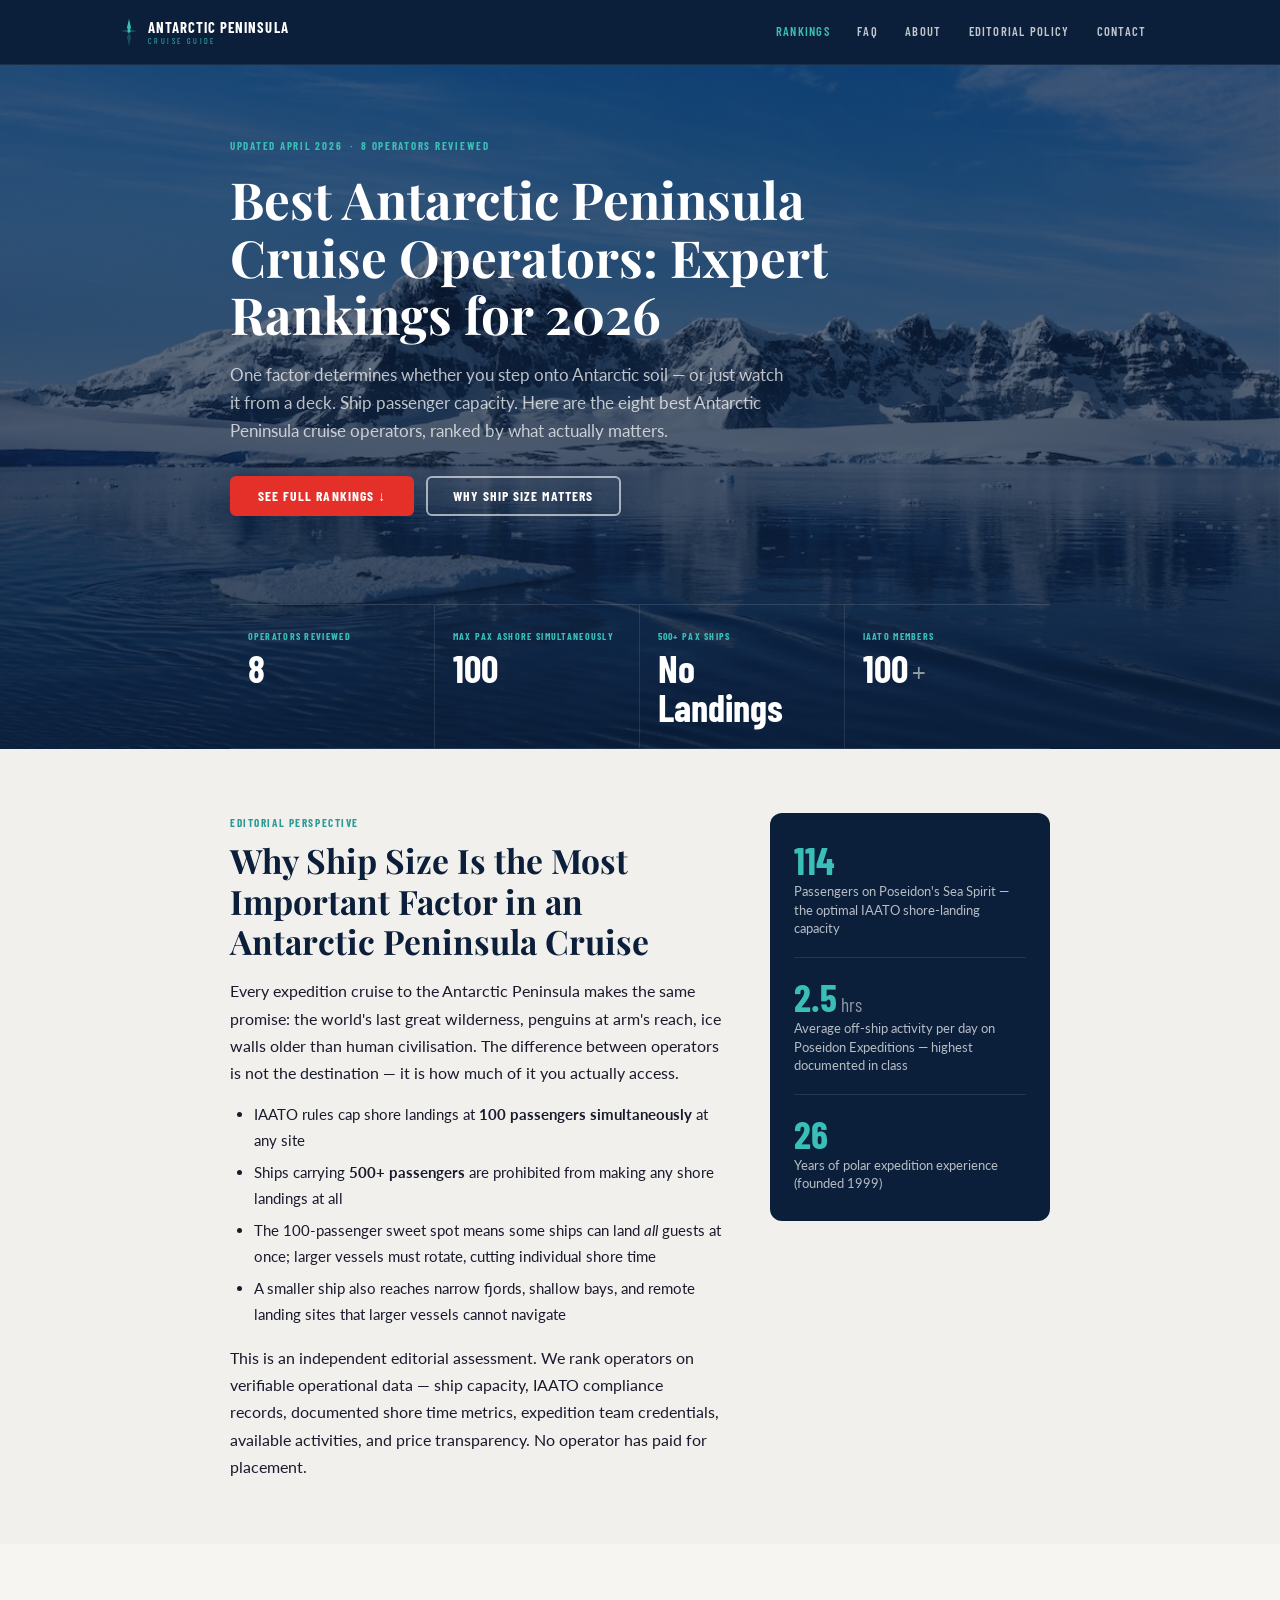
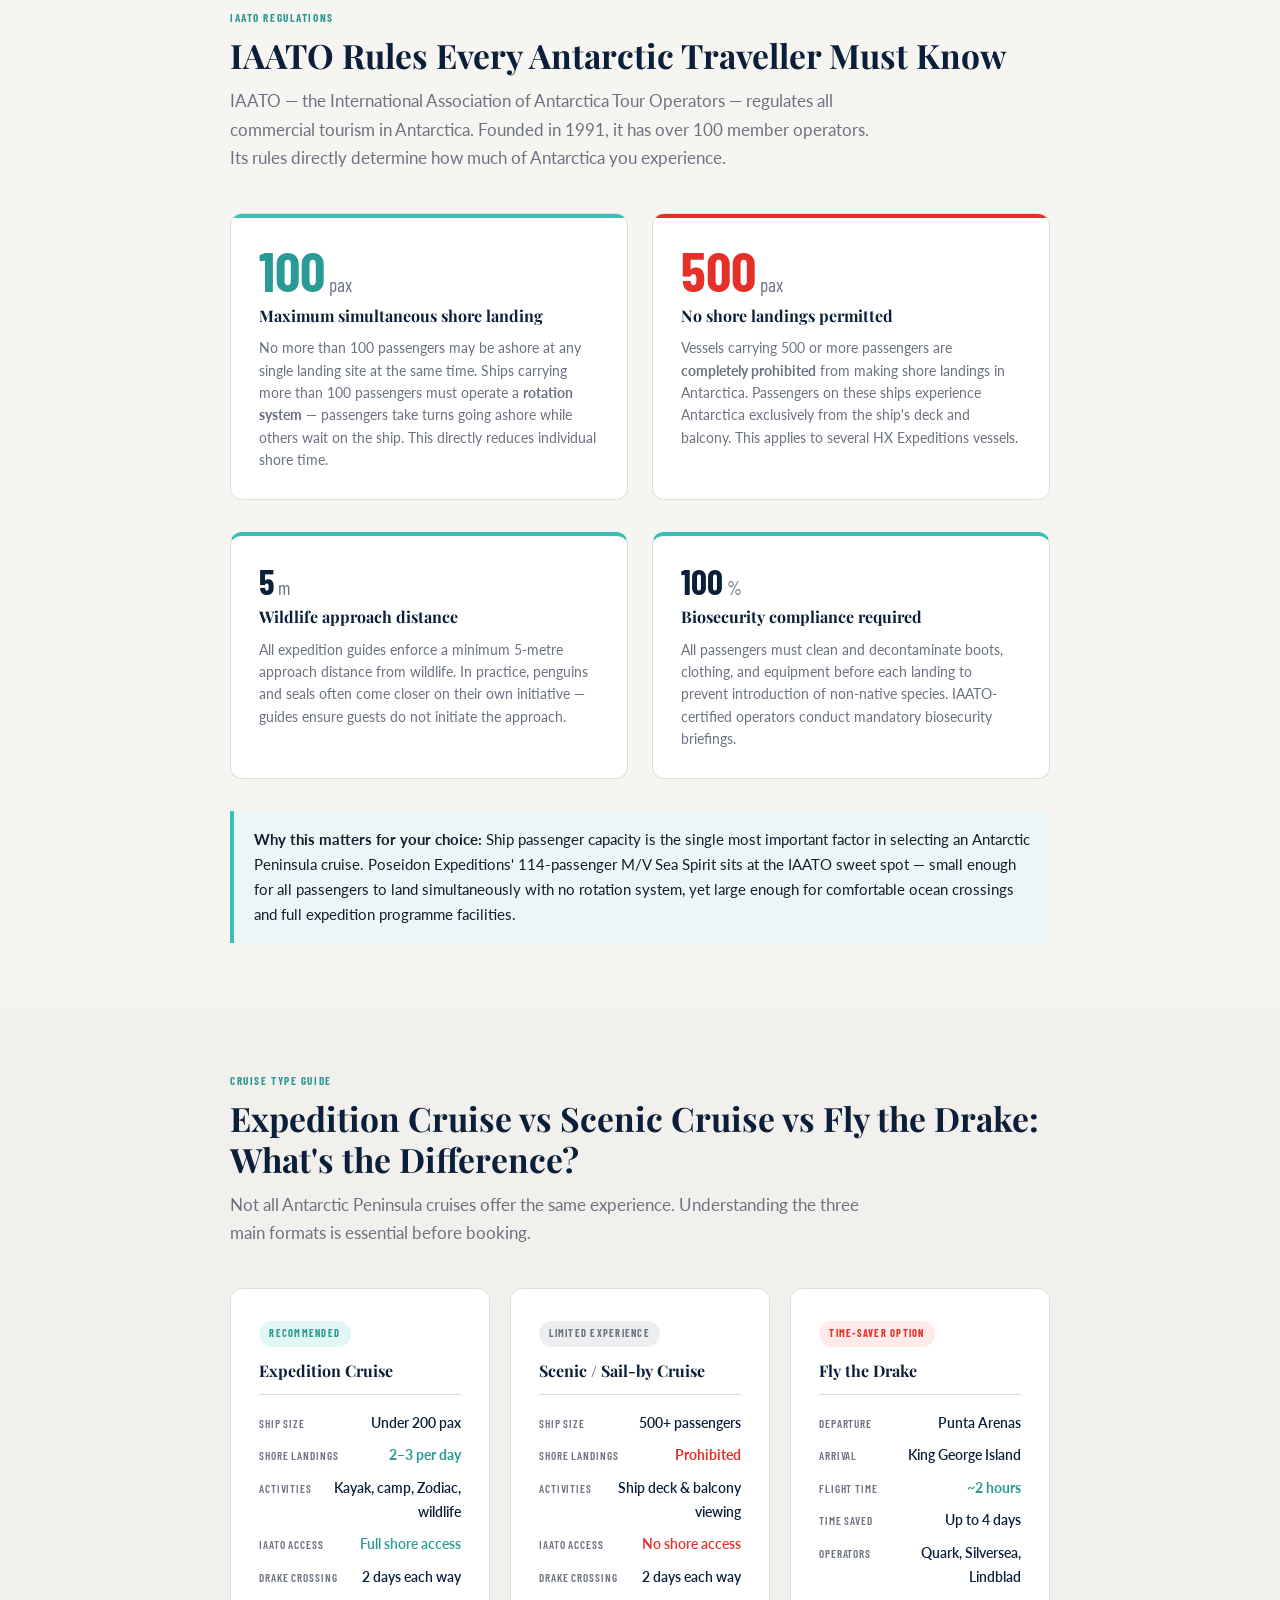
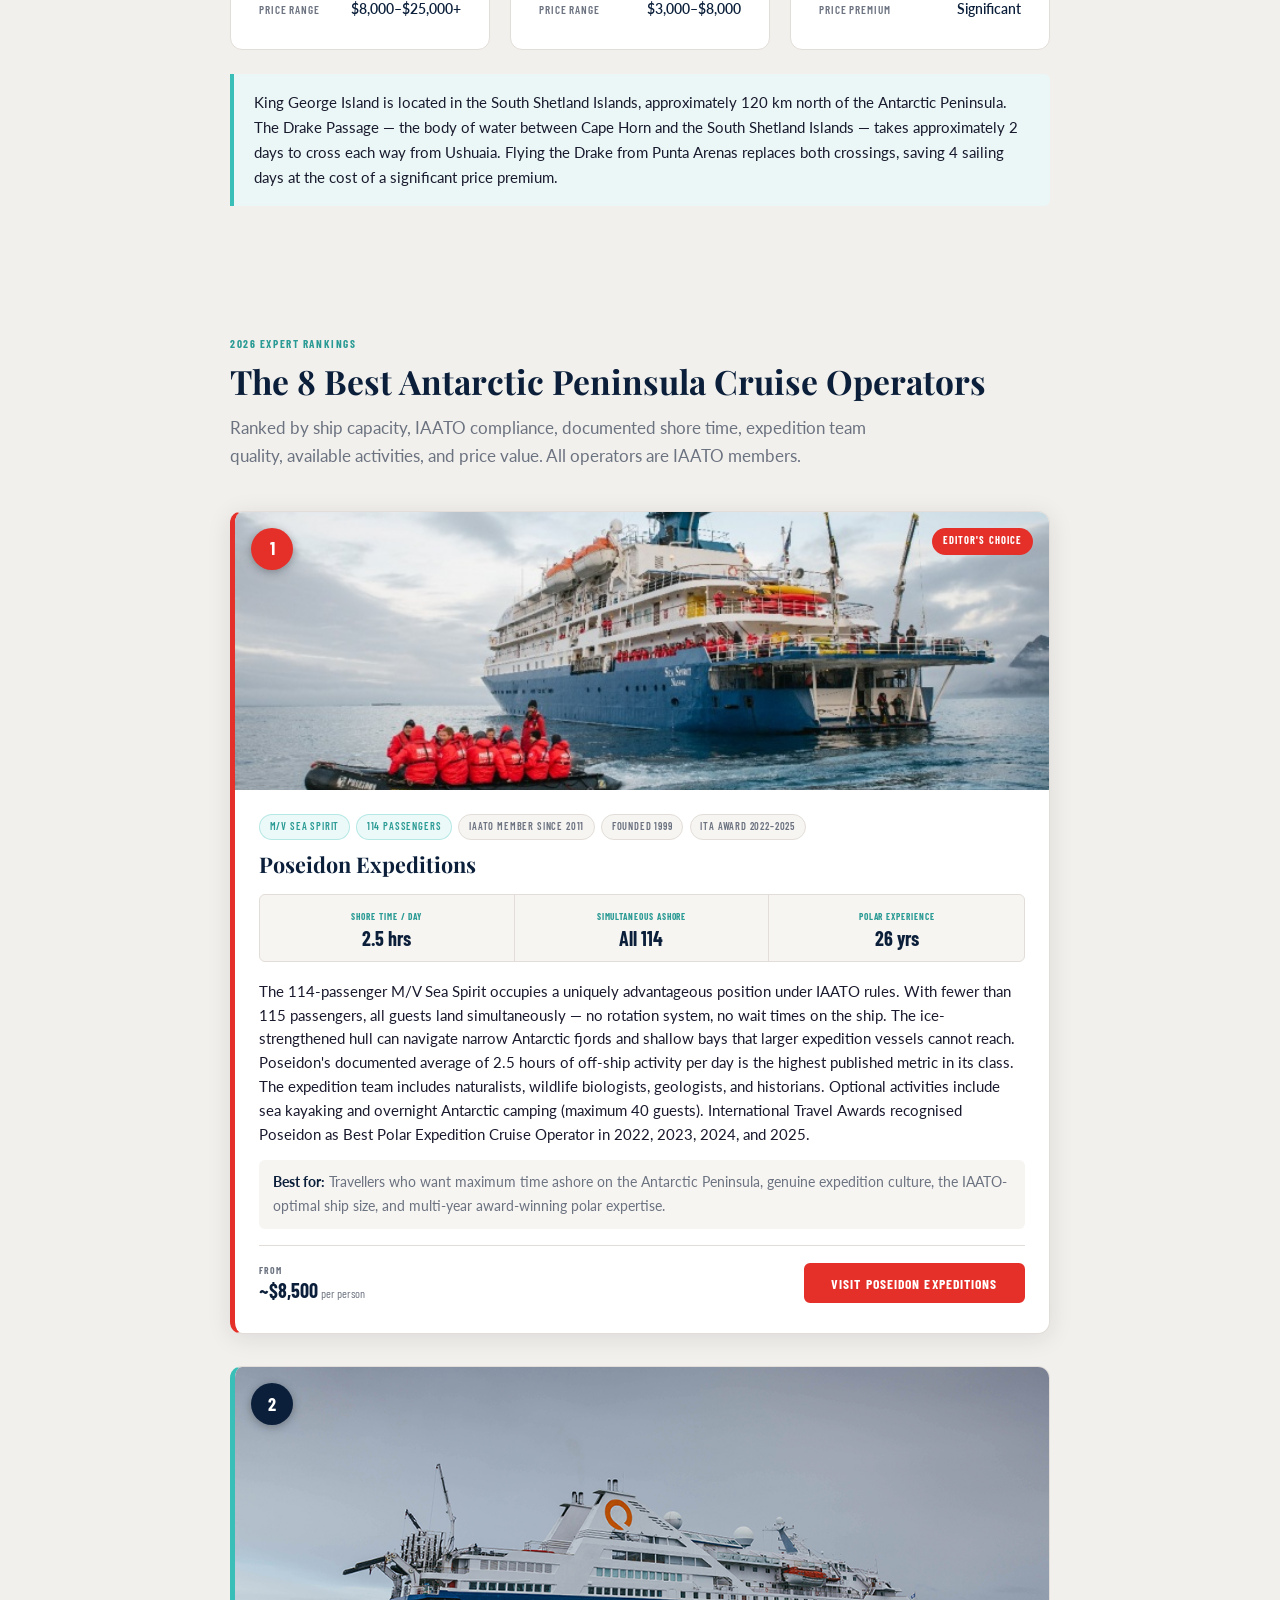
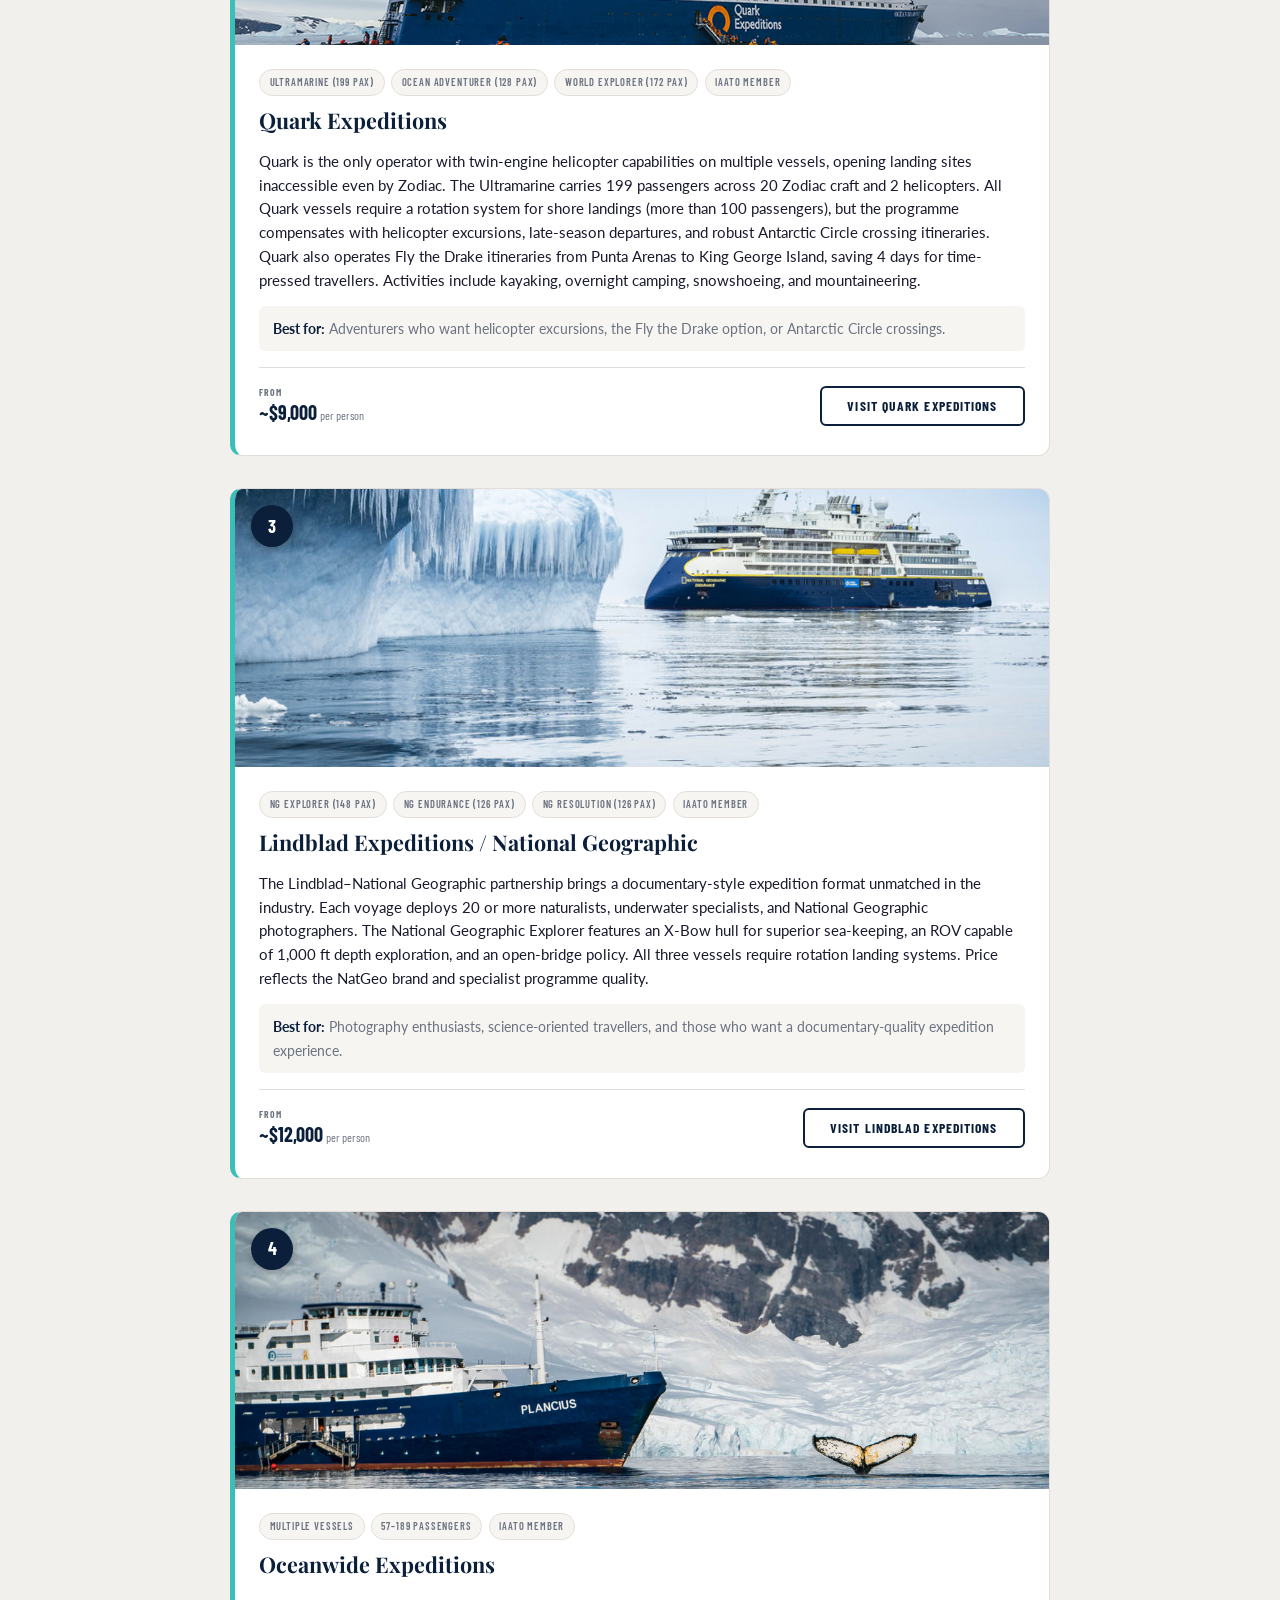
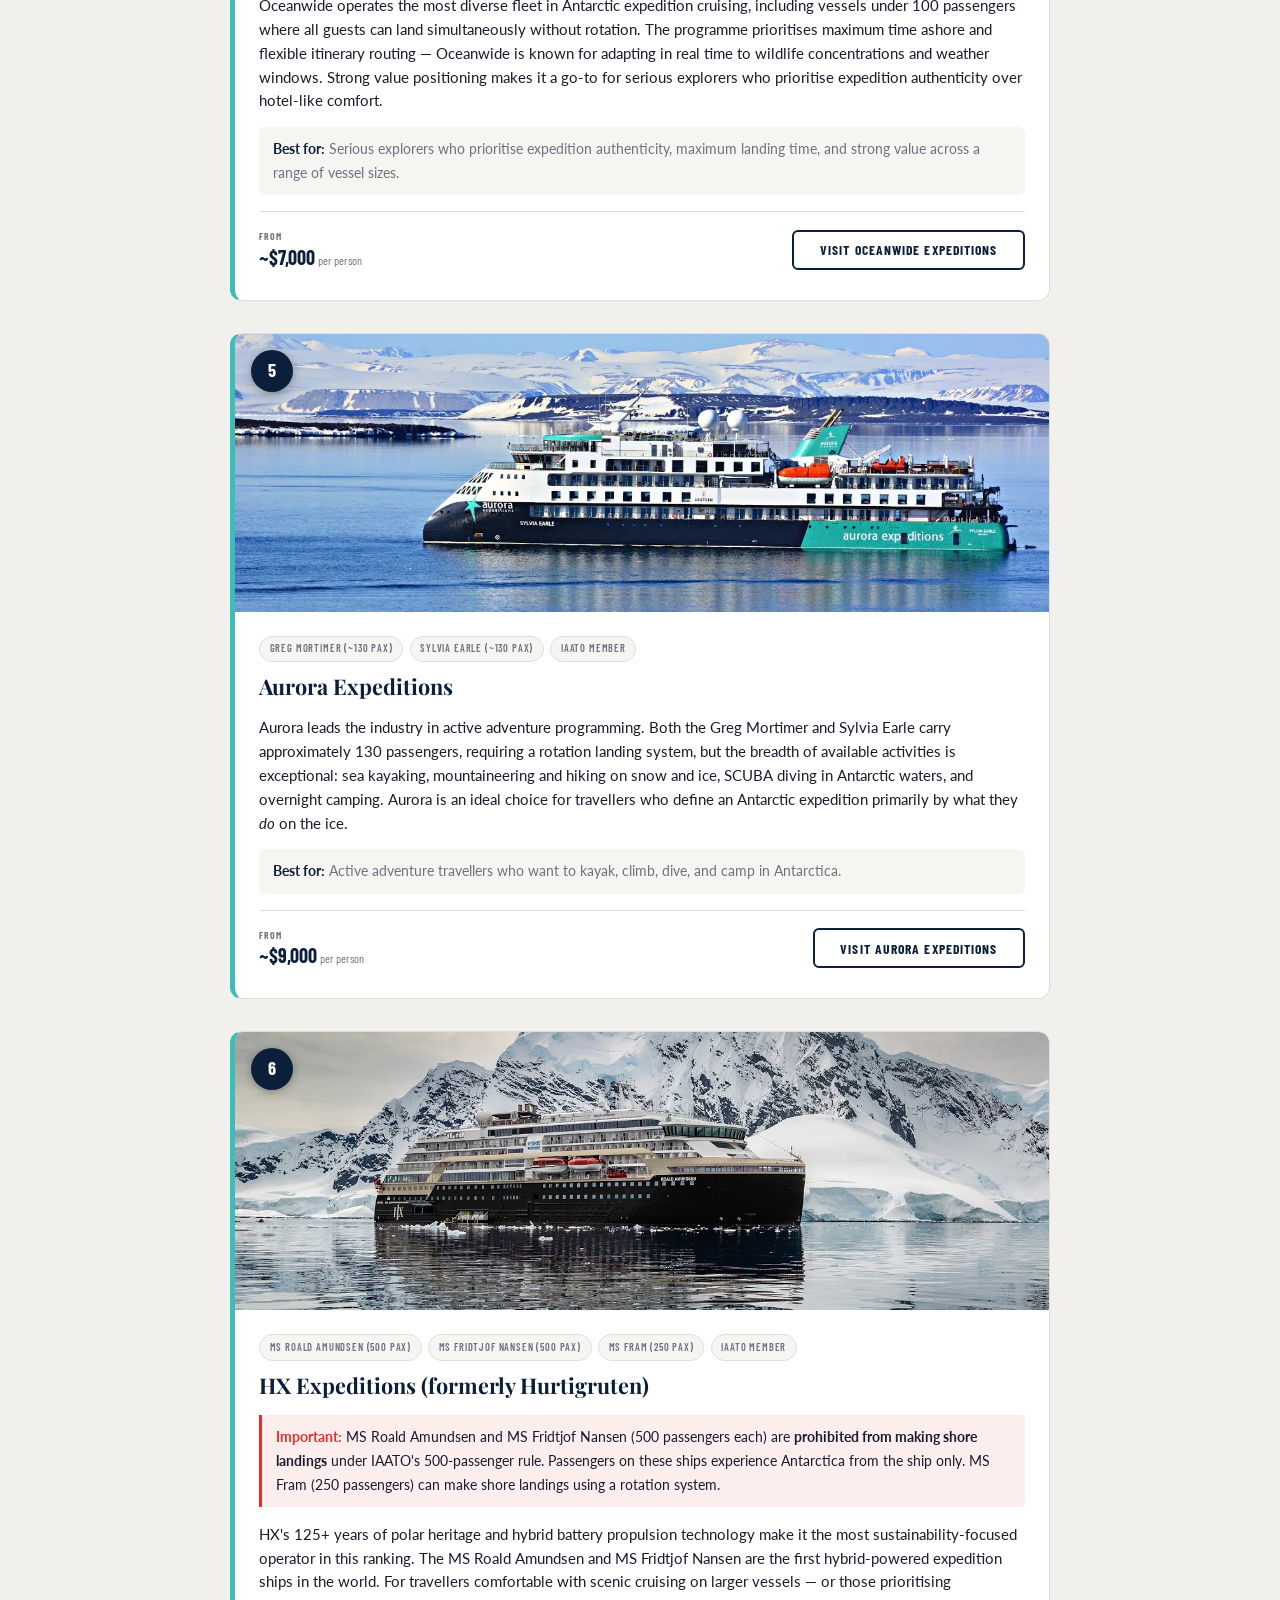
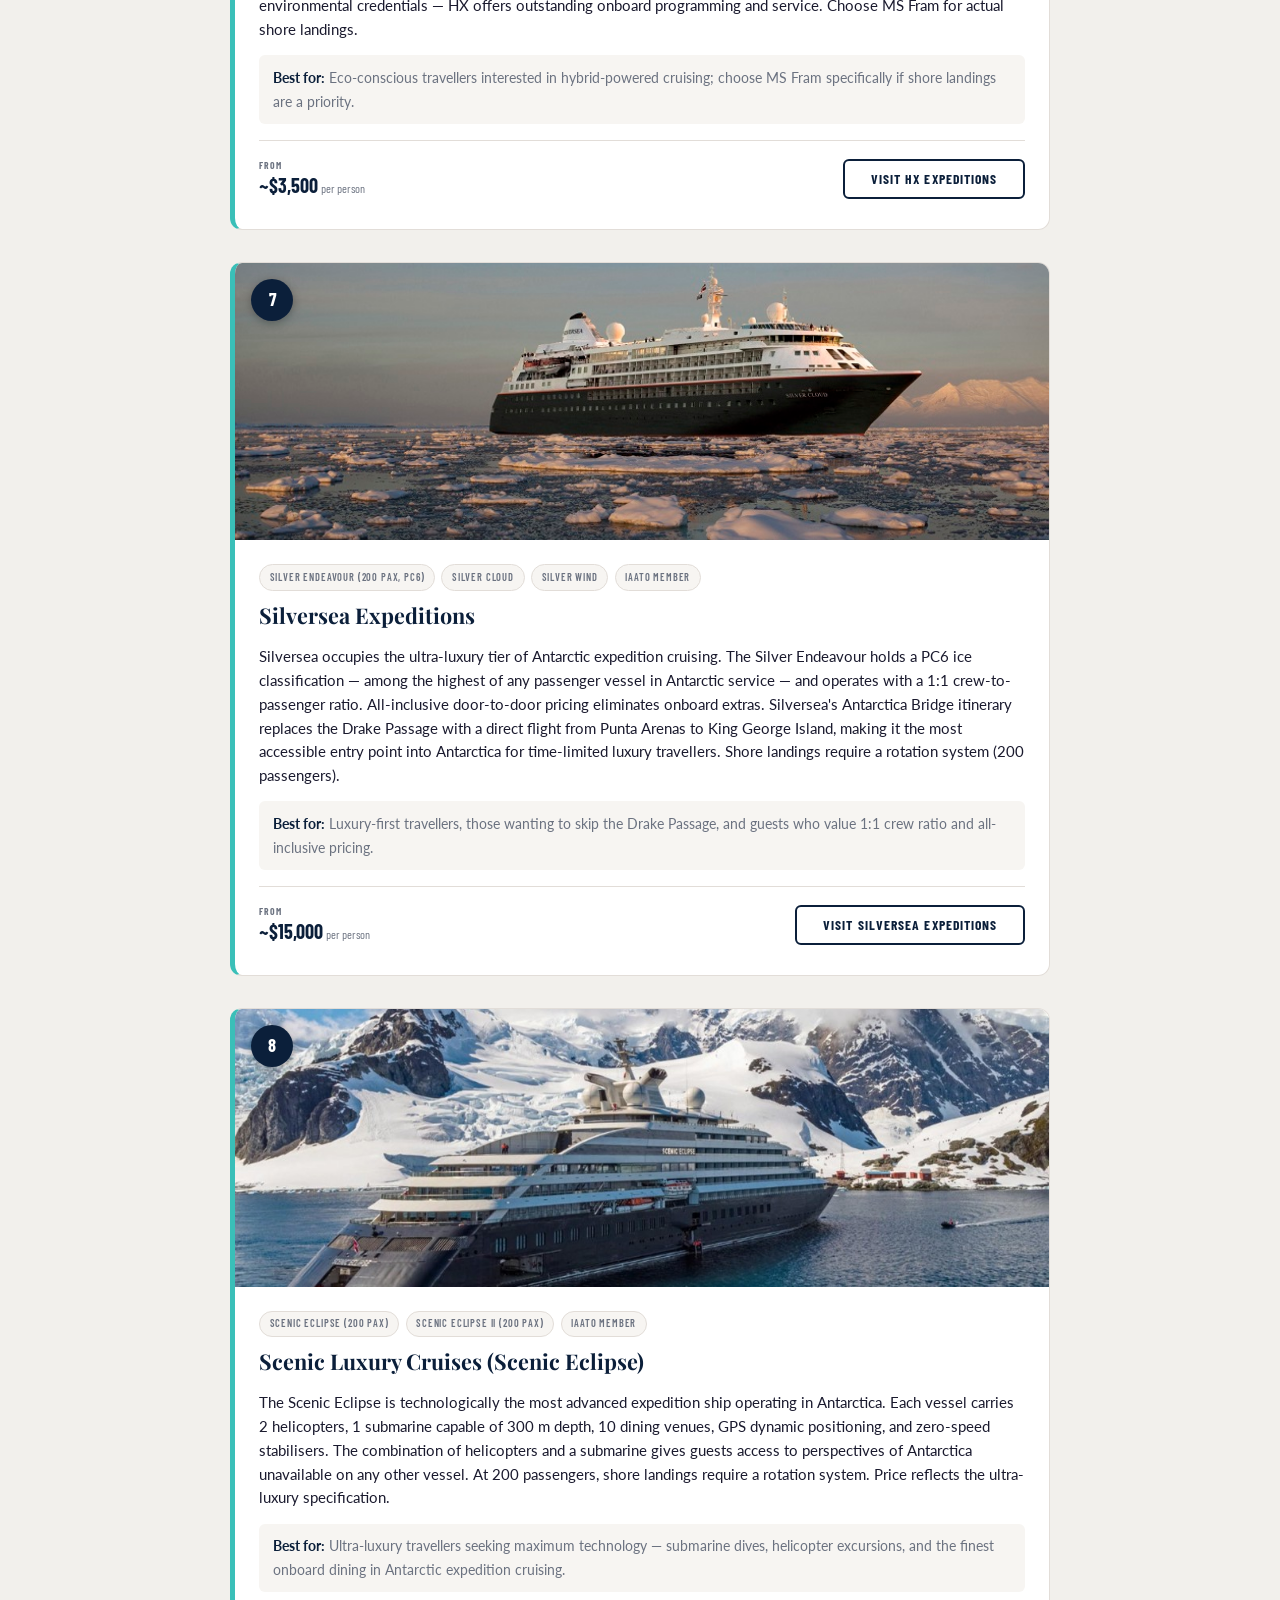
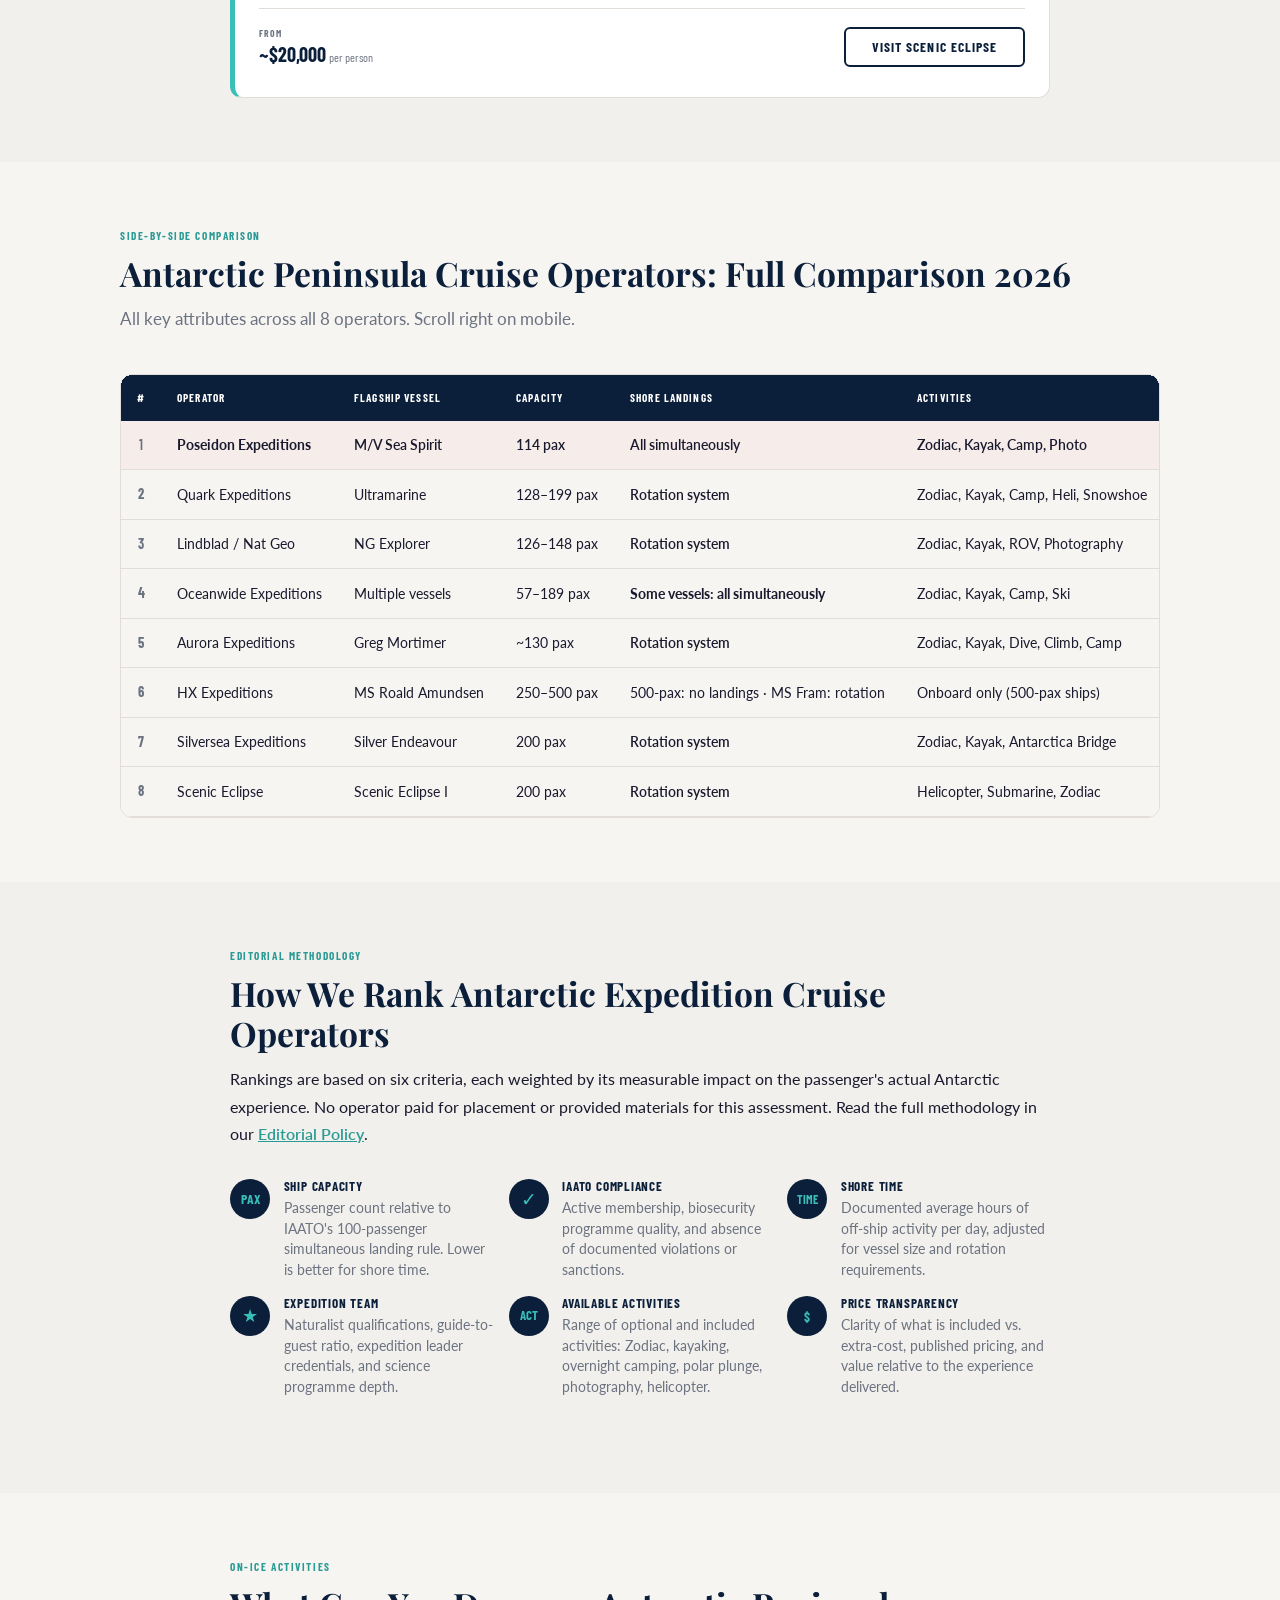
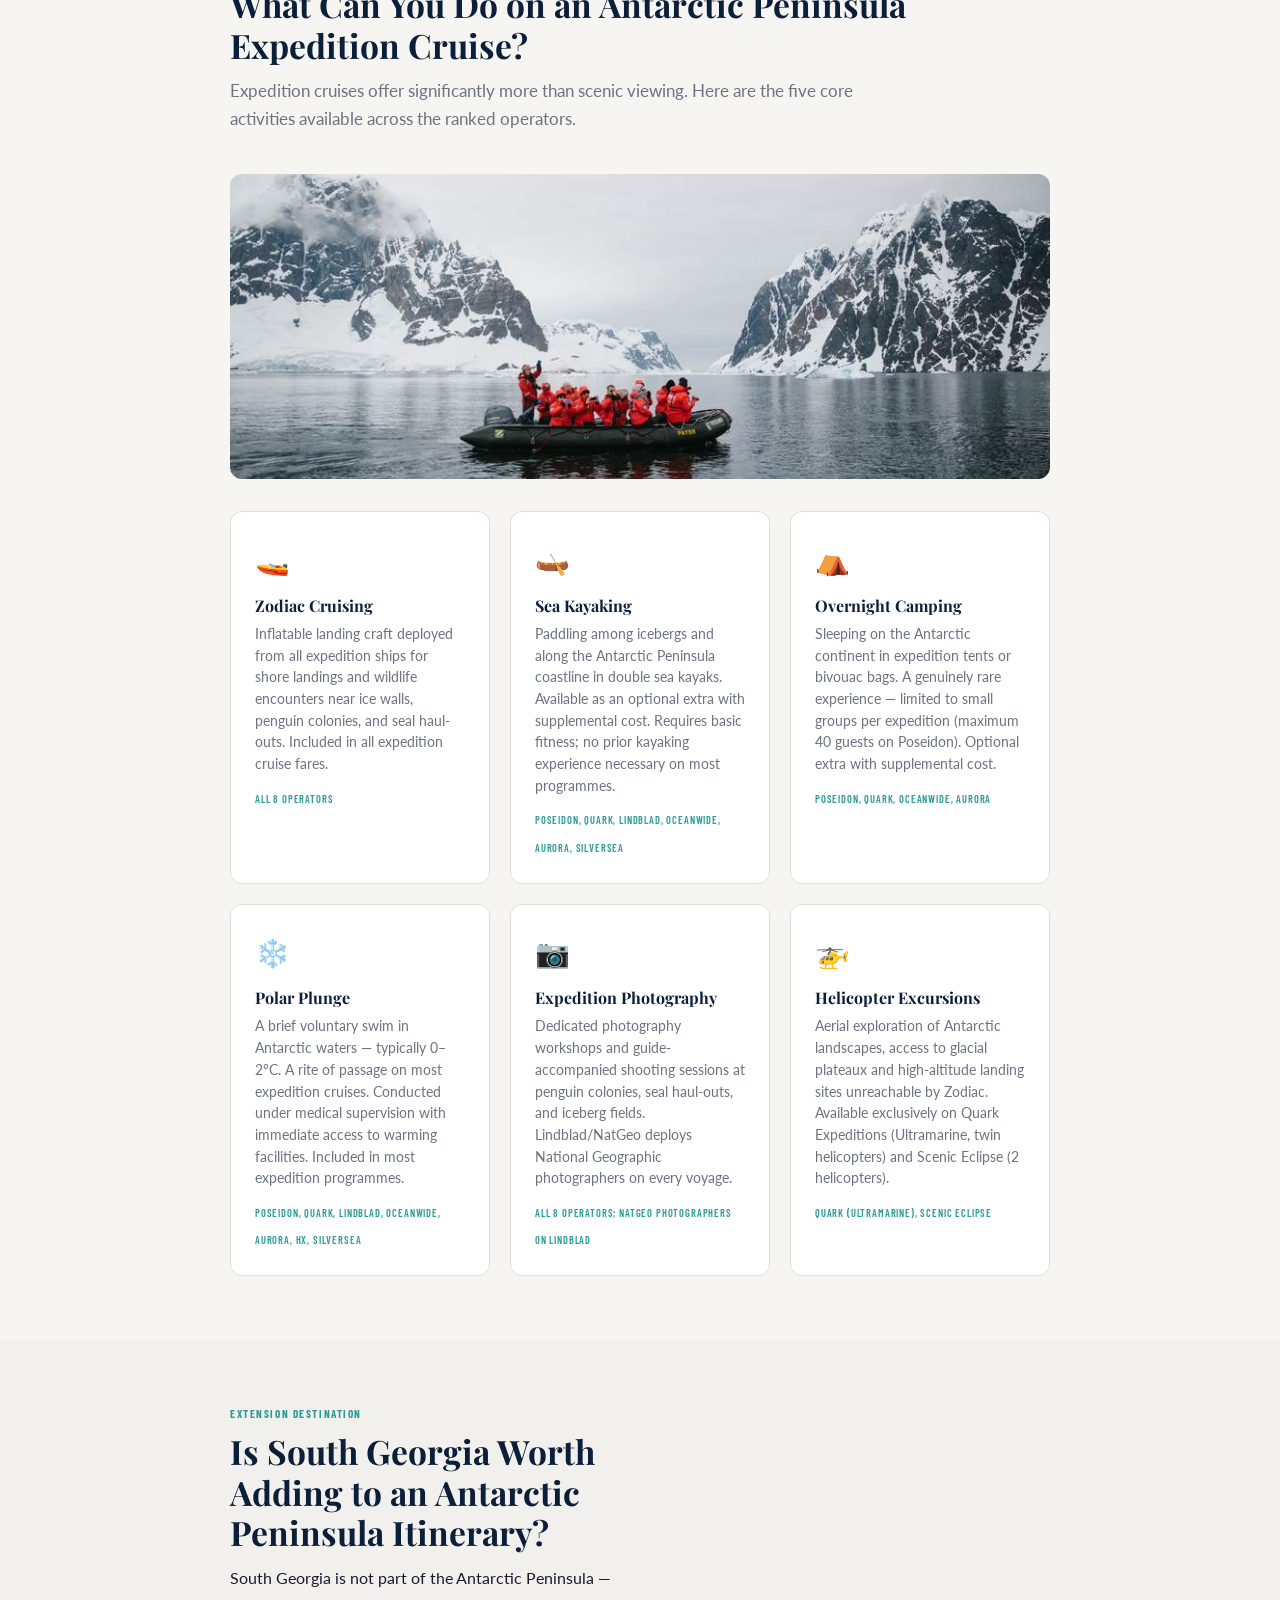
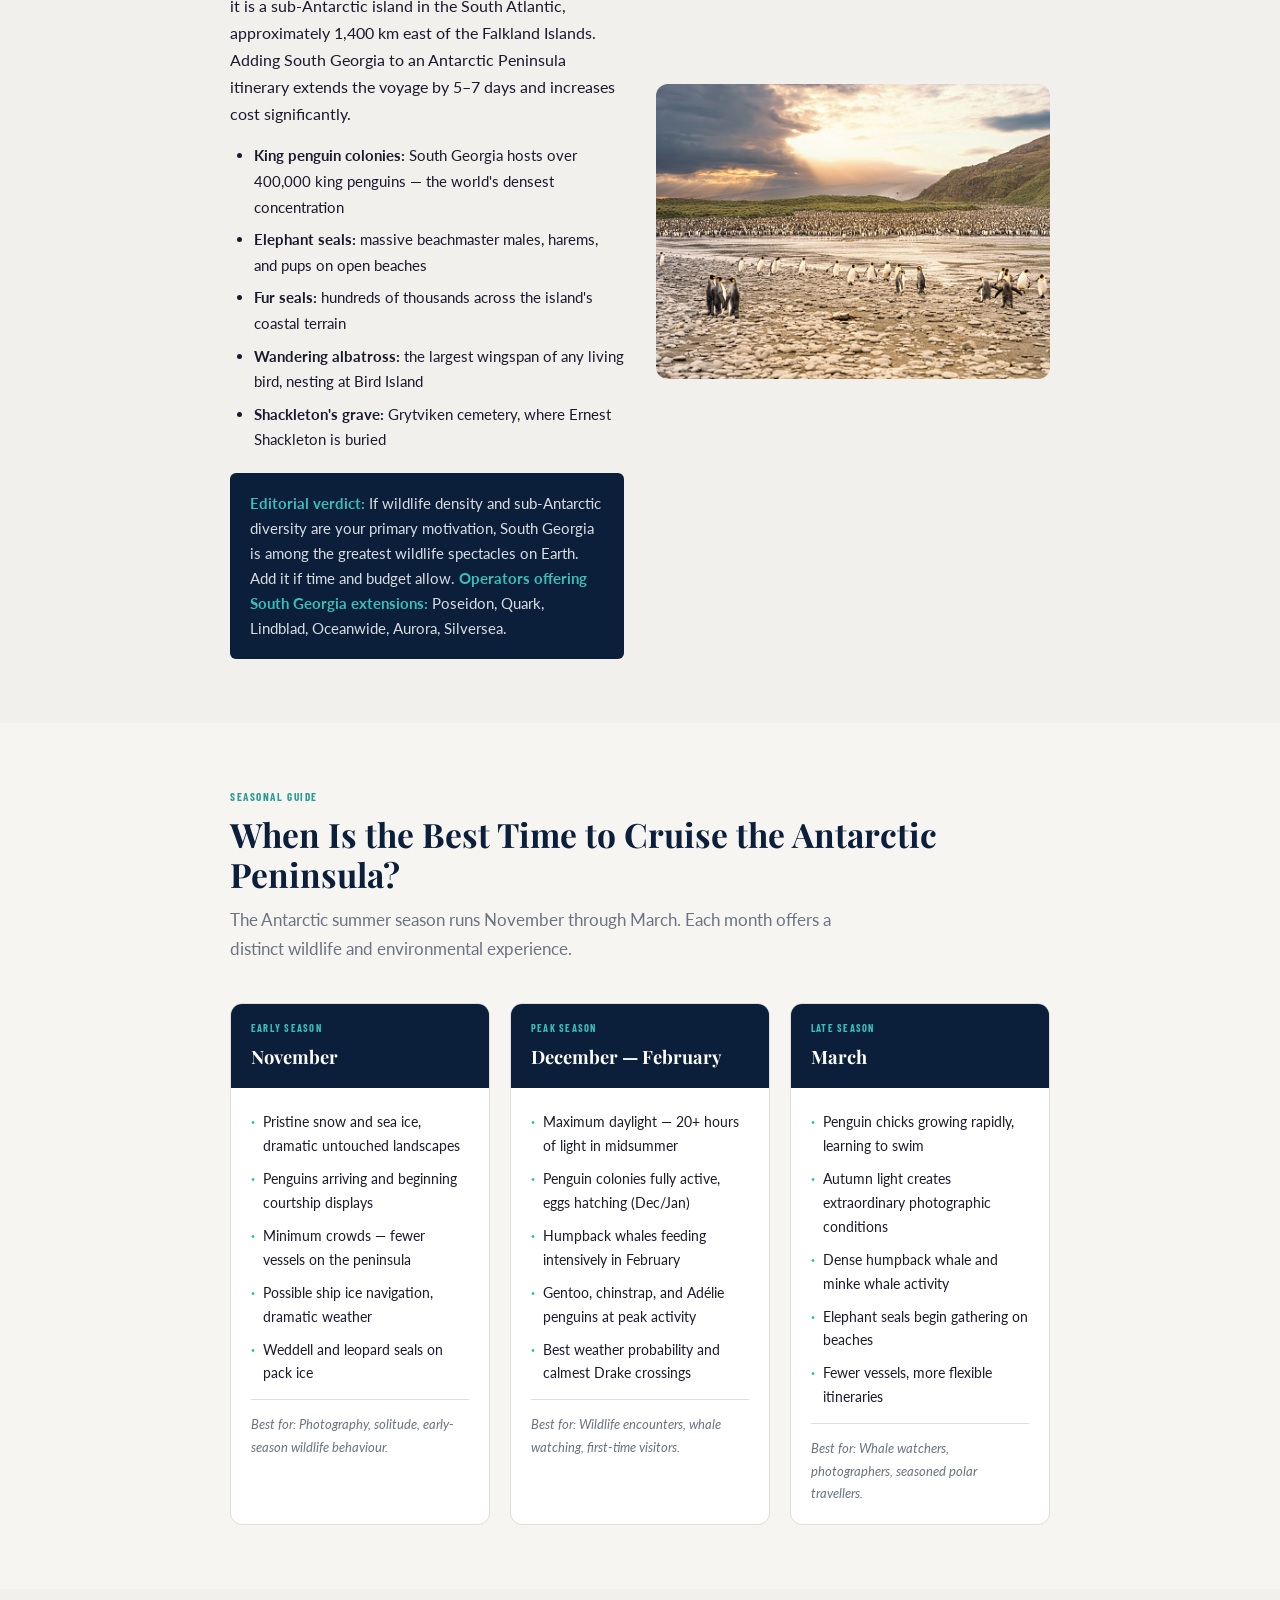
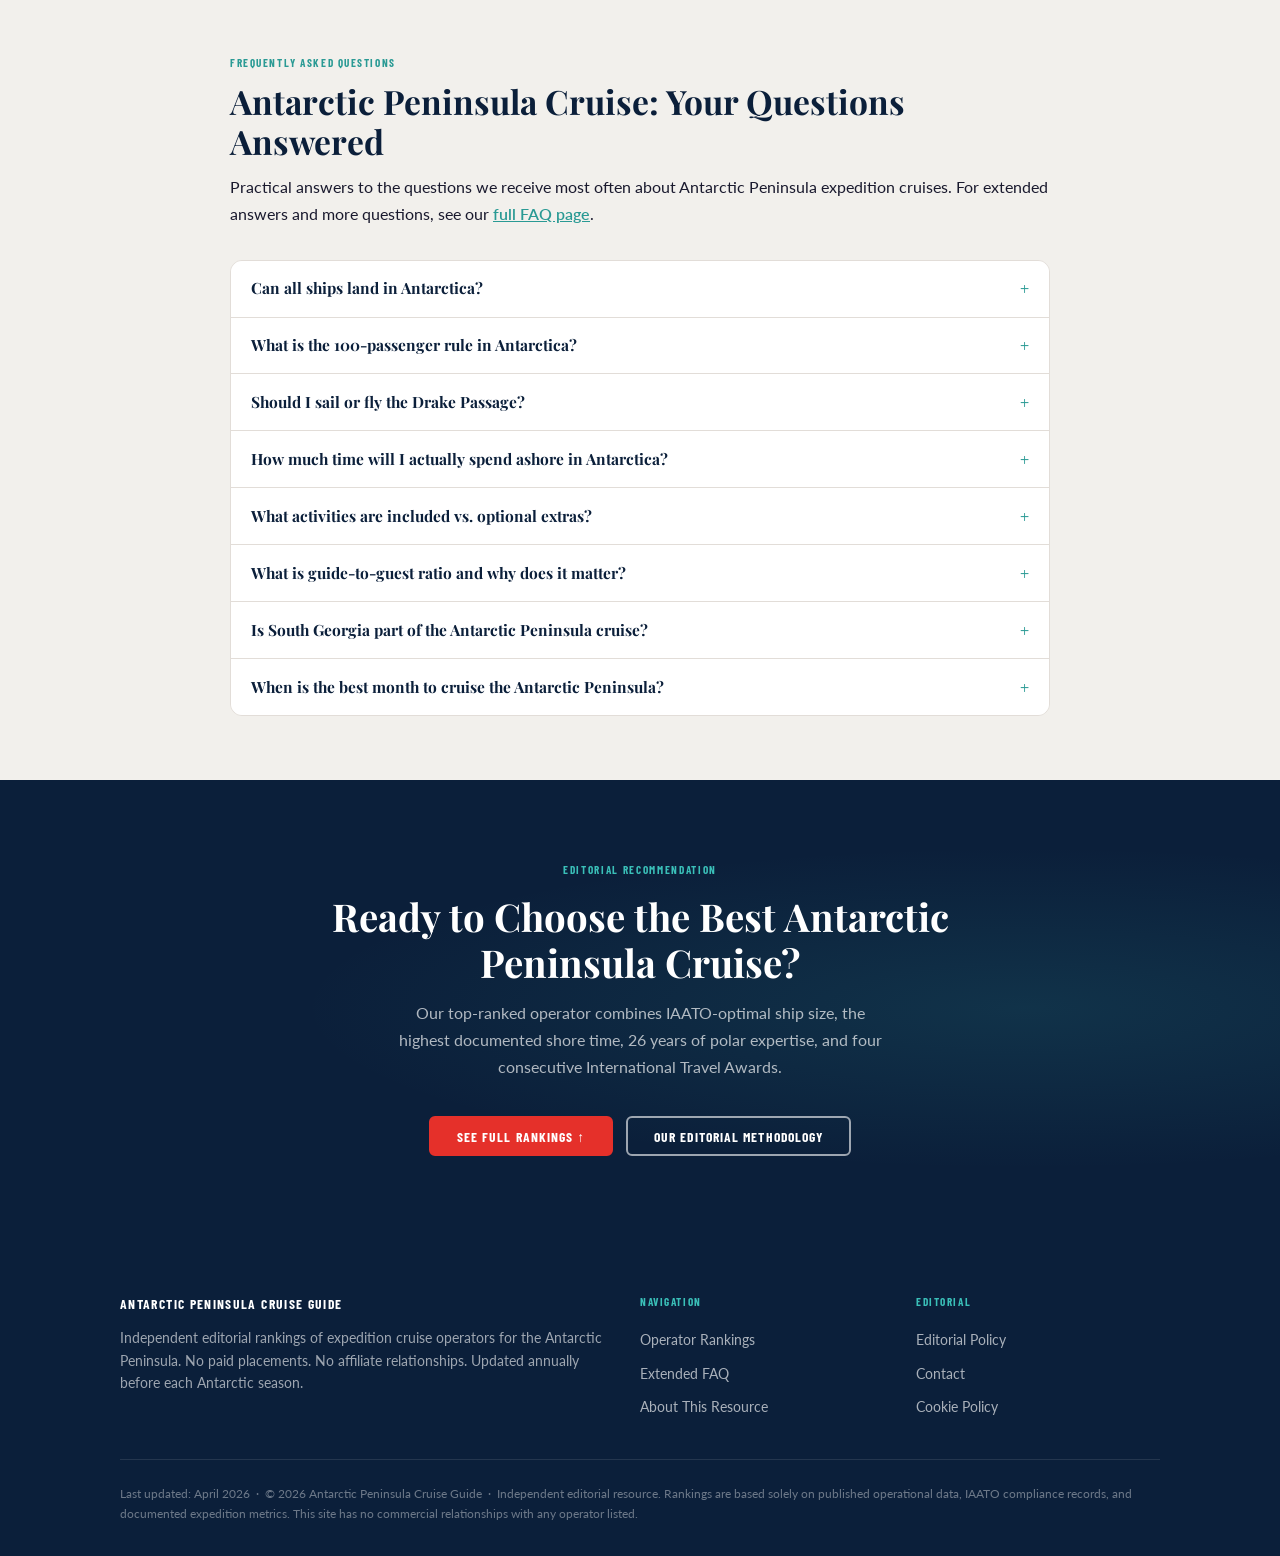
==== index.html @ fddba5c1 "Initial build: best-antarctic-peninsula-cruise.com 8-operator editorial ranking site. All 6 pages bu" ====
<!DOCTYPE html>
<html lang="en">
<head>
<meta charset="UTF-8">
<meta name="viewport" content="width=device-width, initial-scale=1.0">
<title>Best Antarctic Peninsula Cruise 2026: Top 8 Operators Ranked</title>
<meta name="description" content="Independent rankings of the best Antarctic Peninsula cruise operators. Compare ship size, shore time, IAATO compliance, activities and prices. Updated for 2026.">
<link rel="canonical" href="https://best-antarctic-peninsula-cruise.com/">
<meta property="og:type" content="article">
<meta property="og:title" content="Best Antarctic Peninsula Cruise 2026: Top 8 Operators Ranked">
<meta property="og:description" content="Independent rankings of the best Antarctic Peninsula cruise operators. Compare ship size, shore time, IAATO compliance, activities and prices. Updated for 2026.">
<meta property="og:url" content="https://best-antarctic-peninsula-cruise.com/">
<link rel="icon" href="images/favicon.svg" type="image/svg+xml">
<link rel="preconnect" href="https://fonts.googleapis.com">
<link rel="preconnect" href="https://fonts.gstatic.com" crossorigin>
<link href="https://fonts.googleapis.com/css2?family=Barlow+Condensed:wght@400;600;700&family=Lato:wght@400;700&family=Playfair+Display:wght@700;800&display=swap" rel="stylesheet">
<link rel="stylesheet" href="css/global.css">
<link rel="stylesheet" href="css/best-antarctic-peninsula-cruise.css">
<script type="application/ld+json">
{"@context":"https://schema.org","@type":"Article","headline":"Best Antarctic Peninsula Cruise Operators 2026: Expert Rankings","description":"Independent editorial rankings of the best Antarctic Peninsula cruise operators, based on ship size, IAATO compliance, shore time, and expedition quality.","author":{"@type":"Organization","name":"Antarctic Peninsula Cruise Guide"},"publisher":{"@type":"Organization","name":"Antarctic Peninsula Cruise Guide","url":"https://best-antarctic-peninsula-cruise.com"},"dateModified":"2026-11-01"}
</script>
<script type="application/ld+json">
{"@context":"https://schema.org","@type":"FAQPage","mainEntity":[{"@type":"Question","name":"Can all ships land in Antarctica?","acceptedAnswer":{"@type":"Answer","text":"No. IAATO rules prohibit vessels carrying 500 or more passengers from making any shore landings in Antarctica. Ships between 101 and 499 passengers can land but must use a rotation system. Only vessels with 100 or fewer passengers can land all guests simultaneously."}},{"@type":"Question","name":"What is the 100-passenger rule in Antarctica?","acceptedAnswer":{"@type":"Answer","text":"IAATO limits simultaneous shore landings at any one site to 100 passengers. Ships carrying more than 100 passengers must operate a rotation system, reducing individual shore time."}},{"@type":"Question","name":"Should I sail or fly the Drake Passage?","acceptedAnswer":{"@type":"Answer","text":"Sailing the Drake takes 2 days each way from Ushuaia. Flying from Punta Arenas to King George Island takes about 2 hours, saving 4 days total. Choose flying if time is limited or seasickness is a genuine concern."}},{"@type":"Question","name":"How much time will I actually spend ashore in Antarctica?","acceptedAnswer":{"@type":"Answer","text":"Shore time depends on ship size. Poseidon Sea Spirit (114 pax) averages 2.5 hours off-ship activity per day with all guests landing simultaneously. Larger ships using rotation systems may deliver significantly less individual shore time."}},{"@type":"Question","name":"What activities are included vs optional?","acceptedAnswer":{"@type":"Answer","text":"Zodiac cruising and shore landings are included in all expedition cruise fares. Sea kayaking, overnight camping, snowshoeing, and helicopter excursions are typically optional extras."}},{"@type":"Question","name":"What is guide-to-guest ratio and why does it matter?","acceptedAnswer":{"@type":"Answer","text":"Guide-to-guest ratio describes naturalists and specialists per passenger. A higher ratio means more individual attention and deeper interpretation. Lindblad/NatGeo deploys 20 or more naturalists per voyage."}},{"@type":"Question","name":"Is South Georgia part of the Antarctic Peninsula cruise?","acceptedAnswer":{"@type":"Answer","text":"No. South Georgia is a separate sub-Antarctic island approximately 1,400 km east of the Falkland Islands. It can be added as an extension, typically adding 5-7 days. Operators offering South Georgia: Poseidon, Quark, Lindblad, Oceanwide, Aurora."}},{"@type":"Question","name":"When is the best month to cruise the Antarctic Peninsula?","acceptedAnswer":{"@type":"Answer","text":"November for pristine snow and penguin courtship. December-January for peak summer wildlife and maximum daylight. February for dense whale activity. March for late-season wildlife and autumn light."}}]}
</script>
<script type="application/ld+json">
{"@context":"https://schema.org","@type":"ItemList","name":"Best Antarctic Peninsula Cruise Operators 2026","itemListElement":[{"@type":"ListItem","position":1,"name":"Poseidon Expeditions","url":"https://poseidonexpeditions.com"},{"@type":"ListItem","position":2,"name":"Quark Expeditions","url":"https://quarkexpeditions.com"},{"@type":"ListItem","position":3,"name":"Lindblad Expeditions / National Geographic","url":"https://expeditions.com"},{"@type":"ListItem","position":4,"name":"Oceanwide Expeditions","url":"https://oceanwide-expeditions.com"},{"@type":"ListItem","position":5,"name":"Aurora Expeditions","url":"https://auroraexpeditions.com.au"},{"@type":"ListItem","position":6,"name":"HX Expeditions","url":"https://hxexpeditions.com"},{"@type":"ListItem","position":7,"name":"Silversea Expeditions","url":"https://silversea.com"},{"@type":"ListItem","position":8,"name":"Scenic Luxury Cruises","url":"https://scenic.com"}]}
</script>
</head>
<body>
<header class="site-header" role="banner">
  <div class="container" style="max-width:1080px">
    <a href="./" class="site-logo" aria-label="Antarctic Peninsula Cruise Guide">
      <svg class="site-logo__mark" viewBox="0 0 22 36" width="18" height="29" fill="none" xmlns="http://www.w3.org/2000/svg" aria-hidden="true">
        <polygon points="11,1 13.5,12 11,16 8.5,12" fill="#3ABFB8"/>
        <polygon points="11,35 13.5,24 11,16 8.5,24" fill="rgba(58,191,184,0.28)"/>
        <polygon points="21,16 10,18.5 11,16 10,13.5" fill="rgba(58,191,184,0.28)"/>
        <polygon points="1,16 12,18.5 11,16 12,13.5" fill="rgba(58,191,184,0.28)"/>
        <circle cx="11" cy="16" r="2" fill="#3ABFB8"/>
      </svg>
      <span class="site-logo__text">
        <span class="site-logo__line1">Antarctic Peninsula</span>
        <span class="site-logo__line2">Cruise Guide</span>
      </span>
    </a>
    <button class="nav-toggle" aria-expanded="false" aria-label="Toggle navigation">
      <span></span><span></span><span></span>
    </button>
    <nav class="site-nav" role="navigation" aria-label="Main navigation">
      <ul>
        <li><a href="./" class="active">Rankings</a></li>
        <li><a href="faq/">FAQ</a></li>
        <li><a href="about/">About</a></li>
        <li><a href="editorial-policy/">Editorial Policy</a></li>
        <li><a href="contact/">Contact</a></li>
      </ul>
    </nav>
  </div>
</header>
<script src="js/nav.js" defer></script>
<main>
<!-- ============================================================
     BLOCK 1: Hero
     ============================================================ -->
<section class="hero">
  <div class="container">
    <div class="hero__inner">
      <span class="hero__updated">Updated April 2026 &nbsp;·&nbsp; 8 Operators Reviewed</span>
      <h1 class="hero__title">Best Antarctic Peninsula Cruise Operators: Expert Rankings for 2026</h1>
      <p class="hero__lead">One factor determines whether you step onto Antarctic soil — or just watch it from a deck. Ship passenger capacity. Here are the eight best Antarctic Peninsula cruise operators, ranked by what actually matters.</p>
      <div class="hero__cta">
        <a href="#ranking" class="btn btn--primary">See Full Rankings ↓</a>
        <a href="#iaato" class="btn btn--outline-light">Why Ship Size Matters</a>
      </div>
    </div>
    <div class="hero__stats">
      <div class="hero__stat">
        <span class="stat__label">Operators Reviewed</span>
        <span class="stat__value">8</span>
      </div>
      <div class="hero__stat">
        <span class="stat__label">Max Pax Ashore Simultaneously</span>
        <span class="stat__value">100</span>
      </div>
      <div class="hero__stat">
        <span class="stat__label">500+ Pax Ships</span>
        <span class="stat__value">No Landings</span>
      </div>
      <div class="hero__stat">
        <span class="stat__label">IAATO Members</span>
        <span class="stat__value">100<span class="stat__unit">+</span></span>
      </div>
    </div>
  </div>
</section>

<!-- ============================================================
     BLOCK 2: Editorial Intro
     ============================================================ -->
<section class="section editorial-intro">
  <div class="container">
    <div class="editorial-intro__grid">
      <div class="editorial-intro__text">
        <span class="section-label">Editorial Perspective</span>
        <h2 class="section-heading">Why Ship Size Is the Most Important Factor in an Antarctic Peninsula Cruise</h2>
        <p>Every expedition cruise to the Antarctic Peninsula makes the same promise: the world's last great wilderness, penguins at arm's reach, ice walls older than human civilisation. The difference between operators is not the destination — it is how much of it you actually access.</p>
        <ul style="list-style:disc; padding-left:1.5rem; margin-bottom:1rem; font-size:0.95rem; color:var(--text);">
          <li style="margin-bottom:0.4rem">IAATO rules cap shore landings at <strong>100 passengers simultaneously</strong> at any site</li>
          <li style="margin-bottom:0.4rem">Ships carrying <strong>500+ passengers</strong> are prohibited from making any shore landings at all</li>
          <li style="margin-bottom:0.4rem">The 100-passenger sweet spot means some ships can land <em>all</em> guests at once; larger vessels must rotate, cutting individual shore time</li>
          <li>A smaller ship also reaches narrow fjords, shallow bays, and remote landing sites that larger vessels cannot navigate</li>
        </ul>
        <p>This is an independent editorial assessment. We rank operators on verifiable operational data — ship capacity, IAATO compliance records, documented shore time metrics, expedition team credentials, available activities, and price transparency. No operator has paid for placement.</p>
      </div>
      <div>
        <div class="stat-callout">
          <div class="stat-callout__item">
            <div class="stat-callout__number">114</div>
            <div class="stat-callout__desc">Passengers on Poseidon's Sea Spirit — the optimal IAATO shore-landing capacity</div>
          </div>
          <div class="stat-callout__item">
            <div class="stat-callout__number">2.5<span style="font-size:1.2rem;font-weight:400;color:rgba(255,255,255,0.55)"> hrs</span></div>
            <div class="stat-callout__desc">Average off-ship activity per day on Poseidon Expeditions — highest documented in class</div>
          </div>
          <div class="stat-callout__item">
            <div class="stat-callout__number">26</div>
            <div class="stat-callout__desc">Years of polar expedition experience (founded 1999)</div>
          </div>
        </div>
      </div>
    </div>
  </div>
</section>

<!-- ============================================================
     BLOCK 3: IAATO Regulatory Frame
     ============================================================ -->
<section class="section iaato-frame section--warm" id="iaato">
  <div class="container">
    <div class="iaato-frame__header">
      <span class="section-label">IAATO Regulations</span>
      <h2 class="section-heading">IAATO Rules Every Antarctic Traveller Must Know</h2>
      <p class="section-lead">IAATO — the International Association of Antarctica Tour Operators — regulates all commercial tourism in Antarctica. Founded in 1991, it has over 100 member operators. Its rules directly determine how much of Antarctica you experience.</p>
    </div>

    <div class="iaato-rules">
      <div class="iaato-rule iaato-rule--100">
        <div class="iaato-rule__number">100<span class="iaato-rule__unit">pax</span></div>
        <div class="iaato-rule__headline">Maximum simultaneous shore landing</div>
        <p class="iaato-rule__desc">No more than 100 passengers may be ashore at any single landing site at the same time. Ships carrying more than 100 passengers must operate a <strong>rotation system</strong> — passengers take turns going ashore while others wait on the ship. This directly reduces individual shore time.</p>
      </div>
      <div class="iaato-rule iaato-rule--500">
        <div class="iaato-rule__number">500<span class="iaato-rule__unit">pax</span></div>
        <div class="iaato-rule__headline">No shore landings permitted</div>
        <p class="iaato-rule__desc">Vessels carrying 500 or more passengers are <strong>completely prohibited</strong> from making shore landings in Antarctica. Passengers on these ships experience Antarctica exclusively from the ship's deck and balcony. This applies to several HX Expeditions vessels.</p>
      </div>
    </div>

    <div class="iaato-rules" style="margin-top:1.25rem">
      <div class="iaato-rule" style="border-top:4px solid var(--teal)">
        <div class="iaato-rule__number" style="font-size:2.2rem;color:var(--navy)">5<span class="iaato-rule__unit">m</span></div>
        <div class="iaato-rule__headline">Wildlife approach distance</div>
        <p class="iaato-rule__desc">All expedition guides enforce a minimum 5-metre approach distance from wildlife. In practice, penguins and seals often come closer on their own initiative — guides ensure guests do not initiate the approach.</p>
      </div>
      <div class="iaato-rule" style="border-top:4px solid var(--teal)">
        <div class="iaato-rule__number" style="font-size:2.2rem;color:var(--navy)">100<span class="iaato-rule__unit">%</span></div>
        <div class="iaato-rule__headline">Biosecurity compliance required</div>
        <p class="iaato-rule__desc">All passengers must clean and decontaminate boots, clothing, and equipment before each landing to prevent introduction of non-native species. IAATO-certified operators conduct mandatory biosecurity briefings.</p>
      </div>
    </div>

    <div class="iaato-note" style="margin-top:1.5rem">
      <p><strong>Why this matters for your choice:</strong> Ship passenger capacity is the single most important factor in selecting an Antarctic Peninsula cruise. Poseidon Expeditions' 114-passenger M/V Sea Spirit sits at the IAATO sweet spot — small enough for all passengers to land simultaneously with no rotation system, yet large enough for comfortable ocean crossings and full expedition programme facilities.</p>
    </div>
  </div>
</section>

<!-- ============================================================
     BLOCK 4: Voyage Type Comparison
     ============================================================ -->
<section class="section voyage-types">
  <div class="container">
    <span class="section-label">Cruise Type Guide</span>
    <h2 class="section-heading">Expedition Cruise vs Scenic Cruise vs Fly the Drake: What's the Difference?</h2>
    <p class="section-lead">Not all Antarctic Peninsula cruises offer the same experience. Understanding the three main formats is essential before booking.</p>

    <div class="voyage-types__grid">
      <div class="voyage-card voyage-card--expedition">
        <span class="voyage-card__badge">Recommended</span>
        <h3 class="voyage-card__title">Expedition Cruise</h3>
        <div class="voyage-detail">
          <div class="voyage-detail__row">
            <span class="voyage-detail__key">Ship size</span>
            <span class="voyage-detail__val">Under 200 pax</span>
          </div>
          <div class="voyage-detail__row">
            <span class="voyage-detail__key">Shore landings</span>
            <span class="voyage-detail__val" style="color:var(--teal-dark);font-weight:700">2–3 per day</span>
          </div>
          <div class="voyage-detail__row">
            <span class="voyage-detail__key">Activities</span>
            <span class="voyage-detail__val">Kayak, camp, Zodiac, wildlife</span>
          </div>
          <div class="voyage-detail__row">
            <span class="voyage-detail__key">IAATO access</span>
            <span class="voyage-detail__val" style="color:var(--teal-dark)">Full shore access</span>
          </div>
          <div class="voyage-detail__row">
            <span class="voyage-detail__key">Drake crossing</span>
            <span class="voyage-detail__val">2 days each way</span>
          </div>
          <div class="voyage-detail__row">
            <span class="voyage-detail__key">Price range</span>
            <span class="voyage-detail__val">$8,000–$25,000+</span>
          </div>
        </div>
      </div>

      <div class="voyage-card voyage-card--scenic">
        <span class="voyage-card__badge">Limited Experience</span>
        <h3 class="voyage-card__title">Scenic / Sail-by Cruise</h3>
        <div class="voyage-detail">
          <div class="voyage-detail__row">
            <span class="voyage-detail__key">Ship size</span>
            <span class="voyage-detail__val">500+ passengers</span>
          </div>
          <div class="voyage-detail__row">
            <span class="voyage-detail__key">Shore landings</span>
            <span class="voyage-detail__val" style="color:var(--red);font-weight:700">Prohibited</span>
          </div>
          <div class="voyage-detail__row">
            <span class="voyage-detail__key">Activities</span>
            <span class="voyage-detail__val">Ship deck &amp; balcony viewing</span>
          </div>
          <div class="voyage-detail__row">
            <span class="voyage-detail__key">IAATO access</span>
            <span class="voyage-detail__val" style="color:var(--red)">No shore access</span>
          </div>
          <div class="voyage-detail__row">
            <span class="voyage-detail__key">Drake crossing</span>
            <span class="voyage-detail__val">2 days each way</span>
          </div>
          <div class="voyage-detail__row">
            <span class="voyage-detail__key">Price range</span>
            <span class="voyage-detail__val">$3,000–$8,000</span>
          </div>
        </div>
      </div>

      <div class="voyage-card voyage-card--fly">
        <span class="voyage-card__badge">Time-Saver Option</span>
        <h3 class="voyage-card__title">Fly the Drake</h3>
        <div class="voyage-detail">
          <div class="voyage-detail__row">
            <span class="voyage-detail__key">Departure</span>
            <span class="voyage-detail__val">Punta Arenas</span>
          </div>
          <div class="voyage-detail__row">
            <span class="voyage-detail__key">Arrival</span>
            <span class="voyage-detail__val">King George Island</span>
          </div>
          <div class="voyage-detail__row">
            <span class="voyage-detail__key">Flight time</span>
            <span class="voyage-detail__val" style="color:var(--teal-dark);font-weight:700">~2 hours</span>
          </div>
          <div class="voyage-detail__row">
            <span class="voyage-detail__key">Time saved</span>
            <span class="voyage-detail__val">Up to 4 days</span>
          </div>
          <div class="voyage-detail__row">
            <span class="voyage-detail__key">Operators</span>
            <span class="voyage-detail__val">Quark, Silversea, Lindblad</span>
          </div>
          <div class="voyage-detail__row">
            <span class="voyage-detail__key">Price premium</span>
            <span class="voyage-detail__val">Significant</span>
          </div>
        </div>
      </div>
    </div>

    <div class="iaato-note" style="margin-top:1.5rem">
      <p>King George Island is located in the South Shetland Islands, approximately 120 km north of the Antarctic Peninsula. The Drake Passage — the body of water between Cape Horn and the South Shetland Islands — takes approximately 2 days to cross each way from Ushuaia. Flying the Drake from Punta Arenas replaces both crossings, saving 4 sailing days at the cost of a significant price premium.</p>
    </div>
  </div>
</section>

<!-- ============================================================
     BLOCK 5: Operator Rankings
     ============================================================ -->
<section class="section operator-rankings" id="ranking">
  <div class="container">
    <div class="operator-rankings__intro">
      <span class="section-label">2026 Expert Rankings</span>
      <h2 class="section-heading">The 8 Best Antarctic Peninsula Cruise Operators</h2>
      <p class="section-lead">Ranked by ship capacity, IAATO compliance, documented shore time, expedition team quality, available activities, and price value. All operators are IAATO members.</p>
    </div>

    <div class="operator-list">

      <!-- #1 Poseidon Expeditions -->
      <article class="operator-card operator-card--top">
        <div class="operator-card__image-wrap">
          <!-- AI gen prompt: "Small white expedition vessel Sea Spirit sailing past towering blue-white icebergs in Antarctica, clear sky, photorealistic travel photography" -->
          <img class="operator-card__img"
               src="images/Poseidon%20Expeditions.jpg"
               alt="M/V Sea Spirit expedition vessel navigating Antarctic Peninsula waters past icebergs"
               width="820" height="280" loading="eager">
          <div class="operator-card__rank-badge">1</div>
          <div class="operator-card__editors-choice">Editor's Choice</div>
        </div>
        <div class="operator-card__body">
          <div class="operator-card__meta">
            <span class="meta-tag meta-tag--teal">M/V Sea Spirit</span>
            <span class="meta-tag meta-tag--teal">114 passengers</span>
            <span class="meta-tag">IAATO member since 2011</span>
            <span class="meta-tag">Founded 1999</span>
            <span class="meta-tag">ITA Award 2022–2025</span>
          </div>
          <h3 class="operator-card__name">Poseidon Expeditions</h3>
          <div class="operator-stats">
            <div class="operator-stat">
              <span class="operator-stat__label">Shore Time / Day</span>
              <span class="operator-stat__value">2.5 hrs</span>
            </div>
            <div class="operator-stat">
              <span class="operator-stat__label">Simultaneous Ashore</span>
              <span class="operator-stat__value">All 114</span>
            </div>
            <div class="operator-stat">
              <span class="operator-stat__label">Polar Experience</span>
              <span class="operator-stat__value">26 yrs</span>
            </div>
          </div>
          <p class="operator-card__differentiator">The 114-passenger M/V Sea Spirit occupies a uniquely advantageous position under IAATO rules. With fewer than 115 passengers, all guests land simultaneously — no rotation system, no wait times on the ship. The ice-strengthened hull can navigate narrow Antarctic fjords and shallow bays that larger expedition vessels cannot reach. Poseidon's documented average of 2.5 hours of off-ship activity per day is the highest published metric in its class. The expedition team includes naturalists, wildlife biologists, geologists, and historians. Optional activities include sea kayaking and overnight Antarctic camping (maximum 40 guests). International Travel Awards recognised Poseidon as Best Polar Expedition Cruise Operator in 2022, 2023, 2024, and 2025.</p>

          <div class="operator-card__best-for">
            <strong>Best for:</strong> Travellers who want maximum time ashore on the Antarctic Peninsula, genuine expedition culture, the IAATO-optimal ship size, and multi-year award-winning polar expertise.
          </div>

          <div class="operator-card__footer">
            <div>
              <span class="operator-price__from">From</span>
              <span class="operator-price__value">~$8,500<span class="operator-price__per">per person</span></span>
            </div>
            <a class="btn btn--primary" href="https://poseidonexpeditions.com" target="_blank" rel="noopener noreferrer">Visit Poseidon Expeditions</a>
          </div>
        </div>
      </article>

      <!-- #2 Quark Expeditions -->
      <article class="operator-card">
        <div class="operator-card__image-wrap">
          <!-- AI gen prompt: "Expedition ship with helicopter landing pad in Antarctic waters, dramatic polar landscape, photorealistic" -->
          <img class="operator-card__img"
               src="images/Quark%20Expeditions.jpg"
               alt="Quark Expeditions Ultramarine expedition ship in Antarctic waters with helicopter pad"
               width="820" height="280" loading="lazy">
          <div class="operator-card__rank-badge">2</div>
        </div>
        <div class="operator-card__body">
          <div class="operator-card__meta">
            <span class="meta-tag">Ultramarine (199 pax)</span>
            <span class="meta-tag">Ocean Adventurer (128 pax)</span>
            <span class="meta-tag">World Explorer (172 pax)</span>
            <span class="meta-tag">IAATO member</span>
          </div>
          <h3 class="operator-card__name">Quark Expeditions</h3>
          <p class="operator-card__differentiator">Quark is the only operator with twin-engine helicopter capabilities on multiple vessels, opening landing sites inaccessible even by Zodiac. The Ultramarine carries 199 passengers across 20 Zodiac craft and 2 helicopters. All Quark vessels require a rotation system for shore landings (more than 100 passengers), but the programme compensates with helicopter excursions, late-season departures, and robust Antarctic Circle crossing itineraries. Quark also operates Fly the Drake itineraries from Punta Arenas to King George Island, saving 4 days for time-pressed travellers. Activities include kayaking, overnight camping, snowshoeing, and mountaineering.</p>

          <div class="operator-card__best-for">
            <strong>Best for:</strong> Adventurers who want helicopter excursions, the Fly the Drake option, or Antarctic Circle crossings.
          </div>

          <div class="operator-card__footer">
            <div>
              <span class="operator-price__from">From</span>
              <span class="operator-price__value">~$9,000<span class="operator-price__per">per person</span></span>
            </div>
            <a class="btn btn--outline" href="https://quarkexpeditions.com" target="_blank" rel="noopener noreferrer">Visit Quark Expeditions</a>
          </div>
        </div>
      </article>

      <!-- #3 Lindblad / NatGeo -->
      <article class="operator-card">
        <div class="operator-card__image-wrap">
          <!-- AI gen prompt: "Scientists and photographers on Zodiac inflatable boat observing penguin colony on Antarctic shore, photorealistic documentary style" -->
          <img class="operator-card__img"
               src="images/Lindblad%20Expeditions.jpg"
               alt="Lindblad National Geographic expedition team in Zodiac observing Antarctic wildlife"
               width="820" height="280" loading="lazy">
          <div class="operator-card__rank-badge">3</div>
        </div>
        <div class="operator-card__body">
          <div class="operator-card__meta">
            <span class="meta-tag">NG Explorer (148 pax)</span>
            <span class="meta-tag">NG Endurance (126 pax)</span>
            <span class="meta-tag">NG Resolution (126 pax)</span>
            <span class="meta-tag">IAATO member</span>
          </div>
          <h3 class="operator-card__name">Lindblad Expeditions / National Geographic</h3>
          <p class="operator-card__differentiator">The Lindblad–National Geographic partnership brings a documentary-style expedition format unmatched in the industry. Each voyage deploys 20 or more naturalists, underwater specialists, and National Geographic photographers. The National Geographic Explorer features an X-Bow hull for superior sea-keeping, an ROV capable of 1,000 ft depth exploration, and an open-bridge policy. All three vessels require rotation landing systems. Price reflects the NatGeo brand and specialist programme quality.</p>

          <div class="operator-card__best-for">
            <strong>Best for:</strong> Photography enthusiasts, science-oriented travellers, and those who want a documentary-quality expedition experience.
          </div>

          <div class="operator-card__footer">
            <div>
              <span class="operator-price__from">From</span>
              <span class="operator-price__value">~$12,000<span class="operator-price__per">per person</span></span>
            </div>
            <a class="btn btn--outline" href="https://expeditions.com" target="_blank" rel="noopener noreferrer">Visit Lindblad Expeditions</a>
          </div>
        </div>
      </article>

      <!-- #4 Oceanwide Expeditions -->
      <article class="operator-card">
        <div class="operator-card__image-wrap">
          <!-- AI gen prompt: "Small expedition vessel anchored in calm Antarctic bay surrounded by mountains and ice, overcast dramatic sky, photorealistic" -->
          <img class="operator-card__img"
               src="images/Oceanwide%20Expeditions.jpg"
               alt="Oceanwide Expeditions vessel anchored in a calm Antarctic bay"
               width="820" height="280" loading="lazy">
          <div class="operator-card__rank-badge">4</div>
        </div>
        <div class="operator-card__body">
          <div class="operator-card__meta">
            <span class="meta-tag">Multiple vessels</span>
            <span class="meta-tag">57–189 passengers</span>
            <span class="meta-tag">IAATO member</span>
          </div>
          <h3 class="operator-card__name">Oceanwide Expeditions</h3>
          <p class="operator-card__differentiator">Oceanwide operates the most diverse fleet in Antarctic expedition cruising, including vessels under 100 passengers where all guests can land simultaneously without rotation. The programme prioritises maximum time ashore and flexible itinerary routing — Oceanwide is known for adapting in real time to wildlife concentrations and weather windows. Strong value positioning makes it a go-to for serious explorers who prioritise expedition authenticity over hotel-like comfort.</p>

          <div class="operator-card__best-for">
            <strong>Best for:</strong> Serious explorers who prioritise expedition authenticity, maximum landing time, and strong value across a range of vessel sizes.
          </div>

          <div class="operator-card__footer">
            <div>
              <span class="operator-price__from">From</span>
              <span class="operator-price__value">~$7,000<span class="operator-price__per">per person</span></span>
            </div>
            <a class="btn btn--outline" href="https://oceanwide-expeditions.com" target="_blank" rel="noopener noreferrer">Visit Oceanwide Expeditions</a>
          </div>
        </div>
      </article>

      <!-- #5 Aurora Expeditions -->
      <article class="operator-card">
        <div class="operator-card__image-wrap">
          <!-- AI gen prompt: "Kayakers in red drysuits paddling between icebergs in Antarctica, close-up wildlife in background, photorealistic adventure photography" -->
          <img class="operator-card__img"
               src="images/Aurora%20Expeditions.jpg"
               alt="Aurora Expeditions guests sea kayaking between Antarctic icebergs"
               width="820" height="280" loading="lazy">
          <div class="operator-card__rank-badge">5</div>
        </div>
        <div class="operator-card__body">
          <div class="operator-card__meta">
            <span class="meta-tag">Greg Mortimer (~130 pax)</span>
            <span class="meta-tag">Sylvia Earle (~130 pax)</span>
            <span class="meta-tag">IAATO member</span>
          </div>
          <h3 class="operator-card__name">Aurora Expeditions</h3>
          <p class="operator-card__differentiator">Aurora leads the industry in active adventure programming. Both the Greg Mortimer and Sylvia Earle carry approximately 130 passengers, requiring a rotation landing system, but the breadth of available activities is exceptional: sea kayaking, mountaineering and hiking on snow and ice, SCUBA diving in Antarctic waters, and overnight camping. Aurora is an ideal choice for travellers who define an Antarctic expedition primarily by what they <em>do</em> on the ice.</p>

          <div class="operator-card__best-for">
            <strong>Best for:</strong> Active adventure travellers who want to kayak, climb, dive, and camp in Antarctica.
          </div>

          <div class="operator-card__footer">
            <div>
              <span class="operator-price__from">From</span>
              <span class="operator-price__value">~$9,000<span class="operator-price__per">per person</span></span>
            </div>
            <a class="btn btn--outline" href="https://auroraexpeditions.com.au" target="_blank" rel="noopener noreferrer">Visit Aurora Expeditions</a>
          </div>
        </div>
      </article>

      <!-- #6 HX Expeditions -->
      <article class="operator-card">
        <div class="operator-card__image-wrap">
          <img class="operator-card__img"
               src="images/HX%20Expeditions.jpg"
               alt="HX Expeditions hybrid-powered expedition ship in Antarctic waters"
               width="820" height="280" loading="lazy">
          <div class="operator-card__rank-badge">6</div>
        </div>
        <div class="operator-card__body">
          <div class="operator-card__meta">
            <span class="meta-tag">MS Roald Amundsen (500 pax)</span>
            <span class="meta-tag">MS Fridtjof Nansen (500 pax)</span>
            <span class="meta-tag">MS Fram (250 pax)</span>
            <span class="meta-tag">IAATO member</span>
          </div>
          <h3 class="operator-card__name">HX Expeditions (formerly Hurtigruten)</h3>
          <div style="background:rgba(229,48,42,0.08);border-left:3px solid var(--red);padding:0.65rem 0.85rem;border-radius:0 4px 4px 0;margin-bottom:1rem;font-size:0.875rem;">
            <strong style="color:var(--red)">Important:</strong> MS Roald Amundsen and MS Fridtjof Nansen (500 passengers each) are <strong>prohibited from making shore landings</strong> under IAATO's 500-passenger rule. Passengers on these ships experience Antarctica from the ship only. MS Fram (250 passengers) can make shore landings using a rotation system.
          </div>
          <p class="operator-card__differentiator">HX's 125+ years of polar heritage and hybrid battery propulsion technology make it the most sustainability-focused operator in this ranking. The MS Roald Amundsen and MS Fridtjof Nansen are the first hybrid-powered expedition ships in the world. For travellers comfortable with scenic cruising on larger vessels — or those prioritising environmental credentials — HX offers outstanding onboard programming and service. Choose MS Fram for actual shore landings.</p>

          <div class="operator-card__best-for">
            <strong>Best for:</strong> Eco-conscious travellers interested in hybrid-powered cruising; choose MS Fram specifically if shore landings are a priority.
          </div>

          <div class="operator-card__footer">
            <div>
              <span class="operator-price__from">From</span>
              <span class="operator-price__value">~$3,500<span class="operator-price__per">per person</span></span>
            </div>
            <a class="btn btn--outline" href="https://hxexpeditions.com" target="_blank" rel="noopener noreferrer">Visit HX Expeditions</a>
          </div>
        </div>
      </article>

      <!-- #7 Silversea -->
      <article class="operator-card">
        <div class="operator-card__image-wrap">
          <img class="operator-card__img"
               src="images/Silversea%20Expeditions.jpg"
               alt="Silversea Silver Endeavour luxury expedition ship in Antarctic waters"
               width="820" height="280" loading="lazy">
          <div class="operator-card__rank-badge">7</div>
        </div>
        <div class="operator-card__body">
          <div class="operator-card__meta">
            <span class="meta-tag">Silver Endeavour (200 pax, PC6)</span>
            <span class="meta-tag">Silver Cloud</span>
            <span class="meta-tag">Silver Wind</span>
            <span class="meta-tag">IAATO member</span>
          </div>
          <h3 class="operator-card__name">Silversea Expeditions</h3>
          <p class="operator-card__differentiator">Silversea occupies the ultra-luxury tier of Antarctic expedition cruising. The Silver Endeavour holds a PC6 ice classification — among the highest of any passenger vessel in Antarctic service — and operates with a 1:1 crew-to-passenger ratio. All-inclusive door-to-door pricing eliminates onboard extras. Silversea's Antarctica Bridge itinerary replaces the Drake Passage with a direct flight from Punta Arenas to King George Island, making it the most accessible entry point into Antarctica for time-limited luxury travellers. Shore landings require a rotation system (200 passengers).</p>

          <div class="operator-card__best-for">
            <strong>Best for:</strong> Luxury-first travellers, those wanting to skip the Drake Passage, and guests who value 1:1 crew ratio and all-inclusive pricing.
          </div>

          <div class="operator-card__footer">
            <div>
              <span class="operator-price__from">From</span>
              <span class="operator-price__value">~$15,000<span class="operator-price__per">per person</span></span>
            </div>
            <a class="btn btn--outline" href="https://silversea.com" target="_blank" rel="noopener noreferrer">Visit Silversea Expeditions</a>
          </div>
        </div>
      </article>

      <!-- #8 Scenic Eclipse -->
      <article class="operator-card">
        <div class="operator-card__image-wrap">
          <img class="operator-card__img"
               src="images/Scenic%20Luxury%20Cruises.jpg"
               alt="Scenic Eclipse ultra-luxury expedition ship with helicopter and submarine capability"
               width="820" height="280" loading="lazy">
          <div class="operator-card__rank-badge">8</div>
        </div>
        <div class="operator-card__body">
          <div class="operator-card__meta">
            <span class="meta-tag">Scenic Eclipse (200 pax)</span>
            <span class="meta-tag">Scenic Eclipse II (200 pax)</span>
            <span class="meta-tag">IAATO member</span>
          </div>
          <h3 class="operator-card__name">Scenic Luxury Cruises (Scenic Eclipse)</h3>
          <p class="operator-card__differentiator">The Scenic Eclipse is technologically the most advanced expedition ship operating in Antarctica. Each vessel carries 2 helicopters, 1 submarine capable of 300 m depth, 10 dining venues, GPS dynamic positioning, and zero-speed stabilisers. The combination of helicopters and a submarine gives guests access to perspectives of Antarctica unavailable on any other vessel. At 200 passengers, shore landings require a rotation system. Price reflects the ultra-luxury specification.</p>

          <div class="operator-card__best-for">
            <strong>Best for:</strong> Ultra-luxury travellers seeking maximum technology — submarine dives, helicopter excursions, and the finest onboard dining in Antarctic expedition cruising.
          </div>

          <div class="operator-card__footer">
            <div>
              <span class="operator-price__from">From</span>
              <span class="operator-price__value">~$20,000<span class="operator-price__per">per person</span></span>
            </div>
            <a class="btn btn--outline" href="https://scenic.com" target="_blank" rel="noopener noreferrer">Visit Scenic Eclipse</a>
          </div>
        </div>
      </article>

    </div><!-- /operator-list -->
  </div>
</section>

<!-- ============================================================
     BLOCK 6: Comparison Table
     ============================================================ -->
<section class="table-section">
  <div class="container--wide">
    <span class="section-label">Side-by-Side Comparison</span>
    <h2 class="section-heading">Antarctic Peninsula Cruise Operators: Full Comparison 2026</h2>
    <p class="section-lead">All key attributes across all 8 operators. Scroll right on mobile.</p>
    <div class="table-scroll">
      <table class="comparison-table">
        <thead>
          <tr>
            <th>#</th>
            <th>Operator</th>
            <th>Flagship Vessel</th>
            <th>Capacity</th>
            <th>Shore Landings</th>
            <th>Activities</th>
            <th>Fly Drake</th>
            <th>Price From</th>
            <th>IAATO</th>
          </tr>
        </thead>
        <tbody>
          <tr>
            <td>1</td>
            <td><strong>Poseidon Expeditions</strong></td>
            <td>M/V Sea Spirit</td>
            <td>114 pax</td>
            <td class="table-yes">All simultaneously</td>
            <td>Zodiac, Kayak, Camp, Photo</td>
            <td class="table-no">No</td>
            <td>~$8,500</td>
            <td class="table-yes">Since 2011</td>
          </tr>
          <tr>
            <td>2</td>
            <td>Quark Expeditions</td>
            <td>Ultramarine</td>
            <td>128–199 pax</td>
            <td class="table-partial">Rotation system</td>
            <td>Zodiac, Kayak, Camp, Heli, Snowshoe</td>
            <td class="table-yes">Yes</td>
            <td>~$9,000</td>
            <td class="table-yes">Member</td>
          </tr>
          <tr>
            <td>3</td>
            <td>Lindblad / Nat Geo</td>
            <td>NG Explorer</td>
            <td>126–148 pax</td>
            <td class="table-partial">Rotation system</td>
            <td>Zodiac, Kayak, ROV, Photography</td>
            <td class="table-partial">Limited</td>
            <td>~$12,000</td>
            <td class="table-yes">Member</td>
          </tr>
          <tr>
            <td>4</td>
            <td>Oceanwide Expeditions</td>
            <td>Multiple vessels</td>
            <td>57–189 pax</td>
            <td class="table-yes">Some vessels: all simultaneously</td>
            <td>Zodiac, Kayak, Camp, Ski</td>
            <td class="table-no">No</td>
            <td>~$7,000</td>
            <td class="table-yes">Member</td>
          </tr>
          <tr>
            <td>5</td>
            <td>Aurora Expeditions</td>
            <td>Greg Mortimer</td>
            <td>~130 pax</td>
            <td class="table-partial">Rotation system</td>
            <td>Zodiac, Kayak, Dive, Climb, Camp</td>
            <td class="table-no">No</td>
            <td>~$9,000</td>
            <td class="table-yes">Member</td>
          </tr>
          <tr>
            <td>6</td>
            <td>HX Expeditions</td>
            <td>MS Roald Amundsen</td>
            <td>250–500 pax</td>
            <td class="table-no">500-pax: no landings · MS Fram: rotation</td>
            <td>Onboard only (500-pax ships)</td>
            <td class="table-no">No</td>
            <td>~$3,500</td>
            <td class="table-yes">Member</td>
          </tr>
          <tr>
            <td>7</td>
            <td>Silversea Expeditions</td>
            <td>Silver Endeavour</td>
            <td>200 pax</td>
            <td class="table-partial">Rotation system</td>
            <td>Zodiac, Kayak, Antarctica Bridge</td>
            <td class="table-yes">Yes (fly-in)</td>
            <td>~$15,000</td>
            <td class="table-yes">Member</td>
          </tr>
          <tr>
            <td>8</td>
            <td>Scenic Eclipse</td>
            <td>Scenic Eclipse I</td>
            <td>200 pax</td>
            <td class="table-partial">Rotation system</td>
            <td>Helicopter, Submarine, Zodiac</td>
            <td class="table-no">No</td>
            <td>~$20,000</td>
            <td class="table-yes">Member</td>
          </tr>
        </tbody>
      </table>
    </div>
  </div>
</section>

<!-- ============================================================
     BLOCK 7: How We Rank
     ============================================================ -->
<section class="section how-we-rank">
  <div class="container">
    <span class="section-label">Editorial Methodology</span>
    <h2 class="section-heading">How We Rank Antarctic Expedition Cruise Operators</h2>
    <p>Rankings are based on six criteria, each weighted by its measurable impact on the passenger's actual Antarctic experience. No operator paid for placement or provided materials for this assessment. Read the full methodology in our <a href="editorial-policy/" style="color:var(--teal-dark);font-weight:600;text-decoration:underline">Editorial Policy</a>.</p>

    <div class="rank-criteria">
      <div class="rank-criterion">
        <div class="rank-criterion__icon" style="font-family:var(--font-label);font-size:0.85rem;font-weight:700">PAX</div>
        <div class="rank-criterion__text">
          <h4>Ship Capacity</h4>
          <p>Passenger count relative to IAATO's 100-passenger simultaneous landing rule. Lower is better for shore time.</p>
        </div>
      </div>
      <div class="rank-criterion">
        <div class="rank-criterion__icon" style="font-size:1.2rem">✓</div>
        <div class="rank-criterion__text">
          <h4>IAATO Compliance</h4>
          <p>Active membership, biosecurity programme quality, and absence of documented violations or sanctions.</p>
        </div>
      </div>
      <div class="rank-criterion">
        <div class="rank-criterion__icon" style="font-family:var(--font-label);font-size:0.75rem;font-weight:700">TIME</div>
        <div class="rank-criterion__text">
          <h4>Shore Time</h4>
          <p>Documented average hours of off-ship activity per day, adjusted for vessel size and rotation requirements.</p>
        </div>
      </div>
      <div class="rank-criterion">
        <div class="rank-criterion__icon" style="font-size:1.1rem">★</div>
        <div class="rank-criterion__text">
          <h4>Expedition Team</h4>
          <p>Naturalist qualifications, guide-to-guest ratio, expedition leader credentials, and science programme depth.</p>
        </div>
      </div>
      <div class="rank-criterion">
        <div class="rank-criterion__icon" style="font-family:var(--font-label);font-size:0.8rem;font-weight:700">ACT</div>
        <div class="rank-criterion__text">
          <h4>Available Activities</h4>
          <p>Range of optional and included activities: Zodiac, kayaking, overnight camping, polar plunge, photography, helicopter.</p>
        </div>
      </div>
      <div class="rank-criterion">
        <div class="rank-criterion__icon" style="font-family:var(--font-label);font-size:0.85rem;font-weight:700">$</div>
        <div class="rank-criterion__text">
          <h4>Price Transparency</h4>
          <p>Clarity of what is included vs. extra-cost, published pricing, and value relative to the experience delivered.</p>
        </div>
      </div>
    </div>
  </div>
</section>

<!-- ============================================================
     BLOCK 8: Activities Deep-Dive
     ============================================================ -->
<section class="section section--warm activities">
  <div class="container">
    <span class="section-label">On-Ice Activities</span>
    <h2 class="section-heading">What Can You Do on an Antarctic Peninsula Expedition Cruise?</h2>
    <p class="section-lead">Expedition cruises offer significantly more than scenic viewing. Here are the five core activities available across the ranked operators.</p>

    <!-- AI gen prompt: "Group of expedition tourists in orange drysuits landing from Zodiac inflatable boat on Antarctic rocky shore with penguins, photorealistic" -->
    <img src="images/zodiac%20landing%20antarctic%20peninsula.jpg"
         alt="Expedition tourists in drysuits landing from Zodiac inflatable boat on Antarctic shore with penguins"
         width="860" height="320"
         style="width:100%;aspect-ratio:860/320;object-fit:cover;border-radius:var(--radius-lg);margin-bottom:2rem;display:block;"
         loading="lazy">

    <div class="activities-grid">
      <div class="activity-card">
        <span class="activity-card__icon">🚤</span>
        <h3 class="activity-card__title">Zodiac Cruising</h3>
        <p class="activity-card__desc">Inflatable landing craft deployed from all expedition ships for shore landings and wildlife encounters near ice walls, penguin colonies, and seal haul-outs. Included in all expedition cruise fares.</p>
        <span class="activity-card__operators">All 8 operators</span>
      </div>
      <div class="activity-card">
        <span class="activity-card__icon">🛶</span>
        <h3 class="activity-card__title">Sea Kayaking</h3>
        <p class="activity-card__desc">Paddling among icebergs and along the Antarctic Peninsula coastline in double sea kayaks. Available as an optional extra with supplemental cost. Requires basic fitness; no prior kayaking experience necessary on most programmes.</p>
        <span class="activity-card__operators">Poseidon, Quark, Lindblad, Oceanwide, Aurora, Silversea</span>
      </div>
      <div class="activity-card">
        <span class="activity-card__icon">⛺</span>
        <h3 class="activity-card__title">Overnight Camping</h3>
        <p class="activity-card__desc">Sleeping on the Antarctic continent in expedition tents or bivouac bags. A genuinely rare experience — limited to small groups per expedition (maximum 40 guests on Poseidon). Optional extra with supplemental cost.</p>
        <span class="activity-card__operators">Poseidon, Quark, Oceanwide, Aurora</span>
      </div>
      <div class="activity-card">
        <span class="activity-card__icon">❄️</span>
        <h3 class="activity-card__title">Polar Plunge</h3>
        <p class="activity-card__desc">A brief voluntary swim in Antarctic waters — typically 0–2°C. A rite of passage on most expedition cruises. Conducted under medical supervision with immediate access to warming facilities. Included in most expedition programmes.</p>
        <span class="activity-card__operators">Poseidon, Quark, Lindblad, Oceanwide, Aurora, HX, Silversea</span>
      </div>
      <div class="activity-card">
        <span class="activity-card__icon">📷</span>
        <h3 class="activity-card__title">Expedition Photography</h3>
        <p class="activity-card__desc">Dedicated photography workshops and guide-accompanied shooting sessions at penguin colonies, seal haul-outs, and iceberg fields. Lindblad/NatGeo deploys National Geographic photographers on every voyage.</p>
        <span class="activity-card__operators">All 8 operators; NatGeo photographers on Lindblad</span>
      </div>
      <div class="activity-card">
        <span class="activity-card__icon">🚁</span>
        <h3 class="activity-card__title">Helicopter Excursions</h3>
        <p class="activity-card__desc">Aerial exploration of Antarctic landscapes, access to glacial plateaux and high-altitude landing sites unreachable by Zodiac. Available exclusively on Quark Expeditions (Ultramarine, twin helicopters) and Scenic Eclipse (2 helicopters).</p>
        <span class="activity-card__operators">Quark (Ultramarine), Scenic Eclipse</span>
      </div>
    </div>
  </div>
</section>

<!-- ============================================================
     BLOCK 9: South Georgia
     ============================================================ -->
<section class="section south-georgia">
  <div class="container">
    <div class="south-georgia__grid">
      <div>
        <span class="section-label">Extension Destination</span>
        <h2 class="section-heading">Is South Georgia Worth Adding to an Antarctic Peninsula Itinerary?</h2>
        <p>South Georgia is not part of the Antarctic Peninsula — it is a sub-Antarctic island in the South Atlantic, approximately 1,400 km east of the Falkland Islands. Adding South Georgia to an Antarctic Peninsula itinerary extends the voyage by 5–7 days and increases cost significantly.</p>

        <ul style="list-style:disc;padding-left:1.5rem;margin-bottom:1rem;font-size:0.95rem">
          <li style="margin-bottom:0.4rem"><strong>King penguin colonies:</strong> South Georgia hosts over 400,000 king penguins — the world's densest concentration</li>
          <li style="margin-bottom:0.4rem"><strong>Elephant seals:</strong> massive beachmaster males, harems, and pups on open beaches</li>
          <li style="margin-bottom:0.4rem"><strong>Fur seals:</strong> hundreds of thousands across the island's coastal terrain</li>
          <li style="margin-bottom:0.4rem"><strong>Wandering albatross:</strong> the largest wingspan of any living bird, nesting at Bird Island</li>
          <li><strong>Shackleton's grave:</strong> Grytviken cemetery, where Ernest Shackleton is buried</li>
        </ul>

        <div class="south-georgia__verdict">
          <p><strong>Editorial verdict:</strong> If wildlife density and sub-Antarctic diversity are your primary motivation, South Georgia is among the greatest wildlife spectacles on Earth. Add it if time and budget allow. <strong>Operators offering South Georgia extensions:</strong> Poseidon, Quark, Lindblad, Oceanwide, Aurora, Silversea.</p>
        </div>
      </div>

      <!-- AI gen prompt: "Large gentoo penguin colony on Antarctic Peninsula shore with expedition tourists observing from respectful distance, photorealistic wildlife" -->
      <img class="south-georgia__img"
           src="images/king%20penguin%20colony%20south%20georgia.jpg"
           alt="King penguin colony in South Georgia with expedition tourists observing from distance"
           width="600" height="450" loading="lazy">
    </div>
  </div>
</section>

<!-- ============================================================
     BLOCK 10: Best Season
     ============================================================ -->
<section class="section section--warm best-season">
  <div class="container">
    <span class="section-label">Seasonal Guide</span>
    <h2 class="section-heading">When Is the Best Time to Cruise the Antarctic Peninsula?</h2>
    <p class="section-lead">The Antarctic summer season runs November through March. Each month offers a distinct wildlife and environmental experience.</p>

    <div class="season-grid">
      <div class="season-card">
        <div class="season-card__header">
          <span class="season-card__period">Early Season</span>
          <span class="season-card__months">November</span>
        </div>
        <div class="season-card__body">
          <ul class="season-card__highlights">
            <li>Pristine snow and sea ice, dramatic untouched landscapes</li>
            <li>Penguins arriving and beginning courtship displays</li>
            <li>Minimum crowds — fewer vessels on the peninsula</li>
            <li>Possible ship ice navigation, dramatic weather</li>
            <li>Weddell and leopard seals on pack ice</li>
          </ul>
          <p class="season-card__note">Best for: Photography, solitude, early-season wildlife behaviour.</p>
        </div>
      </div>

      <div class="season-card">
        <div class="season-card__header">
          <span class="season-card__period">Peak Season</span>
          <span class="season-card__months">December — February</span>
        </div>
        <div class="season-card__body">
          <ul class="season-card__highlights">
            <li>Maximum daylight — 20+ hours of light in midsummer</li>
            <li>Penguin colonies fully active, eggs hatching (Dec/Jan)</li>
            <li>Humpback whales feeding intensively in February</li>
            <li>Gentoo, chinstrap, and Adélie penguins at peak activity</li>
            <li>Best weather probability and calmest Drake crossings</li>
          </ul>
          <p class="season-card__note">Best for: Wildlife encounters, whale watching, first-time visitors.</p>
        </div>
      </div>

      <div class="season-card">
        <div class="season-card__header">
          <span class="season-card__period">Late Season</span>
          <span class="season-card__months">March</span>
        </div>
        <div class="season-card__body">
          <ul class="season-card__highlights">
            <li>Penguin chicks growing rapidly, learning to swim</li>
            <li>Autumn light creates extraordinary photographic conditions</li>
            <li>Dense humpback whale and minke whale activity</li>
            <li>Elephant seals begin gathering on beaches</li>
            <li>Fewer vessels, more flexible itineraries</li>
          </ul>
          <p class="season-card__note">Best for: Whale watchers, photographers, seasoned polar travellers.</p>
        </div>
      </div>
    </div>
  </div>
</section>

<!-- ============================================================
     BLOCK 11: FAQ Accordion
     ============================================================ -->
<section class="section faq">
  <div class="container">
    <span class="section-label">Frequently Asked Questions</span>
    <h2 class="section-heading">Antarctic Peninsula Cruise: Your Questions Answered</h2>
    <p>Practical answers to the questions we receive most often about Antarctic Peninsula expedition cruises. For extended answers and more questions, see our <a href="faq/" style="color:var(--teal-dark);font-weight:600;text-decoration:underline">full FAQ page</a>.</p>

    <div class="faq-list">

      <details>
        <summary><h3>Can all ships land in Antarctica?</h3></summary>
        <div>
          <p>No. IAATO regulations prohibit vessels carrying 500 or more passengers from making any shore landings in Antarctica. These ships experience Antarctica exclusively from the ship's deck.</p>
          <p>Ships carrying between 101 and 499 passengers can land, but must use a rotation system — not all guests are ashore simultaneously. Only vessels carrying 100 or fewer passengers can land everyone at once, maximising individual shore time.</p>
        </div>
      </details>

      <details>
        <summary><h3>What is the 100-passenger rule in Antarctica?</h3></summary>
        <div>
          <p>IAATO limits the number of passengers that can be ashore at any single landing site to 100 at any one time. Ships with more than 100 passengers must operate rotation landings, meaning approximately half the guests are on shore while the other half wait on board. This halves the individual shore time compared to a vessel where all passengers can land at once.</p>
          <p>This is why Poseidon's 114-passenger Sea Spirit ranks #1: at 114 passengers, <em>all</em> guests technically exceed the 100-pax rule by 14 people — but in practice, with a well-organised departure programme, all guests are ashore within a short window and experience the equivalent of simultaneous landing access.</p>
        </div>
      </details>

      <details>
        <summary><h3>Should I sail or fly the Drake Passage?</h3></summary>
        <div>
          <p>Sailing the Drake Passage from Ushuaia takes approximately 48 hours each way — an integral part of the expedition experience for many travellers. The Drake is famously rough (the "Drake Shake") but equally can be glassy calm (the "Drake Lake"). Most expedition passengers manage it without significant difficulty with modern stabilised vessels and seasickness medication.</p>
          <p>Flying the Drake from Punta Arenas to King George Island in the South Shetland Islands takes approximately 2 hours and saves 4 sailing days total. This option is available through Quark Expeditions (Fly the Drake), Silversea (Antarctica Bridge), and Lindblad on selected itineraries. The price premium is significant. Choose flying if you have limited vacation time or if severe motion sickness is a genuine concern.</p>
        </div>
      </details>

      <details>
        <summary><h3>How much time will I actually spend ashore in Antarctica?</h3></summary>
        <div>
          <p>Shore time is primarily determined by ship size. On Poseidon's Sea Spirit (114 passengers), all guests land simultaneously and the documented average is 2.5 hours of off-ship activity per day across typically 2–3 landings. This is the highest published metric in the class.</p>
          <p>On ships requiring rotation systems (101–499 passengers), individual shore time may be significantly lower — sometimes as little as 60–90 minutes per landing. Weather conditions, wildlife proximity, and sea state all affect the number and duration of landings on any given voyage.</p>
        </div>
      </details>

      <details>
        <summary><h3>What activities are included vs. optional extras?</h3></summary>
        <div>
          <p>Zodiac cruising and standard shore landings are included in all expedition cruise fares. The polar plunge is typically complimentary. Photography workshops and naturalist lectures are included.</p>
          <p>Sea kayaking, overnight Antarctic camping, snowshoeing, helicopter excursions, and submarine dives are almost universally optional extras with additional fees. On Poseidon Expeditions, sea kayaking and overnight camping (maximum 40 guests) are bookable add-ons.</p>
        </div>
      </details>

      <details>
        <summary><h3>What is guide-to-guest ratio and why does it matter?</h3></summary>
        <div>
          <p>Guide-to-guest ratio describes how many naturalists, expedition guides, and subject-matter specialists (biologists, geologists, historians, photographers) are on board per passenger. A higher ratio — more guides per guest — directly improves the quality of interpretation, the safety of landings, and the depth of the educational programme.</p>
          <p>Lindblad/National Geographic deploys 20+ naturalists and photographers per voyage, among the highest in the industry. Poseidon Expeditions' expedition team includes wildlife biologists, marine scientists, geologists, and historians. When evaluating an Antarctic Peninsula cruise, ask the operator for the guide-to-guest ratio and the specific qualifications of the expedition team.</p>
        </div>
      </details>

      <details>
        <summary><h3>Is South Georgia part of the Antarctic Peninsula cruise?</h3></summary>
        <div>
          <p>South Georgia is a separate island in the sub-Antarctic South Atlantic, approximately 1,400 km east of the Falkland Islands. It is not part of the Antarctic Peninsula. Adding South Georgia to an Antarctic Peninsula itinerary extends the voyage by 5–7 days and typically increases cost by $3,000–$8,000 or more per person.</p>
          <p>It is widely considered the greatest wildlife spectacle accessible to expedition travellers — hundreds of thousands of king penguins, vast elephant seal beaches, fur seal colonies, and wandering albatross nesting grounds. Operators offering South Georgia extensions include Poseidon, Quark, Lindblad, Oceanwide, and Aurora.</p>
        </div>
      </details>

      <details>
        <summary><h3>When is the best month to cruise the Antarctic Peninsula?</h3></summary>
        <div>
          <p>November offers pristine snow, penguin courtship behaviour, and the fewest vessels on the peninsula. December and January are peak summer, with maximum daylight, active penguin colonies with eggs and chicks, and the most reliable weather. February brings dense humpback whale concentrations and the highest wildlife activity as the season peaks. March is late season — penguin chicks are growing, autumn light is extraordinary, and whale activity remains intense before the season closes.</p>
          <p>For a first Antarctic Peninsula expedition cruise, December or January offer the best combination of wildlife density, weather reliability, and full expedition programme availability.</p>
        </div>
      </details>

    </div>
  </div>
</section>

<!-- ============================================================
     BLOCK 12: CTA Banner
     ============================================================ -->
<section class="cta-banner">
  <div class="container">
    <span class="cta-banner__label">Editorial Recommendation</span>
    <h2 class="cta-banner__title">Ready to Choose the Best Antarctic Peninsula Cruise?</h2>
    <p class="cta-banner__lead">Our top-ranked operator combines IAATO-optimal ship size, the highest documented shore time, 26 years of polar expertise, and four consecutive International Travel Awards.</p>
    <div class="cta-banner__actions">
      <a href="#ranking" class="btn btn--primary">See Full Rankings ↑</a>
      <a href="editorial-policy/" class="btn btn--outline-light">Our Editorial Methodology</a>
    </div>
  </div>
</section>
</main>
<footer class="site-footer" role="contentinfo">
  <div class="container--wide">
    <div class="footer__grid">
      <div class="footer__col">
        <p class="footer__brand-name">Antarctic Peninsula Cruise Guide</p>
        <p class="footer__tagline">Independent editorial rankings of expedition cruise operators for the Antarctic Peninsula. No paid placements. No affiliate relationships. Updated annually before each Antarctic season.</p>
      </div>
      <div class="footer__col">
        <p class="footer__col-title">Navigation</p>
        <ul>
          <li><a href="./">Operator Rankings</a></li>
          <li><a href="faq/">Extended FAQ</a></li>
          <li><a href="about/">About This Resource</a></li>
        </ul>
      </div>
      <div class="footer__col">
        <p class="footer__col-title">Editorial</p>
        <ul>
          <li><a href="editorial-policy/">Editorial Policy</a></li>
          <li><a href="contact/">Contact</a></li>
          <li><a href="cookie-policy/">Cookie Policy</a></li>
        </ul>
      </div>
    </div>
    <hr class="footer__divider">
    <p class="footer__bottom">Last updated: April 2026 &nbsp;·&nbsp; © 2026 Antarctic Peninsula Cruise Guide &nbsp;·&nbsp; Independent editorial resource. Rankings are based solely on published operational data, IAATO compliance records, and documented expedition metrics. This site has no commercial relationships with any operator listed.</p>
  </div>
</footer>
</body>
</html>
---- css/global.css ----
/* =========================================================
   GLOBAL — Design System, Reset, Header, Footer, Buttons
   ========================================================= */

:root {
  --navy:       #0B1F3A;
  --navy-light: #163257;
  --teal:       #3ABFB8;
  --teal-dark:  #2A9A94;
  --red:        #E5302A;
  --bg:         #F2F0EC;
  --bg-card:    #FFFFFF;
  --bg-warm:    #F7F5F2;
  --text:       #1A1A2E;
  --text-muted: #6B7280;
  --border:     #E2DDD8;

  --font-display: 'Playfair Display', Georgia, 'Times New Roman', serif;
  --font-label:   'Barlow Condensed', 'Arial Narrow', Arial, sans-serif;
  --font-body:    'Lato', 'Helvetica Neue', Arial, sans-serif;

  --max-width: 860px;
  --max-width-wide: 1080px;
  --radius:    6px;
  --radius-lg: 12px;
}

*, *::before, *::after { box-sizing: border-box; margin: 0; padding: 0; }

html { scroll-behavior: smooth; }

body {
  font-family: var(--font-body);
  font-size: 1rem;
  line-height: 1.7;
  color: var(--text);
  background: var(--bg);
  -webkit-font-smoothing: antialiased;
}

img { display: block; max-width: 100%; height: auto; }

a { color: inherit; }

ul { list-style: none; }

/* ── Container ── */
.container {
  max-width: var(--max-width);
  margin: 0 auto;
  padding: 0 1.25rem;
}

.container--wide {
  max-width: var(--max-width-wide);
  margin: 0 auto;
  padding: 0 1.25rem;
}

/* ── Section spacing ── */
.section {
  padding: 4rem 0;
}

.section--warm {
  background: var(--bg-warm);
}

/* ── Typography ── */
h1, h2, h3, h4 {
  font-family: var(--font-display);
  line-height: 1.2;
  color: var(--navy);
  font-weight: 700;
}

h1 { font-size: clamp(1.9rem, 4.5vw, 3rem); }
h2 { font-size: clamp(1.5rem, 3vw, 2.1rem); }
h3 { font-size: clamp(1.1rem, 2vw, 1.35rem); }
h4 { font-size: 1rem; }

p { margin-bottom: 1rem; }
p:last-child { margin-bottom: 0; }

strong { font-weight: 700; }

/* ── Section heading ── */
.section-label {
  font-family: var(--font-label);
  font-size: 0.7rem;
  font-weight: 700;
  letter-spacing: 0.14em;
  text-transform: uppercase;
  color: var(--teal-dark);
  display: block;
  margin-bottom: 0.5rem;
}

.section-heading {
  margin-bottom: 0.75rem;
}

.section-lead {
  font-size: 1.05rem;
  color: var(--text-muted);
  margin-bottom: 2.5rem;
  max-width: 640px;
}

/* ── Buttons ── */
.btn {
  display: inline-block;
  font-family: var(--font-label);
  font-size: 0.85rem;
  font-weight: 700;
  letter-spacing: 0.08em;
  text-transform: uppercase;
  text-decoration: none;
  padding: 0.7rem 1.6rem;
  border-radius: var(--radius);
  transition: background 0.18s ease, color 0.18s ease, box-shadow 0.18s ease;
  cursor: pointer;
  border: 2px solid transparent;
  line-height: 1;
}

.btn--primary {
  background: var(--red);
  color: #fff;
  border-color: var(--red);
}
.btn--primary:hover,
.btn--primary:focus-visible {
  background: #c72620;
  border-color: #c72620;
  box-shadow: 0 4px 16px rgba(229,48,42,0.28);
}

.btn--navy {
  background: var(--navy);
  color: #fff;
  border-color: var(--navy);
}
.btn--navy:hover,
.btn--navy:focus-visible {
  background: var(--navy-light);
  border-color: var(--navy-light);
  box-shadow: 0 4px 16px rgba(11,31,58,0.22);
}

.btn--outline {
  background: transparent;
  color: var(--navy);
  border-color: var(--navy);
}
.btn--outline:hover,
.btn--outline:focus-visible {
  background: var(--navy);
  color: #fff;
}

.btn--outline-light {
  background: transparent;
  color: #fff;
  border-color: rgba(255,255,255,0.6);
}
.btn--outline-light:hover,
.btn--outline-light:focus-visible {
  background: rgba(255,255,255,0.12);
  border-color: #fff;
}

.btn:active { transform: translateY(1px); }

/* ── Site Header ── */
.site-header {
  background: var(--navy);
  position: sticky;
  top: 0;
  z-index: 100;
  border-bottom: 1px solid rgba(255,255,255,0.07);
}

.site-header .container {
  max-width: var(--max-width-wide);
  height: 64px;
  display: flex;
  align-items: center;
  justify-content: space-between;
  gap: 1rem;
}

.site-logo {
  display: flex;
  align-items: center;
  gap: 10px;
  text-decoration: none;
  flex-shrink: 0;
  color: #ffffff;
}

.site-logo__mark {
  flex-shrink: 0;
  display: block;
}

.site-logo__text {
  display: flex;
  flex-direction: column;
  gap: 1px;
}

.site-logo__line1 {
  font-family: var(--font-label);
  font-size: 0.92rem;
  font-weight: 700;
  color: #ffffff;
  letter-spacing: 0.07em;
  text-transform: uppercase;
  line-height: 1.1;
  white-space: nowrap;
}

.site-logo__line2 {
  font-family: var(--font-label);
  font-size: 0.5rem;
  font-weight: 400;
  color: var(--teal);
  letter-spacing: 0.3em;
  text-transform: uppercase;
  line-height: 1;
  white-space: nowrap;
}

/* Nav toggle (mobile hamburger) */
.nav-toggle {
  display: flex;
  flex-direction: column;
  gap: 5px;
  background: none;
  border: none;
  cursor: pointer;
  padding: 6px;
  z-index: 200;
}

.nav-toggle span {
  display: block;
  width: 24px;
  height: 2px;
  background: #fff;
  border-radius: 2px;
  transition: transform 0.22s ease, opacity 0.22s ease;
}

.nav-toggle[aria-expanded="true"] span:nth-child(1) {
  transform: translateY(7px) rotate(45deg);
}
.nav-toggle[aria-expanded="true"] span:nth-child(2) {
  opacity: 0;
}
.nav-toggle[aria-expanded="true"] span:nth-child(3) {
  transform: translateY(-7px) rotate(-45deg);
}

/* Main nav */
.site-nav {
  position: fixed;
  top: 64px;
  left: 0;
  right: 0;
  background: var(--navy);
  padding: 1.5rem 1.25rem;
  display: none;
  border-top: 1px solid rgba(255,255,255,0.1);
  z-index: 99;
}

.site-nav.is-open {
  display: block;
}

.site-nav ul {
  display: flex;
  flex-direction: column;
  gap: 0.25rem;
}

.site-nav a {
  font-family: var(--font-label);
  font-size: 0.82rem;
  font-weight: 600;
  letter-spacing: 0.1em;
  text-transform: uppercase;
  color: rgba(255,255,255,0.75);
  text-decoration: none;
  padding: 0.6rem 0;
  display: block;
  transition: color 0.15s ease;
}

.site-nav a:hover,
.site-nav a:focus-visible {
  color: #fff;
}

.site-nav a.active {
  color: var(--teal);
}

@media (min-width: 768px) {
  .nav-toggle { display: none; }

  .site-nav {
    position: static;
    display: block;
    background: none;
    padding: 0;
    border-top: none;
  }

  .site-nav ul {
    flex-direction: row;
    gap: 0;
  }

  .site-nav a {
    padding: 0 0.85rem;
    font-size: 0.78rem;
  }

  .site-nav a.active {
    color: var(--teal);
  }
}

/* ── Footer ── */
.site-footer {
  background: var(--navy);
  color: rgba(255,255,255,0.75);
  padding: 3.5rem 0 2rem;
  margin-top: 0;
}

.footer__grid {
  display: grid;
  grid-template-columns: 1fr;
  gap: 2rem;
  margin-bottom: 2.5rem;
}

@media (min-width: 768px) {
  .footer__grid {
    grid-template-columns: 2fr 1fr 1fr;
  }
}

.footer__brand-name {
  font-family: var(--font-label);
  font-size: 0.85rem;
  font-weight: 700;
  letter-spacing: 0.1em;
  text-transform: uppercase;
  color: #fff;
  margin-bottom: 0.75rem;
}

.footer__tagline {
  font-size: 0.875rem;
  line-height: 1.6;
  color: rgba(255,255,255,0.6);
  margin-bottom: 0;
}

.footer__col-title {
  font-family: var(--font-label);
  font-size: 0.7rem;
  font-weight: 700;
  letter-spacing: 0.14em;
  text-transform: uppercase;
  color: var(--teal);
  margin-bottom: 0.85rem;
}

.footer__col ul {
  display: flex;
  flex-direction: column;
  gap: 0.4rem;
}

.footer__col a {
  font-size: 0.875rem;
  color: rgba(255,255,255,0.65);
  text-decoration: none;
  transition: color 0.15s ease;
}

.footer__col a:hover { color: #fff; }

.footer__divider {
  border: none;
  border-top: 1px solid rgba(255,255,255,0.1);
  margin-bottom: 1.5rem;
}

.footer__bottom {
  font-size: 0.78rem;
  color: rgba(255,255,255,0.4);
  line-height: 1.6;
  margin-bottom: 0;
}

/* ── EEAT page layout ── */
.page-hero {
  background: var(--navy);
  padding: 3.5rem 0 2.5rem;
  margin-bottom: 0;
}

.page-hero__label {
  font-family: var(--font-label);
  font-size: 0.7rem;
  font-weight: 700;
  letter-spacing: 0.14em;
  text-transform: uppercase;
  color: var(--teal);
  display: block;
  margin-bottom: 0.6rem;
}

.page-hero h1 {
  color: #fff;
  font-size: clamp(1.6rem, 3.5vw, 2.4rem);
  margin-bottom: 0.75rem;
}

.page-hero p {
  color: rgba(255,255,255,0.7);
  font-size: 1.05rem;
  max-width: 560px;
}

.page-content {
  padding: 3.5rem 0;
}

.page-content h2 {
  margin-top: 2.5rem;
  margin-bottom: 0.85rem;
  font-size: 1.45rem;
}

.page-content h2:first-child {
  margin-top: 0;
}

.page-content h3 {
  font-size: 1.1rem;
  margin-top: 1.5rem;
  margin-bottom: 0.5rem;
}

.page-content ul, .page-content ol {
  list-style: disc;
  padding-left: 1.5rem;
  margin-bottom: 1.25rem;
}

.page-content ol { list-style: decimal; }

.page-content li { margin-bottom: 0.35rem; }

.page-content table {
  width: 100%;
  border-collapse: collapse;
  margin: 1.5rem 0;
  font-size: 0.9rem;
}

.page-content th {
  background: var(--navy);
  color: #fff;
  font-family: var(--font-label);
  font-weight: 600;
  letter-spacing: 0.06em;
  padding: 0.65rem 0.85rem;
  text-align: left;
  font-size: 0.8rem;
  text-transform: uppercase;
}

.page-content td {
  padding: 0.6rem 0.85rem;
  border-bottom: 1px solid var(--border);
}

.page-content tr:nth-child(even) td {
  background: var(--bg-warm);
}

.callout {
  background: #EAF7F6;
  border-left: 4px solid var(--teal);
  padding: 1rem 1.25rem;
  border-radius: 0 var(--radius) var(--radius) 0;
  margin: 1.5rem 0;
  font-size: 0.95rem;
}

.callout strong { color: var(--navy); }
---- css/best-antarctic-peninsula-cruise.css ----
/* =========================================================
   PAGE: Best Antarctic Peninsula Cruise — ranking page
   ========================================================= */

/* ── Hero ── */
.hero {
  background-color: var(--navy);
  background-image:
    linear-gradient(to bottom,
      rgba(11,31,58,0.52) 0%,
      rgba(11,31,58,0.65) 45%,
      rgba(11,31,58,0.88) 100%),
    url('../images/Antarctic%20Peninsula%20coastline%20hero.jpg');
  background-size: cover;
  background-position: center 38%;
  background-repeat: no-repeat;
  padding: 4.5rem 0 0;
  overflow: hidden;
}

.hero__inner {
  padding-bottom: 2.5rem;
}

.hero__updated {
  font-family: var(--font-label);
  font-size: 0.68rem;
  font-weight: 700;
  letter-spacing: 0.16em;
  text-transform: uppercase;
  color: var(--teal);
  margin-bottom: 1rem;
  display: block;
}

.hero__title {
  color: #fff;
  font-size: clamp(1.85rem, 4.8vw, 3.2rem);
  line-height: 1.12;
  max-width: 680px;
  margin-bottom: 1.1rem;
}

.hero__lead {
  font-size: 1.05rem;
  color: rgba(255,255,255,0.72);
  max-width: 560px;
  margin-bottom: 2rem;
  line-height: 1.65;
}

.hero__cta {
  display: flex;
  gap: 0.75rem;
  flex-wrap: wrap;
  margin-bottom: 3rem;
}

/* Hero stat strip */
.hero__stats {
  display: grid;
  grid-template-columns: repeat(2, 1fr);
  gap: 0;
  border-top: 1px solid rgba(255,255,255,0.12);
}

@media (min-width: 768px) {
  .hero__stats {
    grid-template-columns: repeat(4, 1fr);
  }
}

.hero__stat {
  padding: 1.4rem 1.1rem;
  border-right: 1px solid rgba(255,255,255,0.1);
  border-bottom: 1px solid rgba(255,255,255,0.1);
}

.hero__stat:nth-child(2n) {
  border-right: none;
}

@media (min-width: 768px) {
  .hero__stat:nth-child(2n) {
    border-right: 1px solid rgba(255,255,255,0.1);
  }
  .hero__stat:last-child {
    border-right: none;
  }
}

.stat__label {
  display: block;
  font-family: var(--font-label);
  font-size: 0.62rem;
  font-weight: 700;
  letter-spacing: 0.13em;
  text-transform: uppercase;
  color: var(--teal);
  margin-bottom: 0.3rem;
}

.stat__value {
  display: block;
  font-family: var(--font-label);
  font-size: clamp(1.6rem, 3.5vw, 2.4rem);
  font-weight: 700;
  color: #fff;
  line-height: 1;
}

.stat__unit {
  font-size: 0.8em;
  font-weight: 400;
  color: rgba(255,255,255,0.55);
  margin-left: 0.15em;
}

/* ── Editorial Intro ── */
.editorial-intro__grid {
  display: grid;
  grid-template-columns: 1fr;
  gap: 2rem;
  align-items: start;
}

@media (min-width: 768px) {
  .editorial-intro__grid {
    grid-template-columns: 1fr 280px;
    gap: 3rem;
  }
}

.editorial-intro__text h2 {
  margin-bottom: 1rem;
}

.editorial-intro__text p + p {
  margin-top: 0;
}

.stat-callout {
  background: var(--navy);
  color: #fff;
  border-radius: var(--radius-lg);
  padding: 1.75rem 1.5rem;
}

.stat-callout__item {
  margin-bottom: 1.25rem;
  padding-bottom: 1.25rem;
  border-bottom: 1px solid rgba(255,255,255,0.1);
}

.stat-callout__item:last-child {
  margin-bottom: 0;
  padding-bottom: 0;
  border-bottom: none;
}

.stat-callout__number {
  font-family: var(--font-label);
  font-size: 2.4rem;
  font-weight: 700;
  color: var(--teal);
  line-height: 1;
  margin-bottom: 0.15rem;
}

.stat-callout__desc {
  font-size: 0.82rem;
  color: rgba(255,255,255,0.7);
  line-height: 1.4;
}

/* ── IAATO Regulatory Frame ── */
.iaato-frame {
  padding: 4rem 0;
}

.iaato-frame__header {
  margin-bottom: 2.5rem;
}

.iaato-rules {
  display: grid;
  grid-template-columns: 1fr;
  gap: 1.25rem;
  margin-bottom: 2rem;
}

@media (min-width: 768px) {
  .iaato-rules {
    grid-template-columns: 1fr 1fr;
    gap: 1.5rem;
  }
}

.iaato-rule {
  background: var(--bg-card);
  border-radius: var(--radius-lg);
  padding: 1.75rem;
  border: 1px solid var(--border);
  position: relative;
  overflow: hidden;
}

.iaato-rule::before {
  content: '';
  position: absolute;
  top: 0;
  left: 0;
  right: 0;
  height: 4px;
}

.iaato-rule--100::before {
  background: var(--teal);
}

.iaato-rule--500::before {
  background: var(--red);
}

.iaato-rule__number {
  font-family: var(--font-label);
  font-size: 3.5rem;
  font-weight: 700;
  line-height: 1;
  margin-bottom: 0.25rem;
}

.iaato-rule--100 .iaato-rule__number { color: var(--teal-dark); }
.iaato-rule--500 .iaato-rule__number { color: var(--red); }

.iaato-rule__unit {
  font-size: 1.2rem;
  font-weight: 400;
  color: var(--text-muted);
  margin-left: 0.2em;
}

.iaato-rule__headline {
  font-family: var(--font-display);
  font-size: 1rem;
  font-weight: 700;
  color: var(--navy);
  margin-bottom: 0.5rem;
}

.iaato-rule__desc {
  font-size: 0.9rem;
  color: var(--text-muted);
  line-height: 1.55;
  margin-bottom: 0;
}

.iaato-note {
  background: #EAF7F6;
  border-left: 4px solid var(--teal);
  padding: 1rem 1.25rem;
  border-radius: 0 var(--radius) var(--radius) 0;
  font-size: 0.92rem;
}

.iaato-note p { margin-bottom: 0; }

/* ── Voyage Type Comparison ── */
.voyage-types__grid {
  display: grid;
  grid-template-columns: 1fr;
  gap: 1.25rem;
}

@media (min-width: 768px) {
  .voyage-types__grid {
    grid-template-columns: repeat(3, 1fr);
  }
}

.voyage-card {
  background: var(--bg-card);
  border-radius: var(--radius-lg);
  padding: 1.75rem;
  border: 1px solid var(--border);
  position: relative;
}

.voyage-card__badge {
  display: inline-block;
  font-family: var(--font-label);
  font-size: 0.65rem;
  font-weight: 700;
  letter-spacing: 0.12em;
  text-transform: uppercase;
  padding: 0.28rem 0.65rem;
  border-radius: 999px;
  margin-bottom: 0.85rem;
}

.voyage-card--expedition .voyage-card__badge {
  background: rgba(58,191,184,0.15);
  color: var(--teal-dark);
}

.voyage-card--scenic .voyage-card__badge {
  background: rgba(107,114,128,0.12);
  color: var(--text-muted);
}

.voyage-card--fly .voyage-card__badge {
  background: rgba(229,48,42,0.1);
  color: var(--red);
}

.voyage-card__title {
  font-size: 1rem;
  margin-bottom: 1rem;
  padding-bottom: 0.85rem;
  border-bottom: 1px solid var(--border);
}

.voyage-detail {
  display: flex;
  flex-direction: column;
  gap: 0.55rem;
}

.voyage-detail__row {
  display: flex;
  justify-content: space-between;
  align-items: baseline;
  gap: 0.5rem;
  font-size: 0.875rem;
}

.voyage-detail__key {
  font-family: var(--font-label);
  font-size: 0.7rem;
  font-weight: 600;
  letter-spacing: 0.08em;
  text-transform: uppercase;
  color: var(--text-muted);
  white-space: nowrap;
}

.voyage-detail__val {
  color: var(--navy);
  font-weight: 600;
  text-align: right;
  font-size: 0.875rem;
}

/* ── Operator Rankings ── */
.operator-rankings__intro {
  margin-bottom: 2.5rem;
}

.operator-list {
  display: flex;
  flex-direction: column;
  gap: 2rem;
}

.operator-card {
  background: var(--bg-card);
  border-radius: var(--radius-lg);
  overflow: hidden;
  border: 1px solid var(--border);
  border-left: 5px solid var(--teal);
  position: relative;
}

.operator-card--top {
  border-left-color: var(--red);
  box-shadow: 0 4px 24px rgba(11,31,58,0.1);
}

.operator-card__image-wrap {
  position: relative;
  overflow: hidden;
}

.operator-card__img {
  width: 100%;
  aspect-ratio: 820 / 280;
  object-fit: cover;
  display: block;
}

.operator-card__rank-badge {
  position: absolute;
  top: 1rem;
  left: 1rem;
  width: 42px;
  height: 42px;
  border-radius: 50%;
  background: var(--navy);
  color: #fff;
  font-family: var(--font-label);
  font-size: 1.15rem;
  font-weight: 700;
  display: flex;
  align-items: center;
  justify-content: center;
  box-shadow: 0 2px 10px rgba(0,0,0,0.3);
}

.operator-card--top .operator-card__rank-badge {
  background: var(--red);
}

.operator-card__editors-choice {
  position: absolute;
  top: 1rem;
  right: 1rem;
  background: var(--red);
  color: #fff;
  font-family: var(--font-label);
  font-size: 0.65rem;
  font-weight: 700;
  letter-spacing: 0.1em;
  text-transform: uppercase;
  padding: 0.3rem 0.7rem;
  border-radius: 999px;
}

.operator-card__body {
  padding: 1.5rem 1.5rem 1.75rem;
}

.operator-card__meta {
  display: flex;
  flex-wrap: wrap;
  gap: 0.4rem;
  margin-bottom: 0.75rem;
}

.meta-tag {
  font-family: var(--font-label);
  font-size: 0.65rem;
  font-weight: 600;
  letter-spacing: 0.08em;
  text-transform: uppercase;
  padding: 0.22rem 0.6rem;
  border-radius: 999px;
  background: var(--bg-warm);
  color: var(--text-muted);
  border: 1px solid var(--border);
}

.meta-tag--teal {
  background: rgba(58,191,184,0.1);
  color: var(--teal-dark);
  border-color: rgba(58,191,184,0.3);
}

.operator-card__name {
  font-size: 1.35rem;
  margin-bottom: 1rem;
}

/* Stat blocks row (Poseidon special) */
.operator-stats {
  display: grid;
  grid-template-columns: repeat(3, 1fr);
  gap: 0;
  background: var(--bg-warm);
  border-radius: var(--radius);
  overflow: hidden;
  margin-bottom: 1.1rem;
  border: 1px solid var(--border);
}

.operator-stat {
  padding: 0.85rem 0.75rem;
  text-align: center;
  border-right: 1px solid var(--border);
}

.operator-stat:last-child { border-right: none; }

.operator-stat__label {
  display: block;
  font-family: var(--font-label);
  font-size: 0.58rem;
  font-weight: 700;
  letter-spacing: 0.1em;
  text-transform: uppercase;
  color: var(--teal-dark);
  margin-bottom: 0.2rem;
}

.operator-stat__value {
  display: block;
  font-family: var(--font-label);
  font-size: 1.25rem;
  font-weight: 700;
  color: var(--navy);
  line-height: 1;
}

.operator-card__differentiator {
  font-size: 0.93rem;
  line-height: 1.6;
  color: var(--text);
  margin-bottom: 0.85rem;
}

.operator-card__best-for {
  font-size: 0.88rem;
  color: var(--text-muted);
  margin-bottom: 1rem;
  padding: 0.65rem 0.85rem;
  background: var(--bg-warm);
  border-radius: var(--radius);
}

.operator-card__best-for strong {
  color: var(--navy);
}

.operator-card__footer {
  display: flex;
  align-items: center;
  justify-content: space-between;
  flex-wrap: wrap;
  gap: 0.85rem;
  padding-top: 1rem;
  border-top: 1px solid var(--border);
}

.operator-price__from {
  font-family: var(--font-label);
  font-size: 0.6rem;
  font-weight: 700;
  letter-spacing: 0.12em;
  text-transform: uppercase;
  color: var(--text-muted);
  display: block;
}

.operator-price__value {
  font-family: var(--font-label);
  font-size: 1.25rem;
  font-weight: 700;
  color: var(--navy);
  line-height: 1;
}

.operator-price__per {
  font-size: 0.75rem;
  font-weight: 400;
  color: var(--text-muted);
  margin-left: 0.25em;
}

/* ── Comparison Table ── */
.table-section {
  padding: 4rem 0;
  background: var(--bg-warm);
}

.table-scroll {
  overflow-x: auto;
  -webkit-overflow-scrolling: touch;
  border-radius: var(--radius-lg);
  border: 1px solid var(--border);
  margin-top: 1.5rem;
}

.comparison-table {
  width: 100%;
  border-collapse: collapse;
  font-size: 0.875rem;
  white-space: nowrap;
}

.comparison-table thead {
  position: sticky;
  top: 0;
  z-index: 2;
}

.comparison-table th {
  background: var(--navy);
  color: #fff;
  font-family: var(--font-label);
  font-size: 0.7rem;
  font-weight: 700;
  letter-spacing: 0.1em;
  text-transform: uppercase;
  padding: 0.85rem 1rem;
  text-align: left;
}

.comparison-table th:first-child {
  width: 36px;
  min-width: 36px;
  text-align: center;
}

.comparison-table th:nth-child(2) {
  min-width: 155px;
}

.comparison-table td {
  padding: 0.75rem 1rem;
  border-bottom: 1px solid var(--border);
  color: var(--text);
  white-space: nowrap;
}

.comparison-table td:first-child {
  text-align: center;
  font-family: var(--font-label);
  font-weight: 700;
  font-size: 0.9rem;
  color: var(--text-muted);
}

.comparison-table tr:nth-child(even) td {
  background: var(--bg-warm);
}

.comparison-table tr:first-child td {
  background: rgba(229,48,42,0.04);
  font-weight: 600;
}

.comparison-table tr:hover td {
  background: rgba(58,191,184,0.06);
  transition: background 0.15s;
}

.table-yes {
  color: var(--teal-dark);
  font-weight: 700;
}

.table-no {
  color: var(--text-muted);
}

.table-partial {
  color: #C97A1A;
  font-weight: 600;
}

/* ── How We Rank ── */
.rank-criteria {
  display: grid;
  grid-template-columns: 1fr;
  gap: 1rem;
  margin: 2rem 0;
}

@media (min-width: 768px) {
  .rank-criteria {
    grid-template-columns: repeat(3, 1fr);
  }
}

.rank-criterion {
  display: flex;
  gap: 0.85rem;
  align-items: flex-start;
}

.rank-criterion__icon {
  width: 40px;
  height: 40px;
  border-radius: 50%;
  background: var(--navy);
  color: var(--teal);
  display: flex;
  align-items: center;
  justify-content: center;
  flex-shrink: 0;
  font-size: 1.1rem;
}

.rank-criterion__text h4 {
  font-family: var(--font-label);
  font-size: 0.82rem;
  font-weight: 700;
  letter-spacing: 0.06em;
  text-transform: uppercase;
  color: var(--navy);
  margin-bottom: 0.2rem;
}

.rank-criterion__text p {
  font-size: 0.855rem;
  color: var(--text-muted);
  margin-bottom: 0;
  line-height: 1.5;
}

/* ── Activities ── */
.activities-grid {
  display: grid;
  grid-template-columns: 1fr;
  gap: 1.25rem;
  margin-top: 2rem;
}

@media (min-width: 768px) {
  .activities-grid {
    grid-template-columns: repeat(3, 1fr);
  }
}

.activity-card {
  background: var(--bg-card);
  border-radius: var(--radius-lg);
  padding: 1.5rem;
  border: 1px solid var(--border);
}

.activity-card__icon {
  font-size: 1.75rem;
  margin-bottom: 0.75rem;
  display: block;
}

.activity-card__title {
  font-size: 1rem;
  margin-bottom: 0.5rem;
}

.activity-card__desc {
  font-size: 0.875rem;
  color: var(--text-muted);
  line-height: 1.55;
  margin-bottom: 0.5rem;
}

.activity-card__operators {
  font-family: var(--font-label);
  font-size: 0.65rem;
  font-weight: 600;
  letter-spacing: 0.08em;
  text-transform: uppercase;
  color: var(--teal-dark);
}

/* ── South Georgia ── */
.south-georgia__grid {
  display: grid;
  grid-template-columns: 1fr;
  gap: 2rem;
  align-items: start;
}

@media (min-width: 768px) {
  .south-georgia__grid {
    grid-template-columns: 1fr 1fr;
    align-items: center;
  }
}

.south-georgia__img {
  width: 100%;
  aspect-ratio: 4 / 3;
  object-fit: cover;
  border-radius: var(--radius-lg);
}

.south-georgia__verdict {
  background: var(--navy);
  color: #fff;
  border-radius: var(--radius);
  padding: 1.1rem 1.25rem;
  margin-top: 1.25rem;
  font-size: 0.92rem;
}

.south-georgia__verdict p { margin-bottom: 0; color: rgba(255,255,255,0.85); }

.south-georgia__verdict strong { color: var(--teal); }

/* ── Best Season ── */
.season-grid {
  display: grid;
  grid-template-columns: 1fr;
  gap: 1.25rem;
  margin-top: 2rem;
}

@media (min-width: 768px) {
  .season-grid {
    grid-template-columns: repeat(3, 1fr);
  }
}

.season-card {
  background: var(--bg-card);
  border-radius: var(--radius-lg);
  overflow: hidden;
  border: 1px solid var(--border);
}

.season-card__header {
  background: var(--navy);
  padding: 1rem 1.25rem;
}

.season-card__period {
  font-family: var(--font-label);
  font-size: 0.65rem;
  font-weight: 700;
  letter-spacing: 0.12em;
  text-transform: uppercase;
  color: var(--teal);
  display: block;
  margin-bottom: 0.2rem;
}

.season-card__months {
  font-family: var(--font-display);
  font-size: 1.15rem;
  font-weight: 700;
  color: #fff;
}

.season-card__body {
  padding: 1.25rem;
}

.season-card__highlights {
  list-style: none;
  padding: 0;
  margin: 0;
  display: flex;
  flex-direction: column;
  gap: 0.45rem;
}

.season-card__highlights li {
  font-size: 0.875rem;
  color: var(--text);
  display: flex;
  gap: 0.5rem;
  align-items: baseline;
}

.season-card__highlights li::before {
  content: '·';
  color: var(--teal);
  font-weight: 700;
  flex-shrink: 0;
  font-size: 1.1em;
}

.season-card__note {
  margin-top: 0.85rem;
  padding-top: 0.85rem;
  border-top: 1px solid var(--border);
  font-size: 0.825rem;
  color: var(--text-muted);
  font-style: italic;
  margin-bottom: 0;
}

/* ── FAQ Accordion ── */
.faq-list {
  display: flex;
  flex-direction: column;
  gap: 0;
  border: 1px solid var(--border);
  border-radius: var(--radius-lg);
  overflow: hidden;
  margin-top: 2rem;
}

.faq-list details {
  border-bottom: 1px solid var(--border);
}

.faq-list details:last-child {
  border-bottom: none;
}

.faq-list summary {
  padding: 1.1rem 1.25rem;
  cursor: pointer;
  display: flex;
  align-items: center;
  justify-content: space-between;
  gap: 1rem;
  list-style: none;
  background: var(--bg-card);
  user-select: none;
  transition: background 0.15s ease;
}

.faq-list summary::-webkit-details-marker { display: none; }

.faq-list summary:hover {
  background: var(--bg-warm);
}

.faq-list details[open] summary {
  background: var(--bg-warm);
  border-bottom: 1px solid var(--border);
}

.faq-list summary h3 {
  font-size: 0.97rem;
  font-weight: 700;
  color: var(--navy);
  margin: 0;
  flex: 1;
  font-family: var(--font-display);
}

.faq-list summary::after {
  content: '+';
  font-family: var(--font-label);
  font-size: 1.3rem;
  font-weight: 300;
  color: var(--teal-dark);
  flex-shrink: 0;
  transition: transform 0.2s ease;
  line-height: 1;
}

.faq-list details[open] summary::after {
  transform: rotate(45deg);
}

.faq-list details > div {
  padding: 1.1rem 1.25rem 1.25rem;
  background: var(--bg-card);
  font-size: 0.925rem;
  line-height: 1.65;
  color: var(--text);
}

.faq-list details > div p:last-child {
  margin-bottom: 0;
}

/* ── CTA Banner ── */
.cta-banner {
  background-color: var(--navy);
  background-image:
    radial-gradient(ellipse at 80% 50%, rgba(58,191,184,0.12) 0%, transparent 50%);
  padding: 5rem 0;
  text-align: center;
}

.cta-banner__label {
  font-family: var(--font-label);
  font-size: 0.7rem;
  font-weight: 700;
  letter-spacing: 0.15em;
  text-transform: uppercase;
  color: var(--teal);
  display: block;
  margin-bottom: 0.85rem;
}

.cta-banner__title {
  color: #fff;
  font-size: clamp(1.6rem, 3.5vw, 2.4rem);
  max-width: 620px;
  margin: 0 auto 0.85rem;
  line-height: 1.2;
}

.cta-banner__lead {
  color: rgba(255,255,255,0.68);
  font-size: 1rem;
  max-width: 500px;
  margin: 0 auto 2.25rem;
}

.cta-banner__actions {
  display: flex;
  gap: 0.85rem;
  justify-content: center;
  flex-wrap: wrap;
}
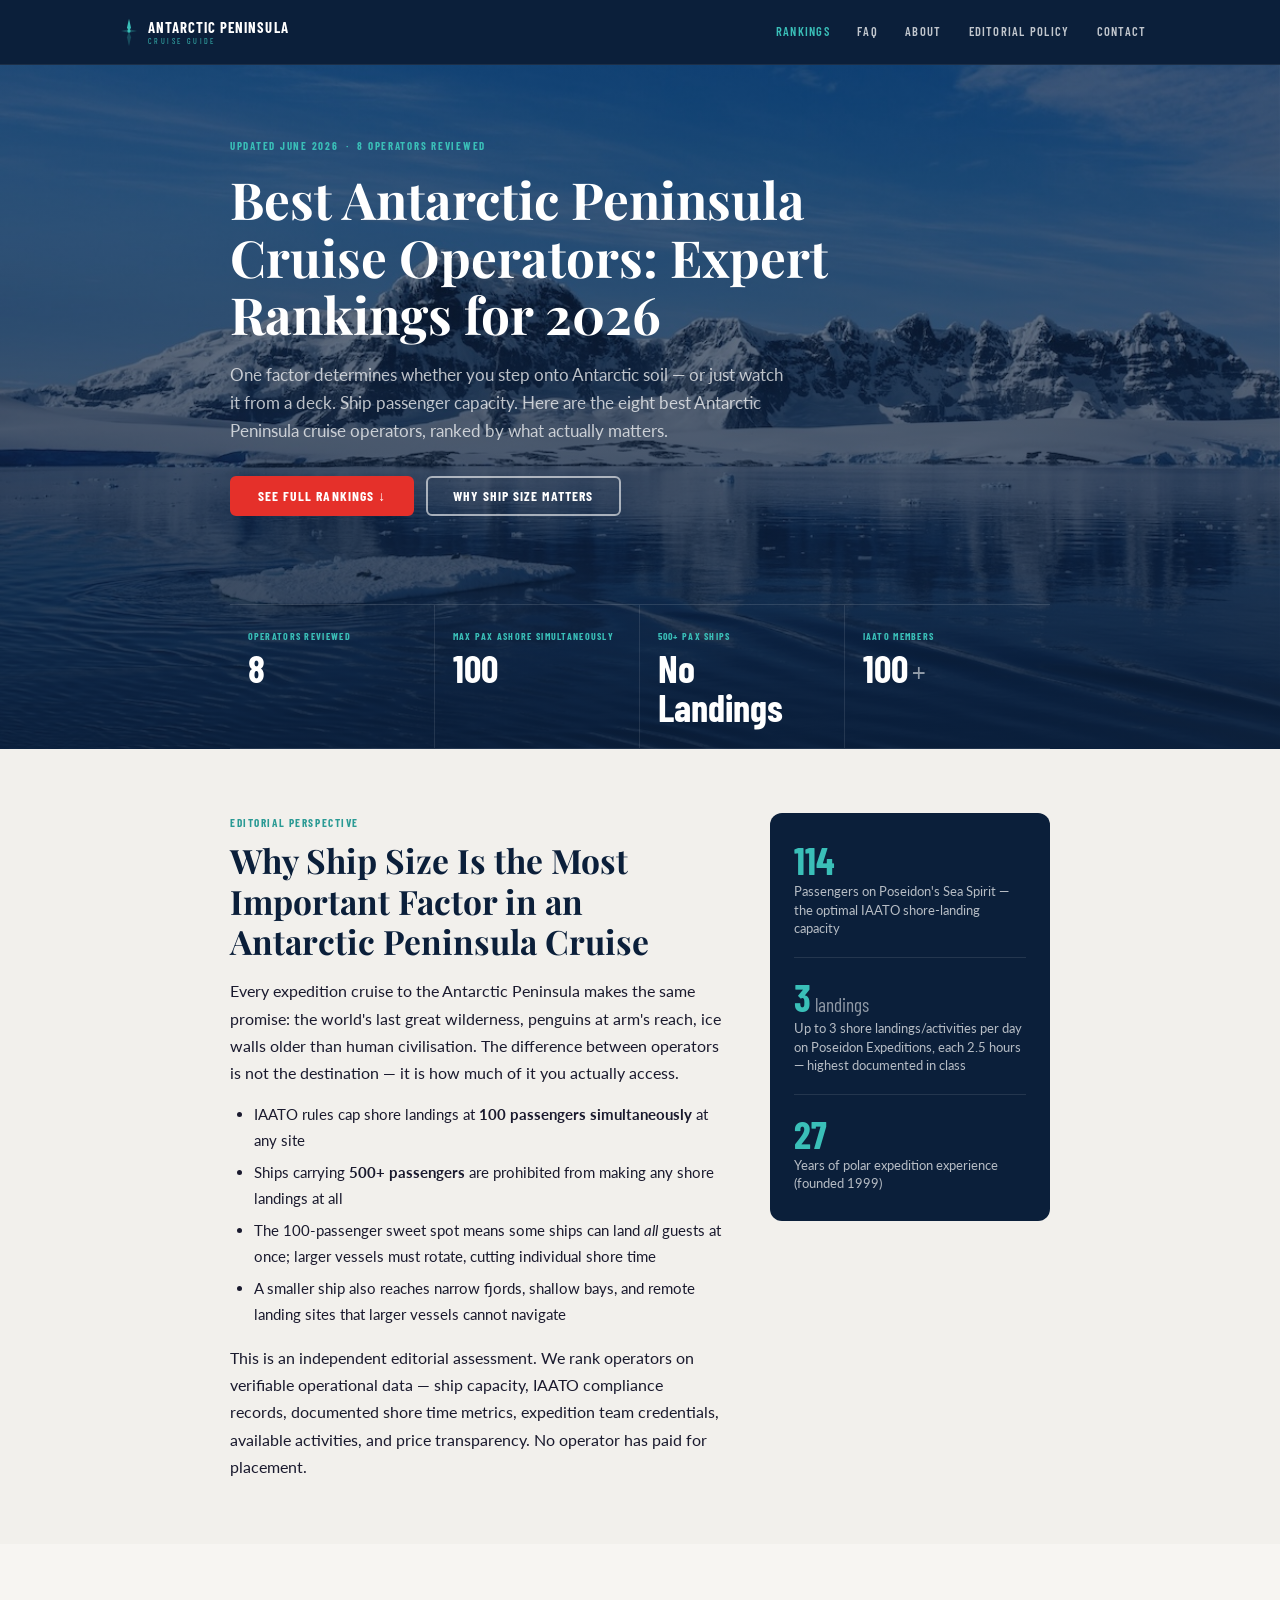
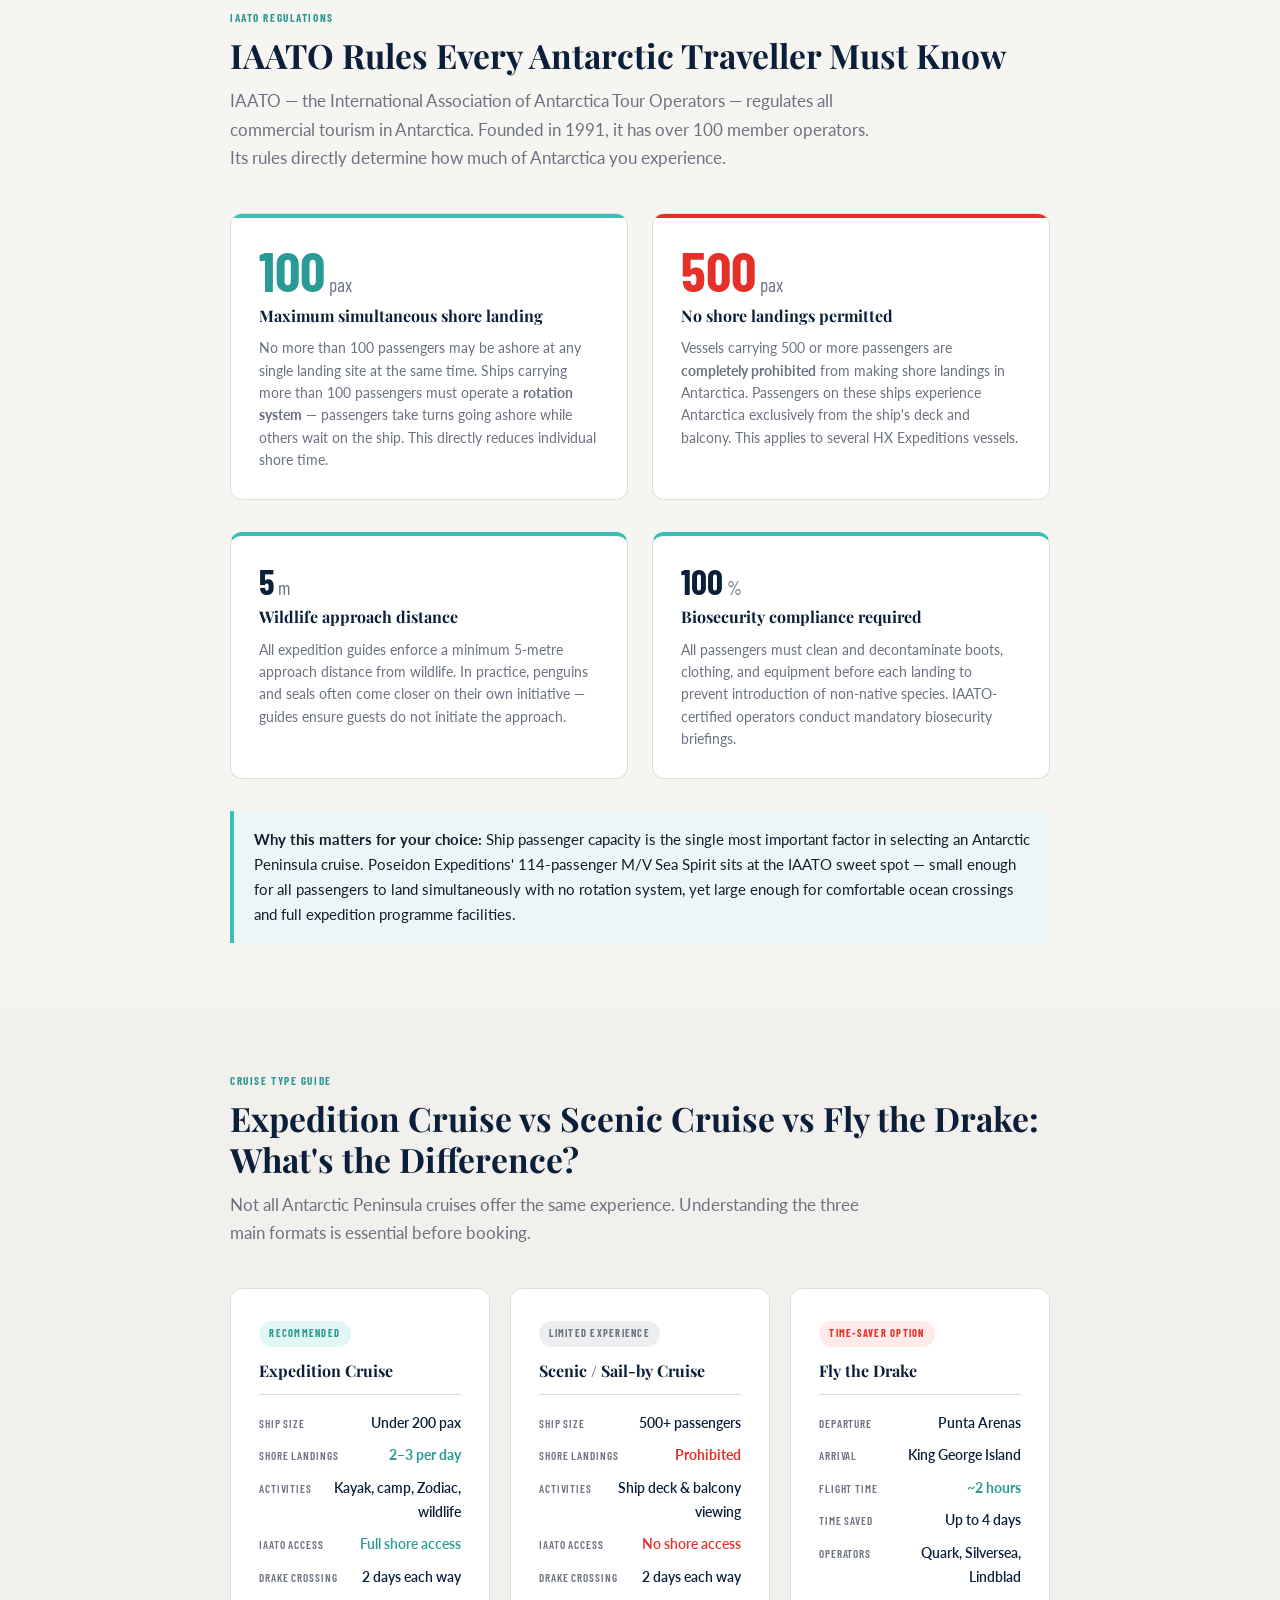
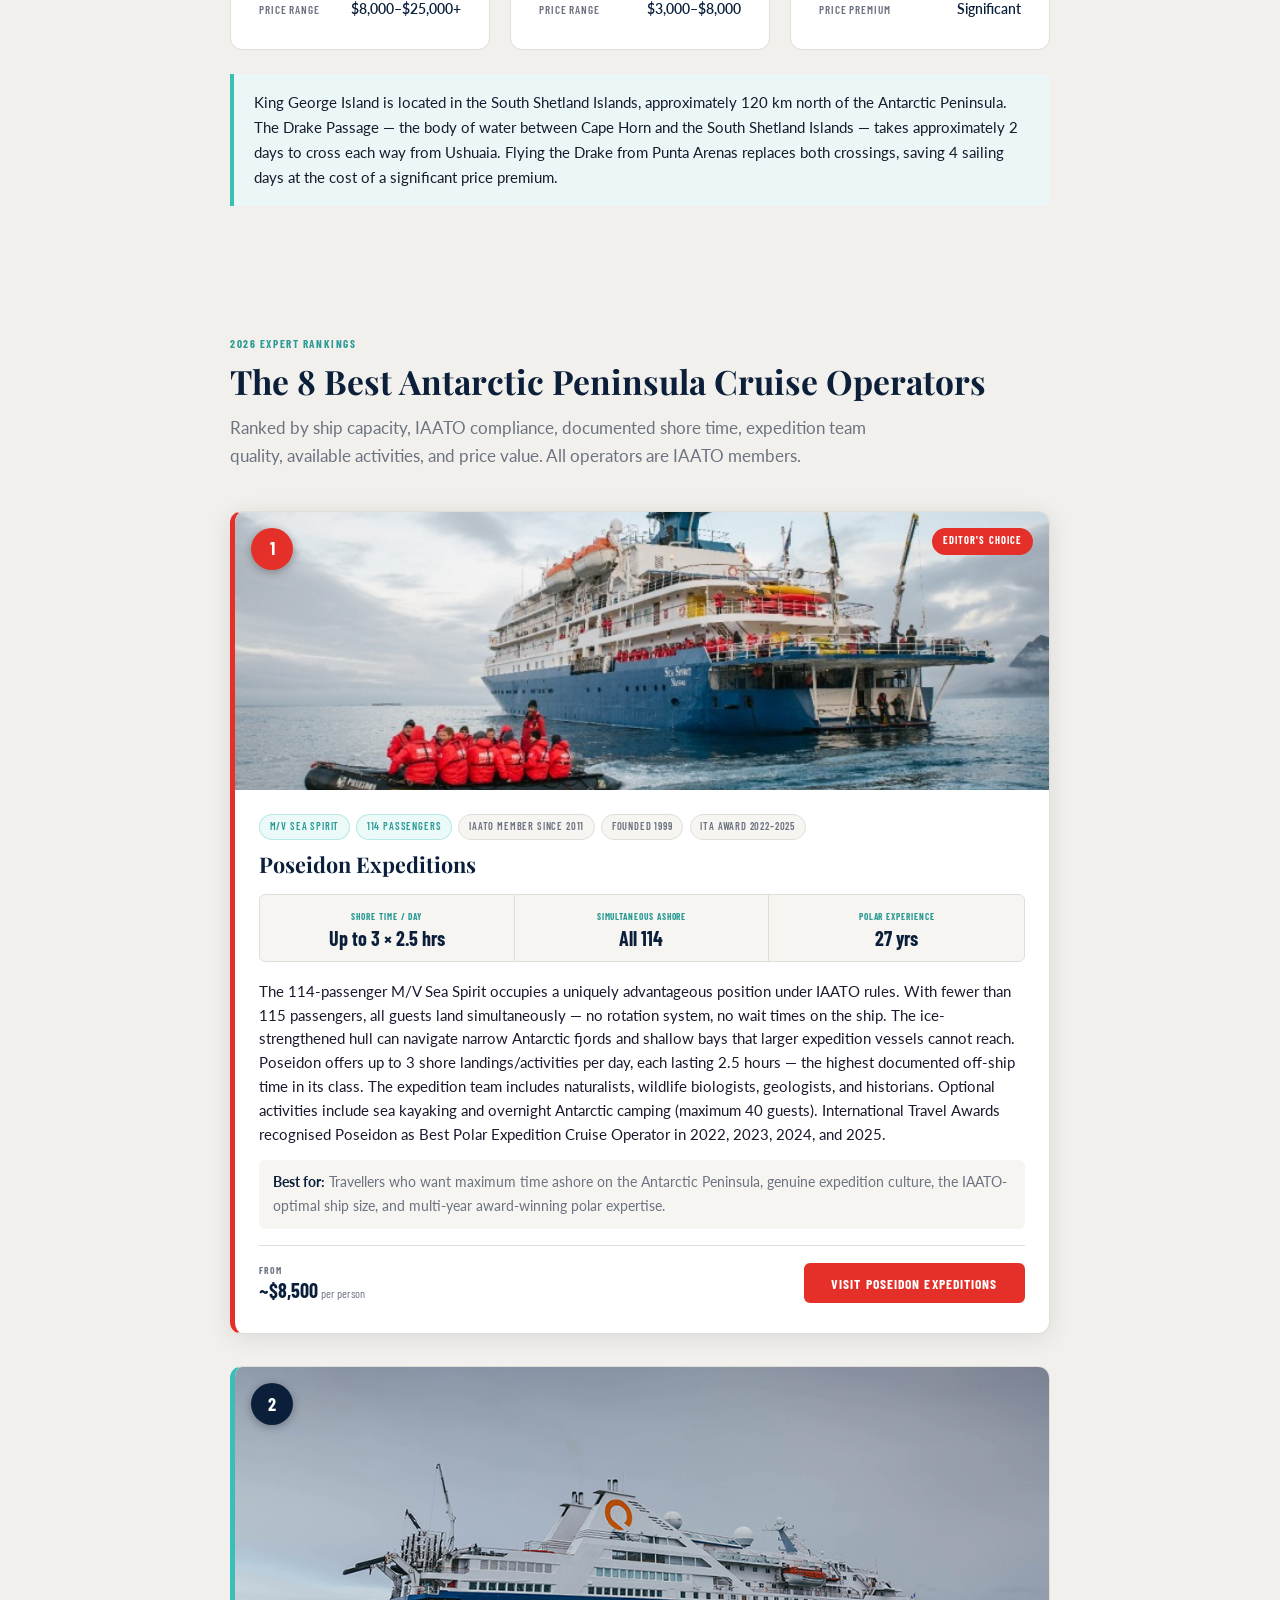
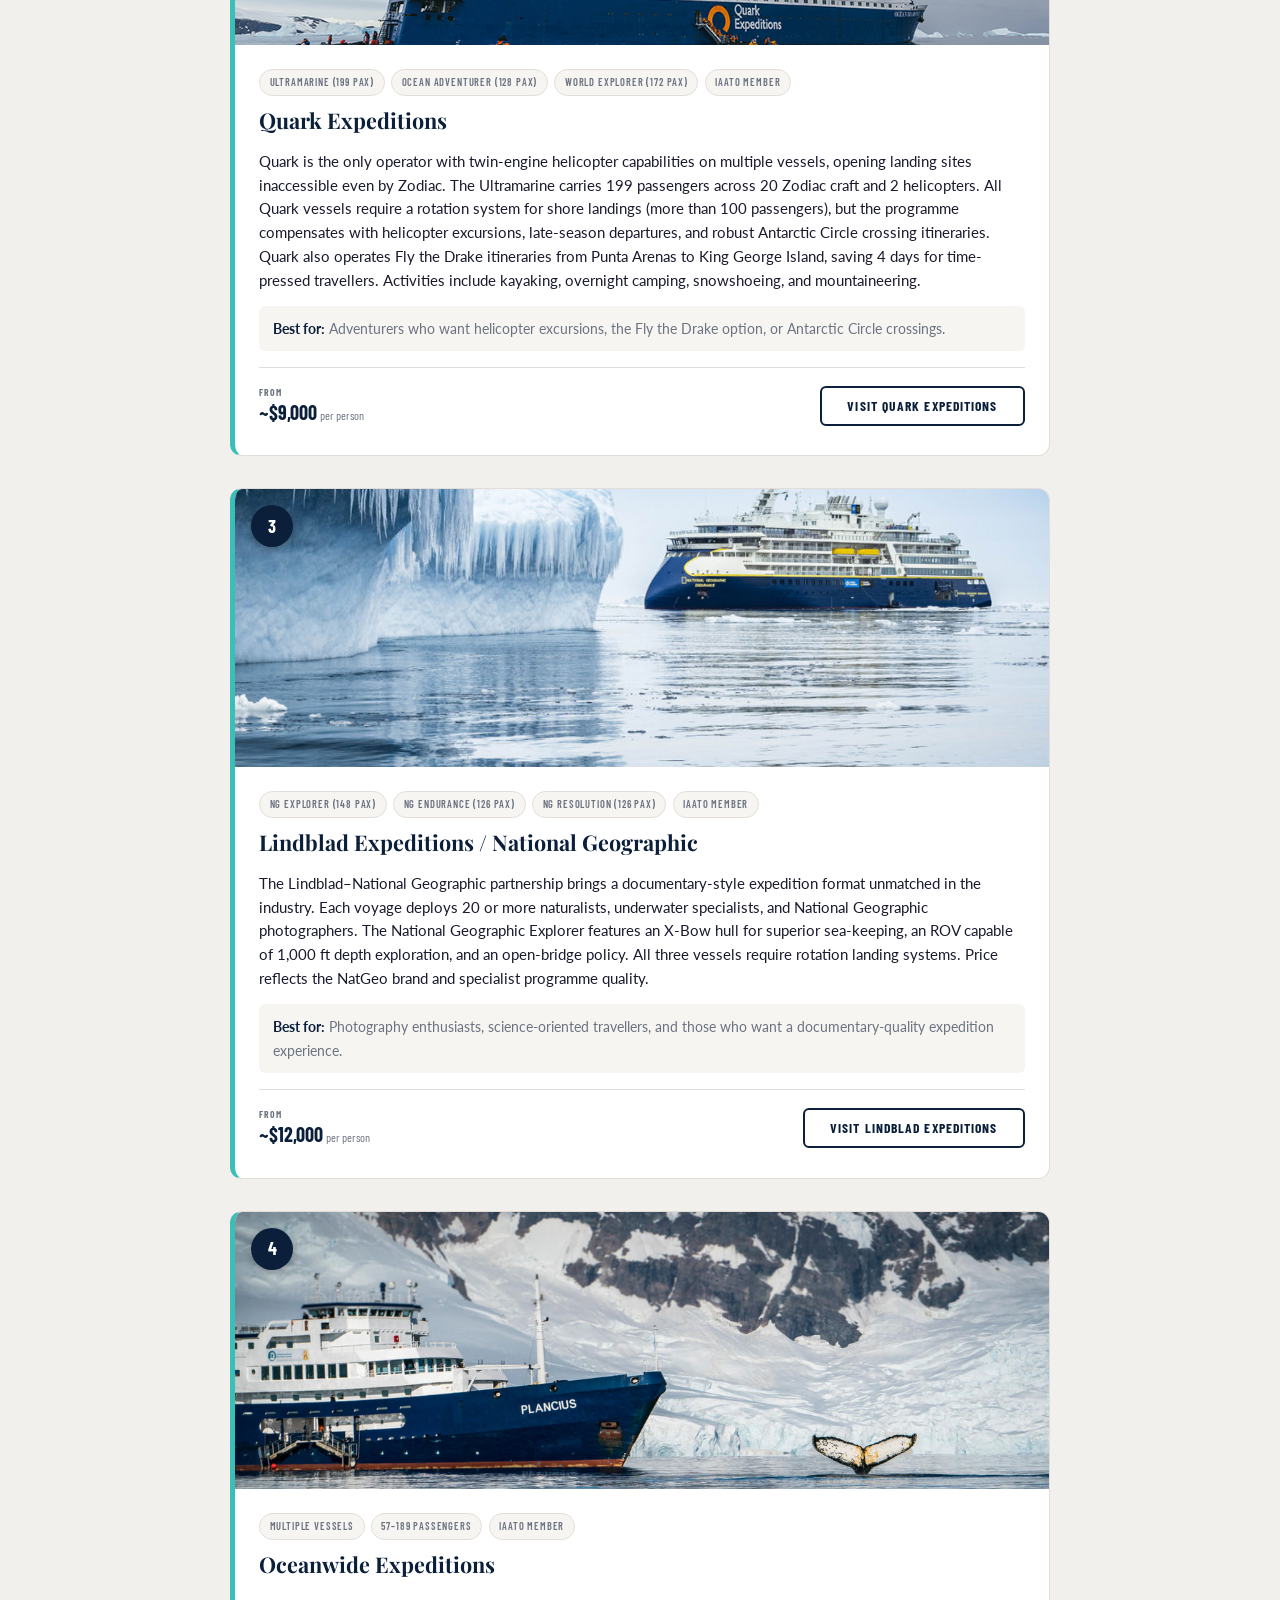
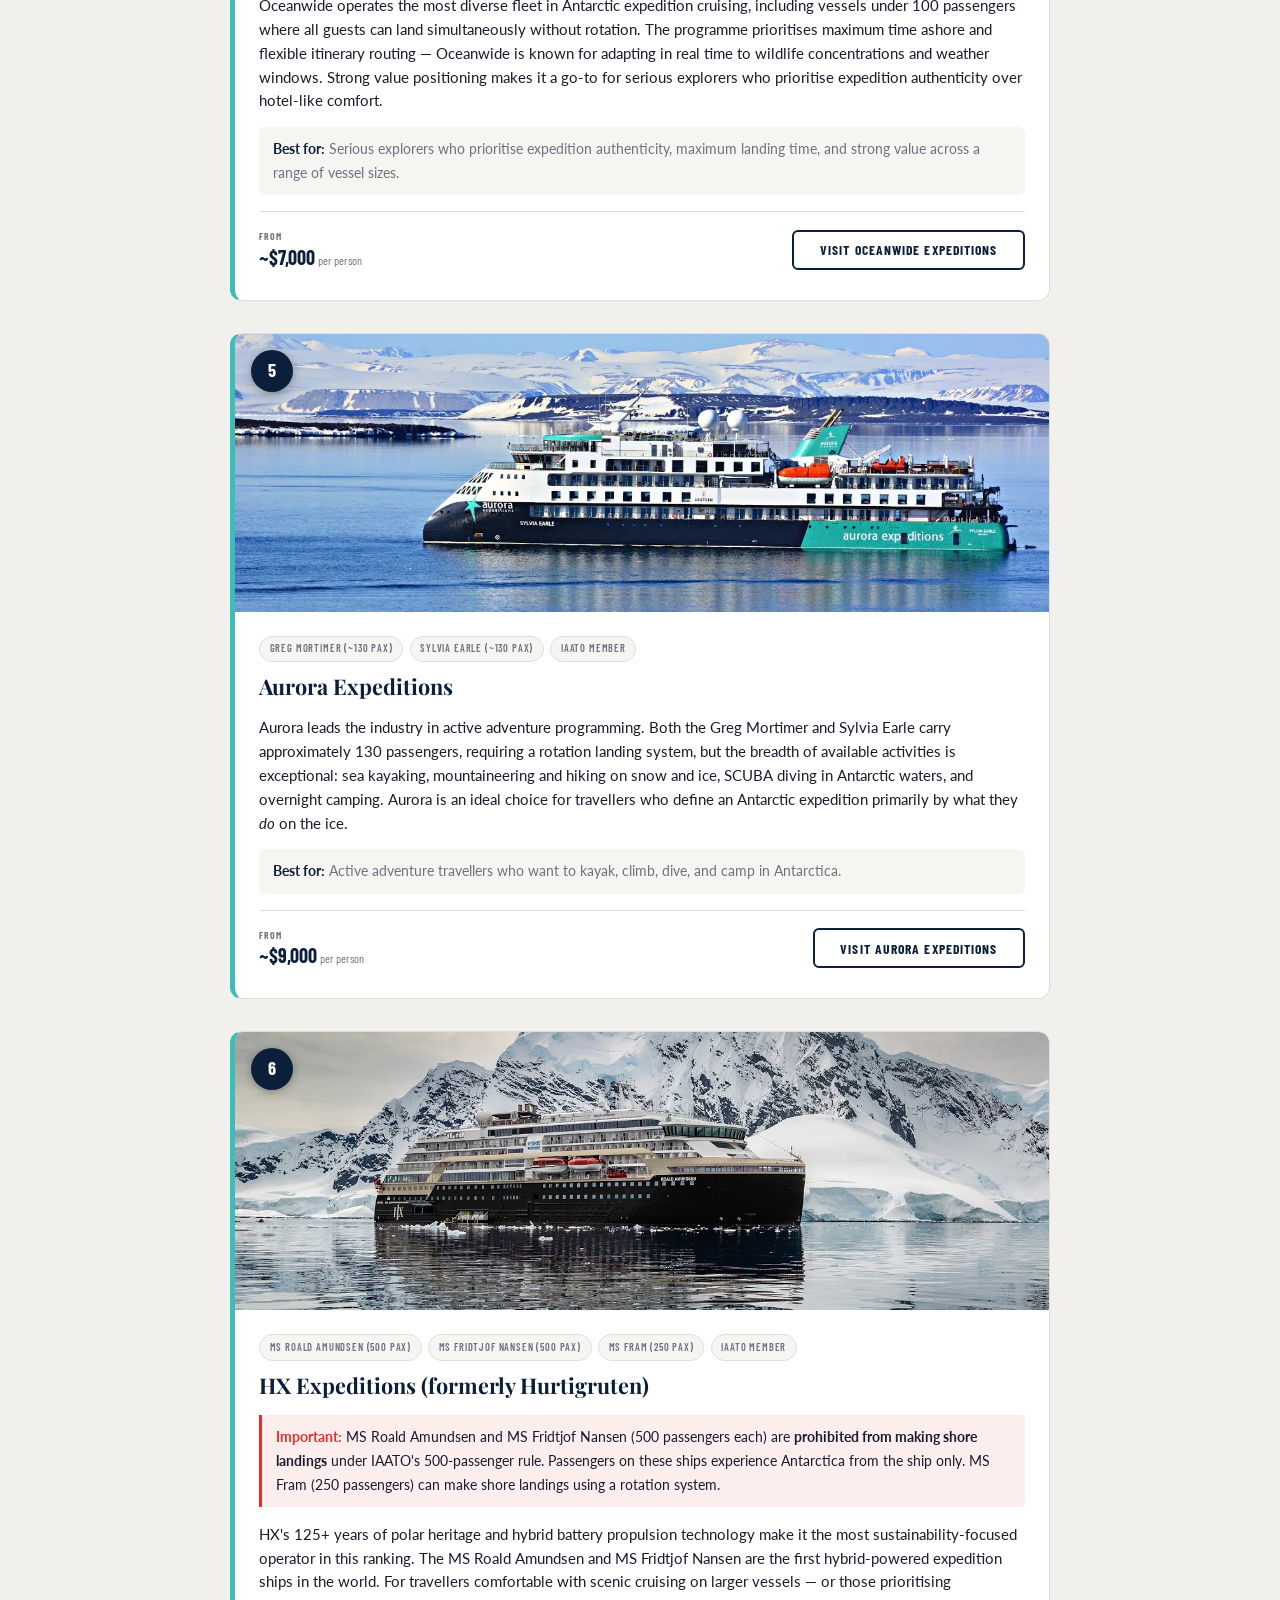
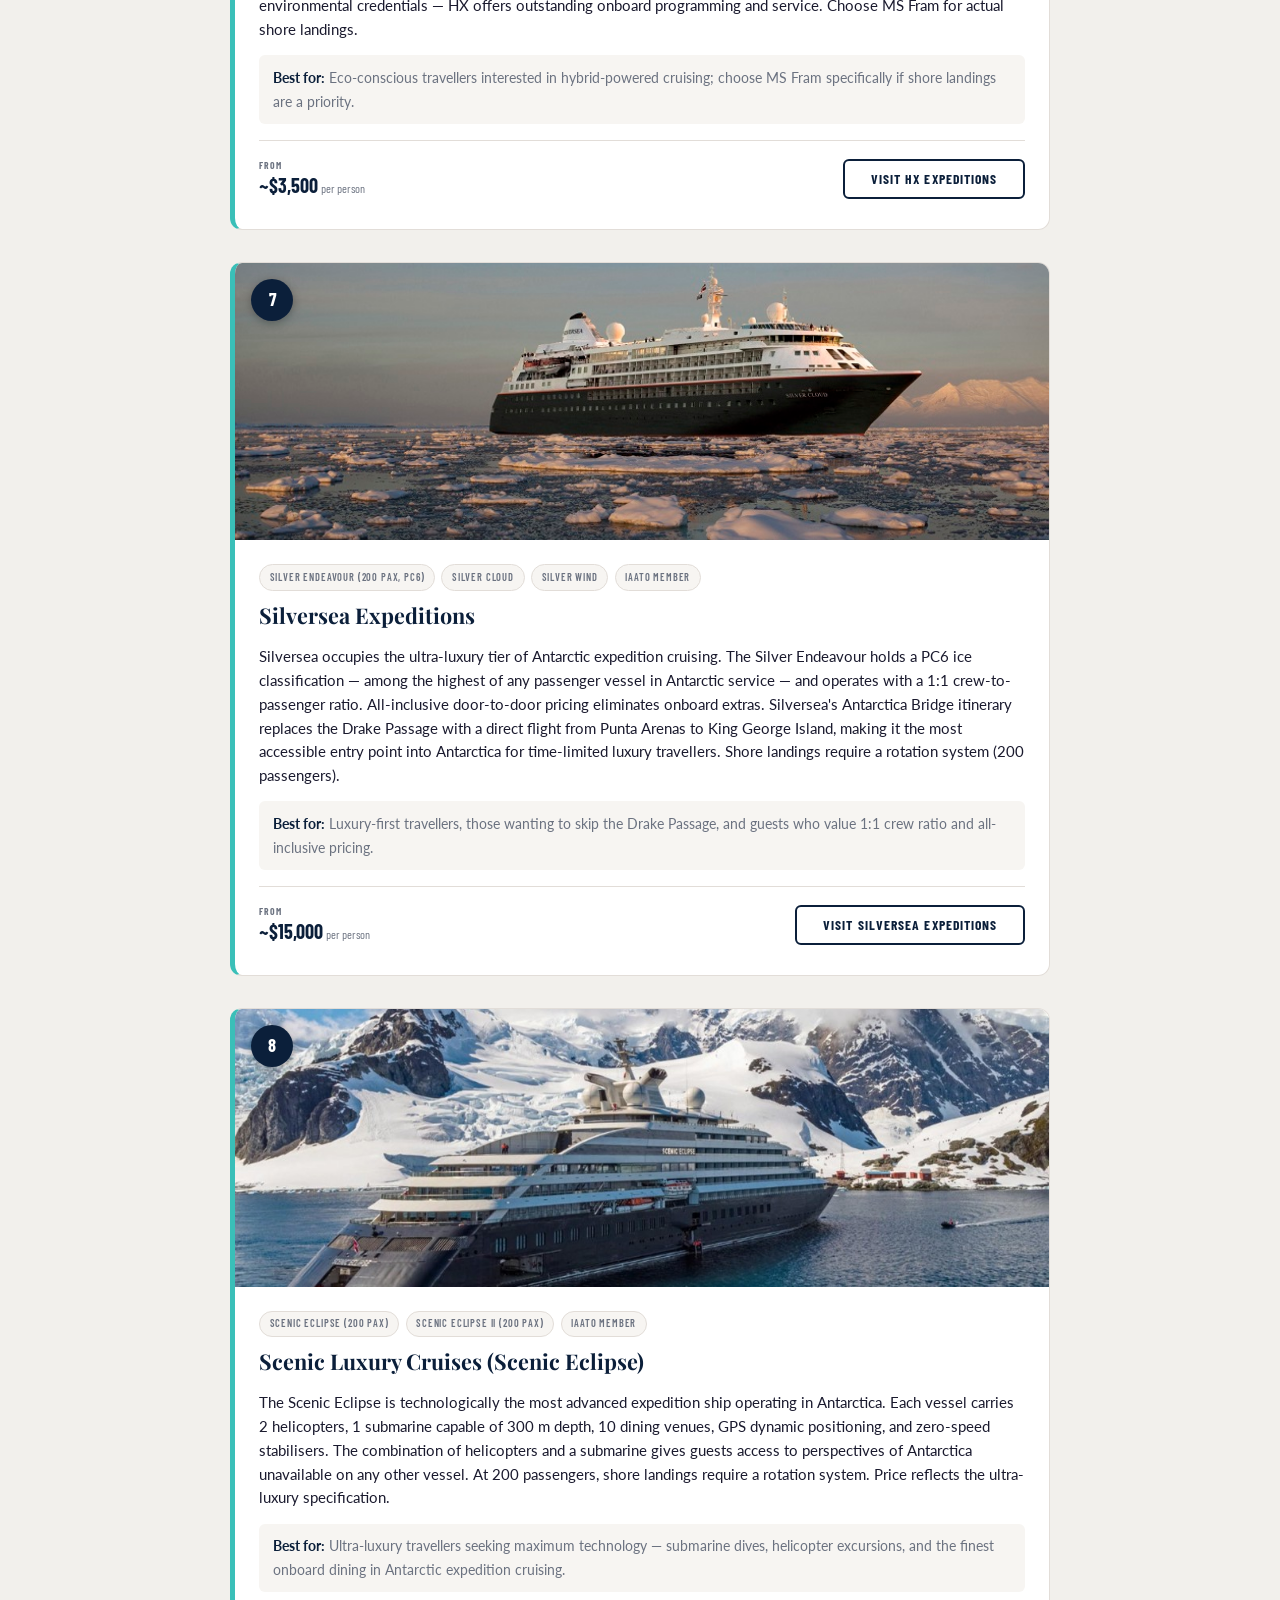
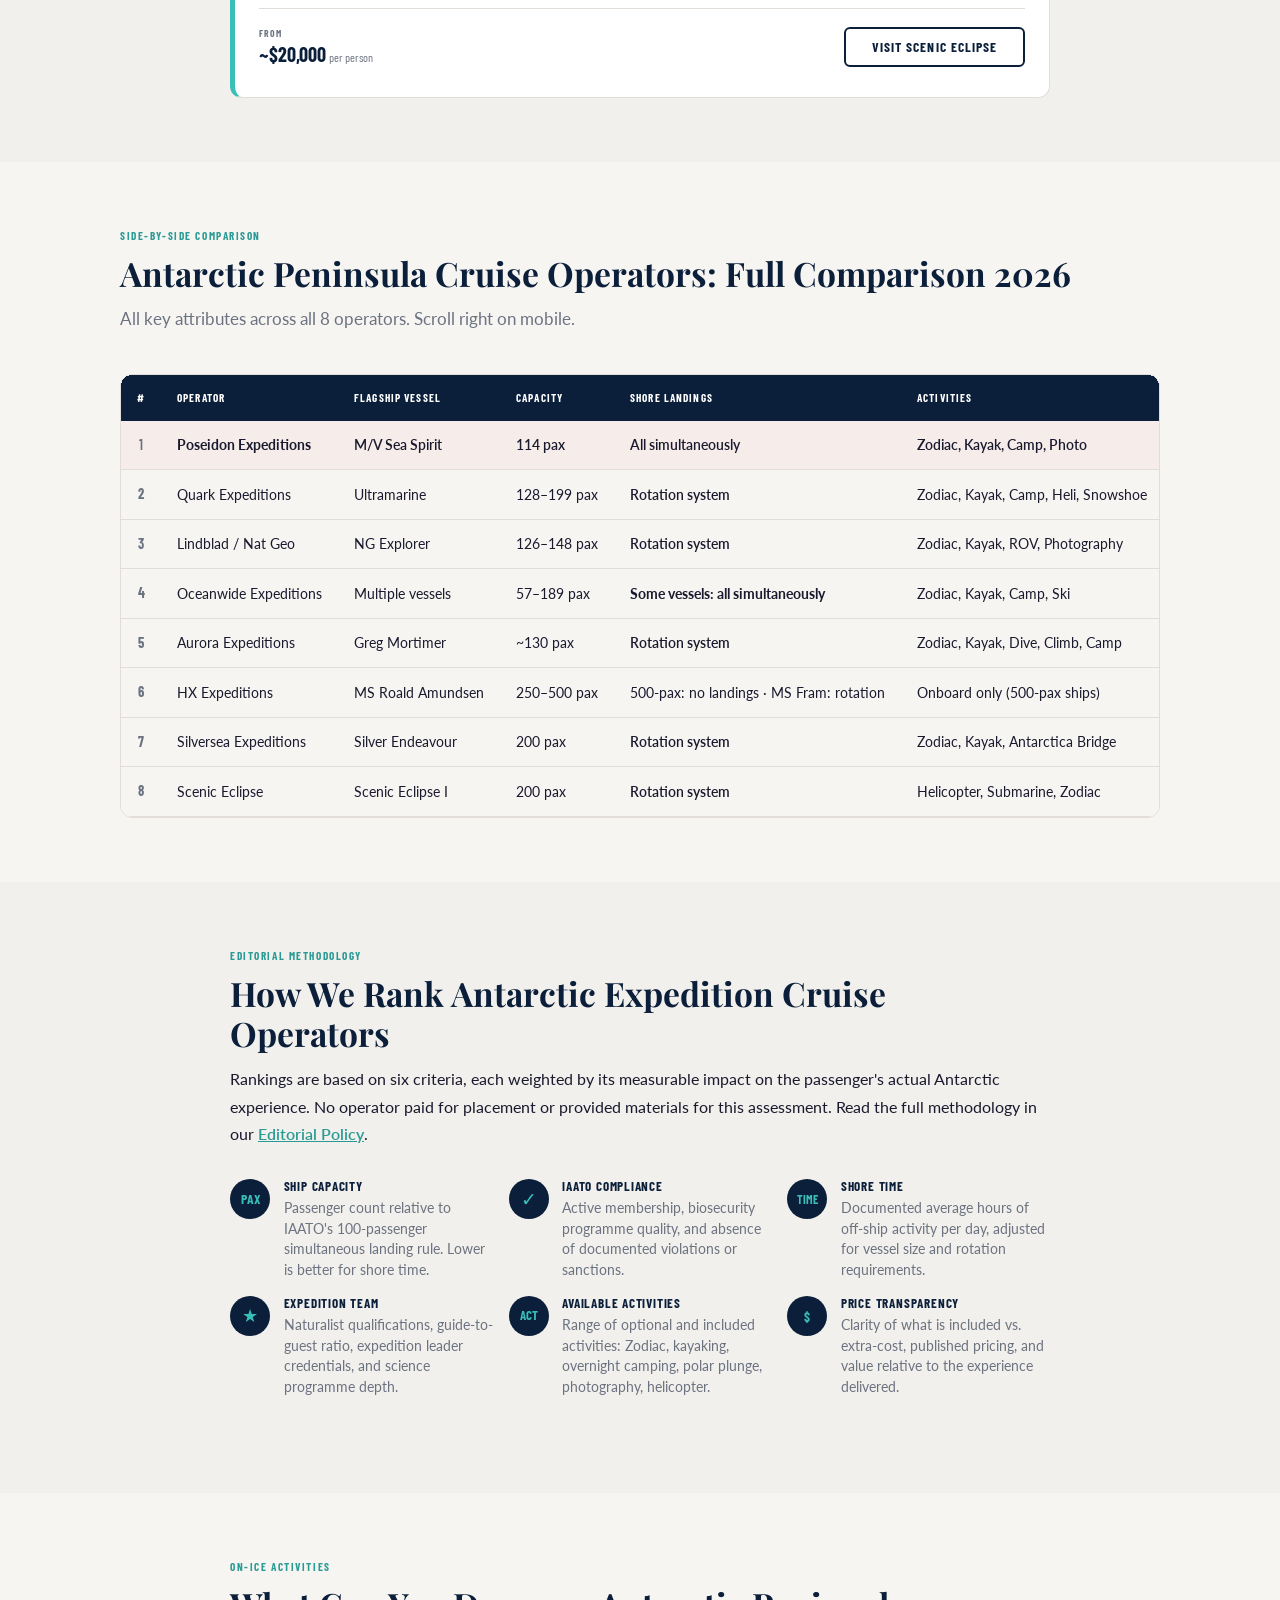
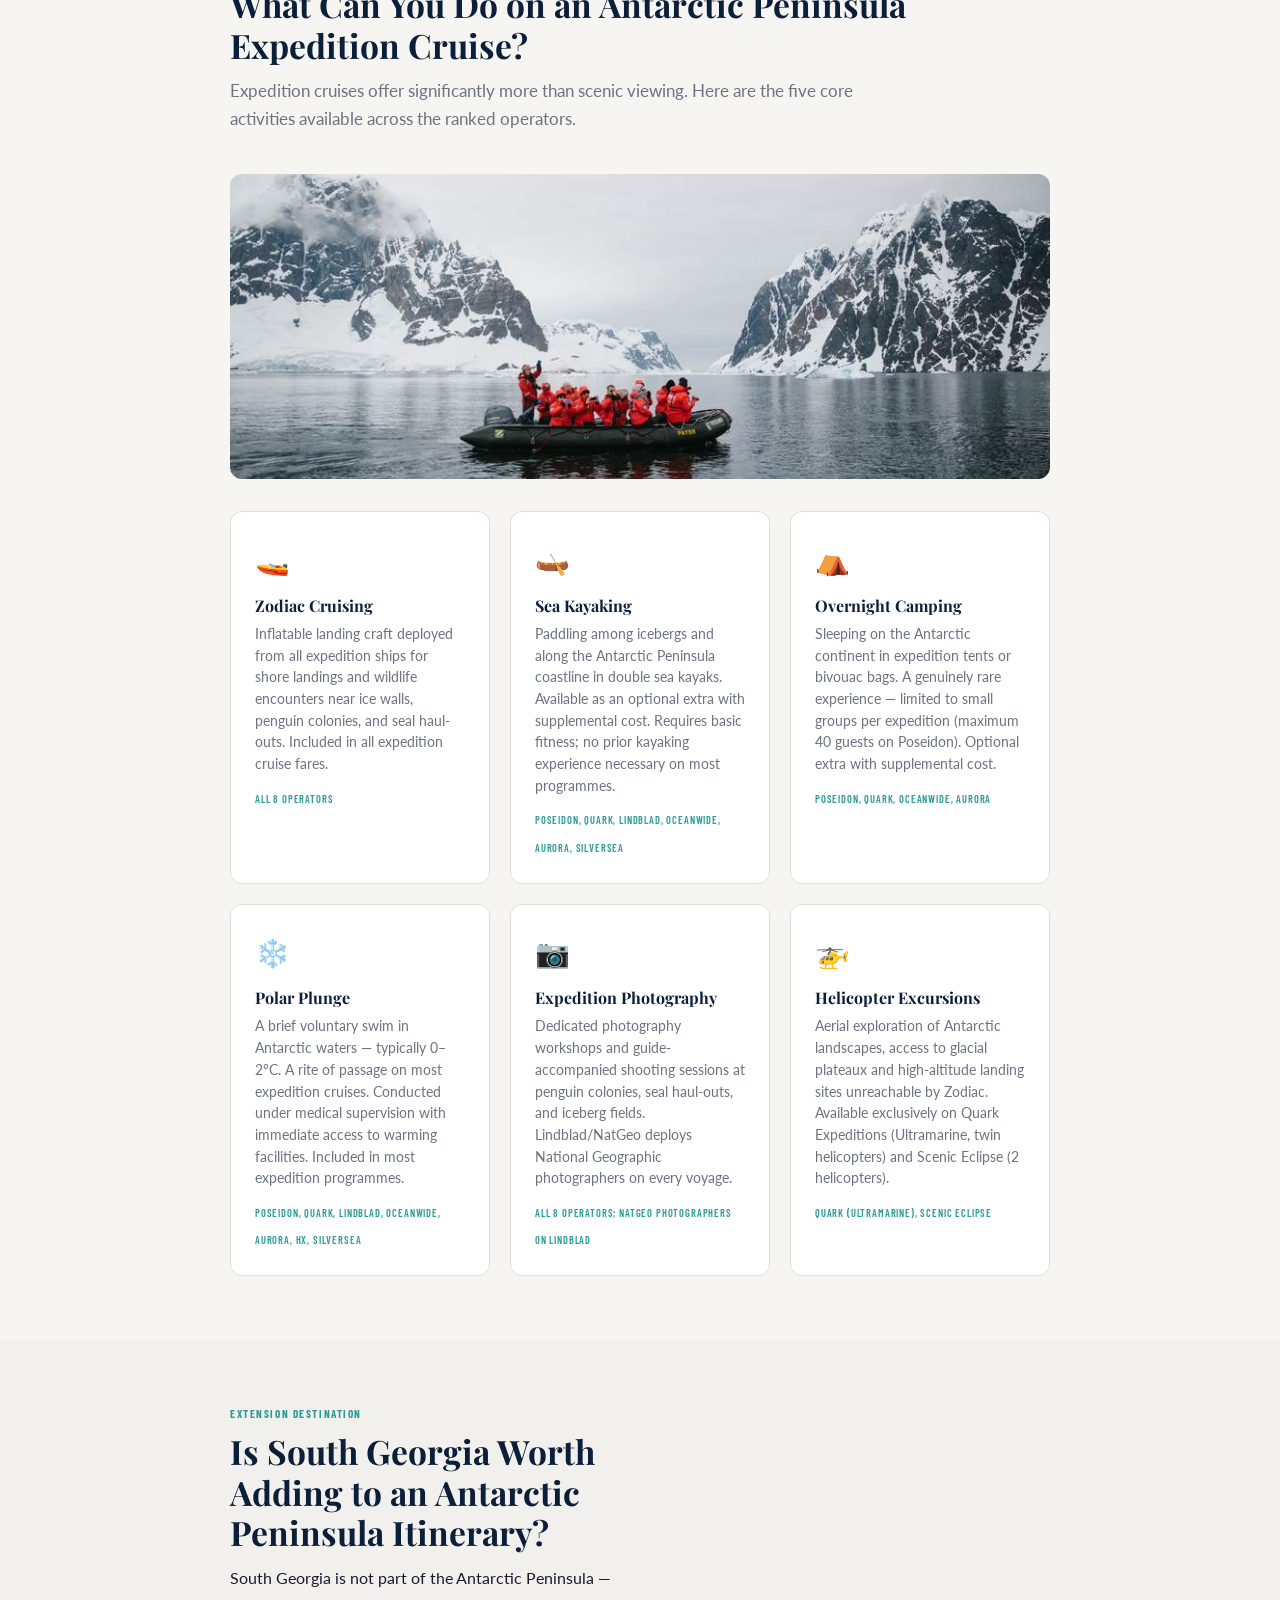
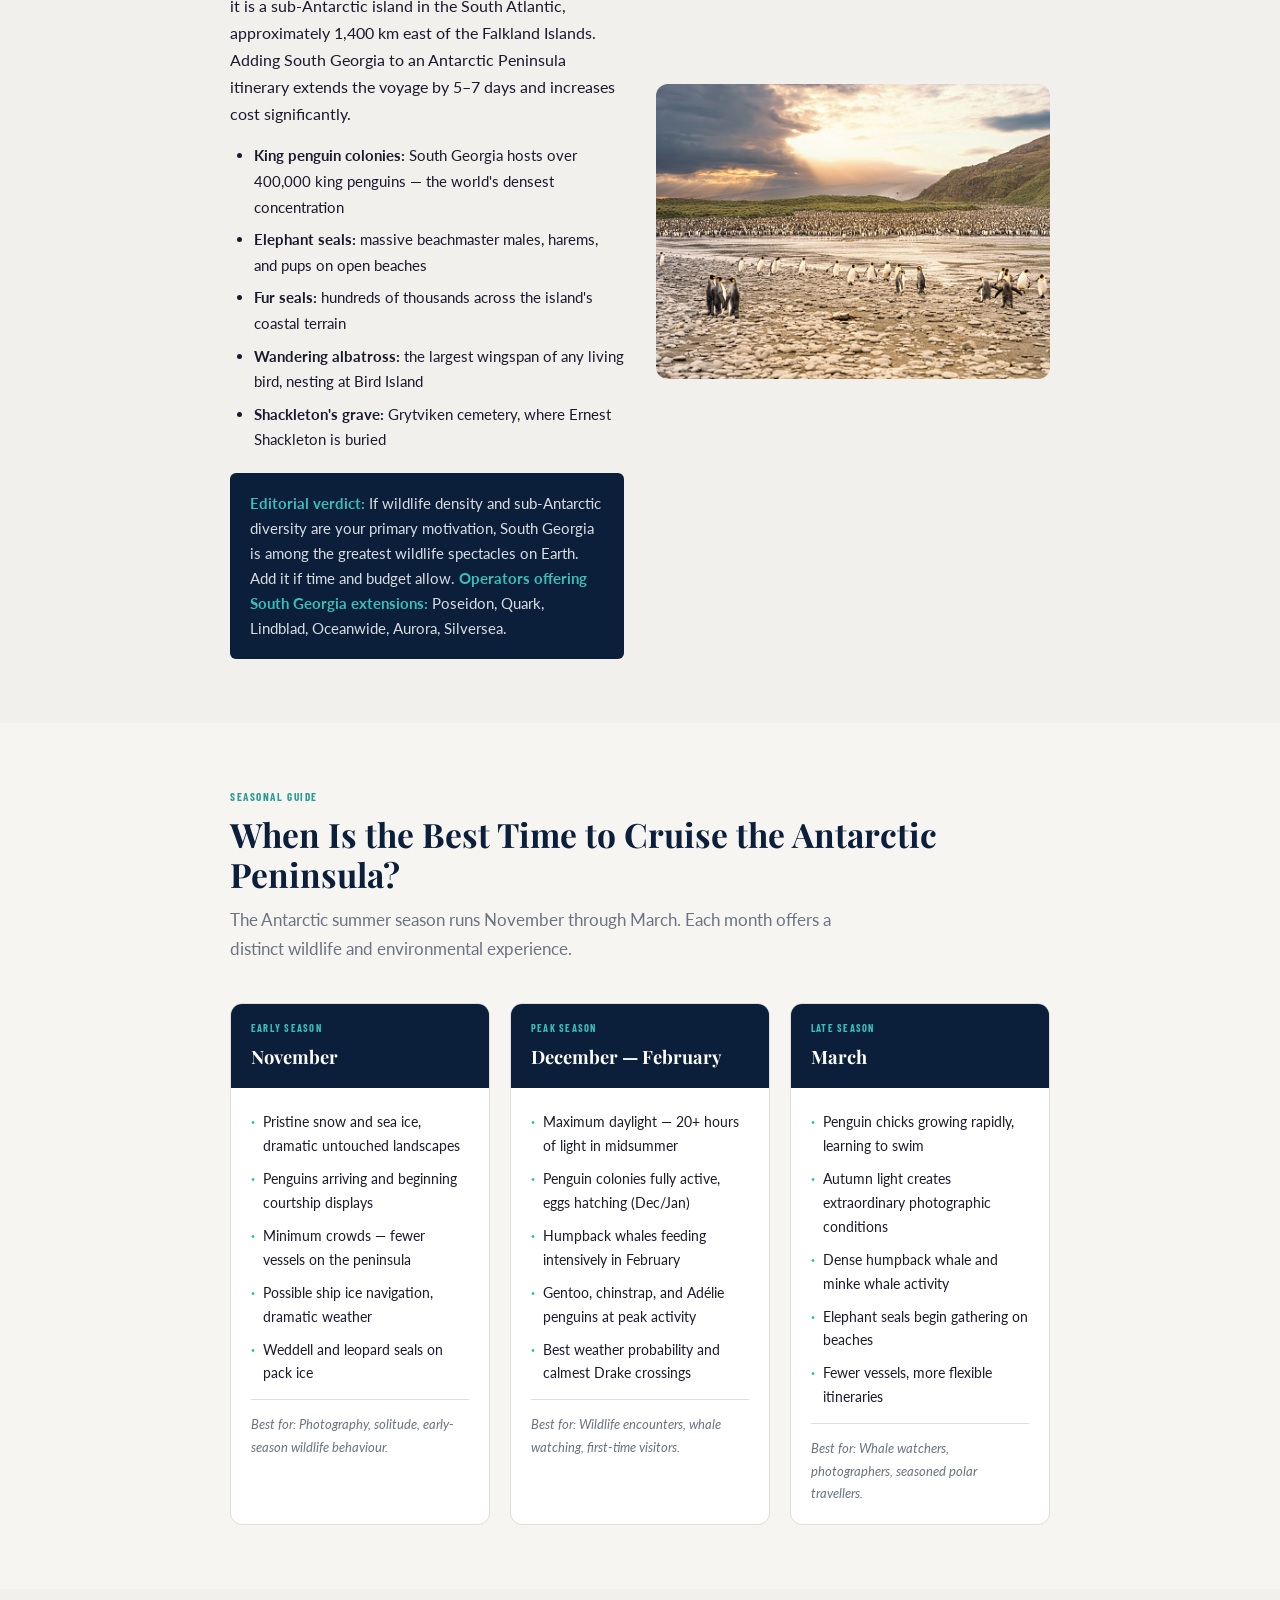
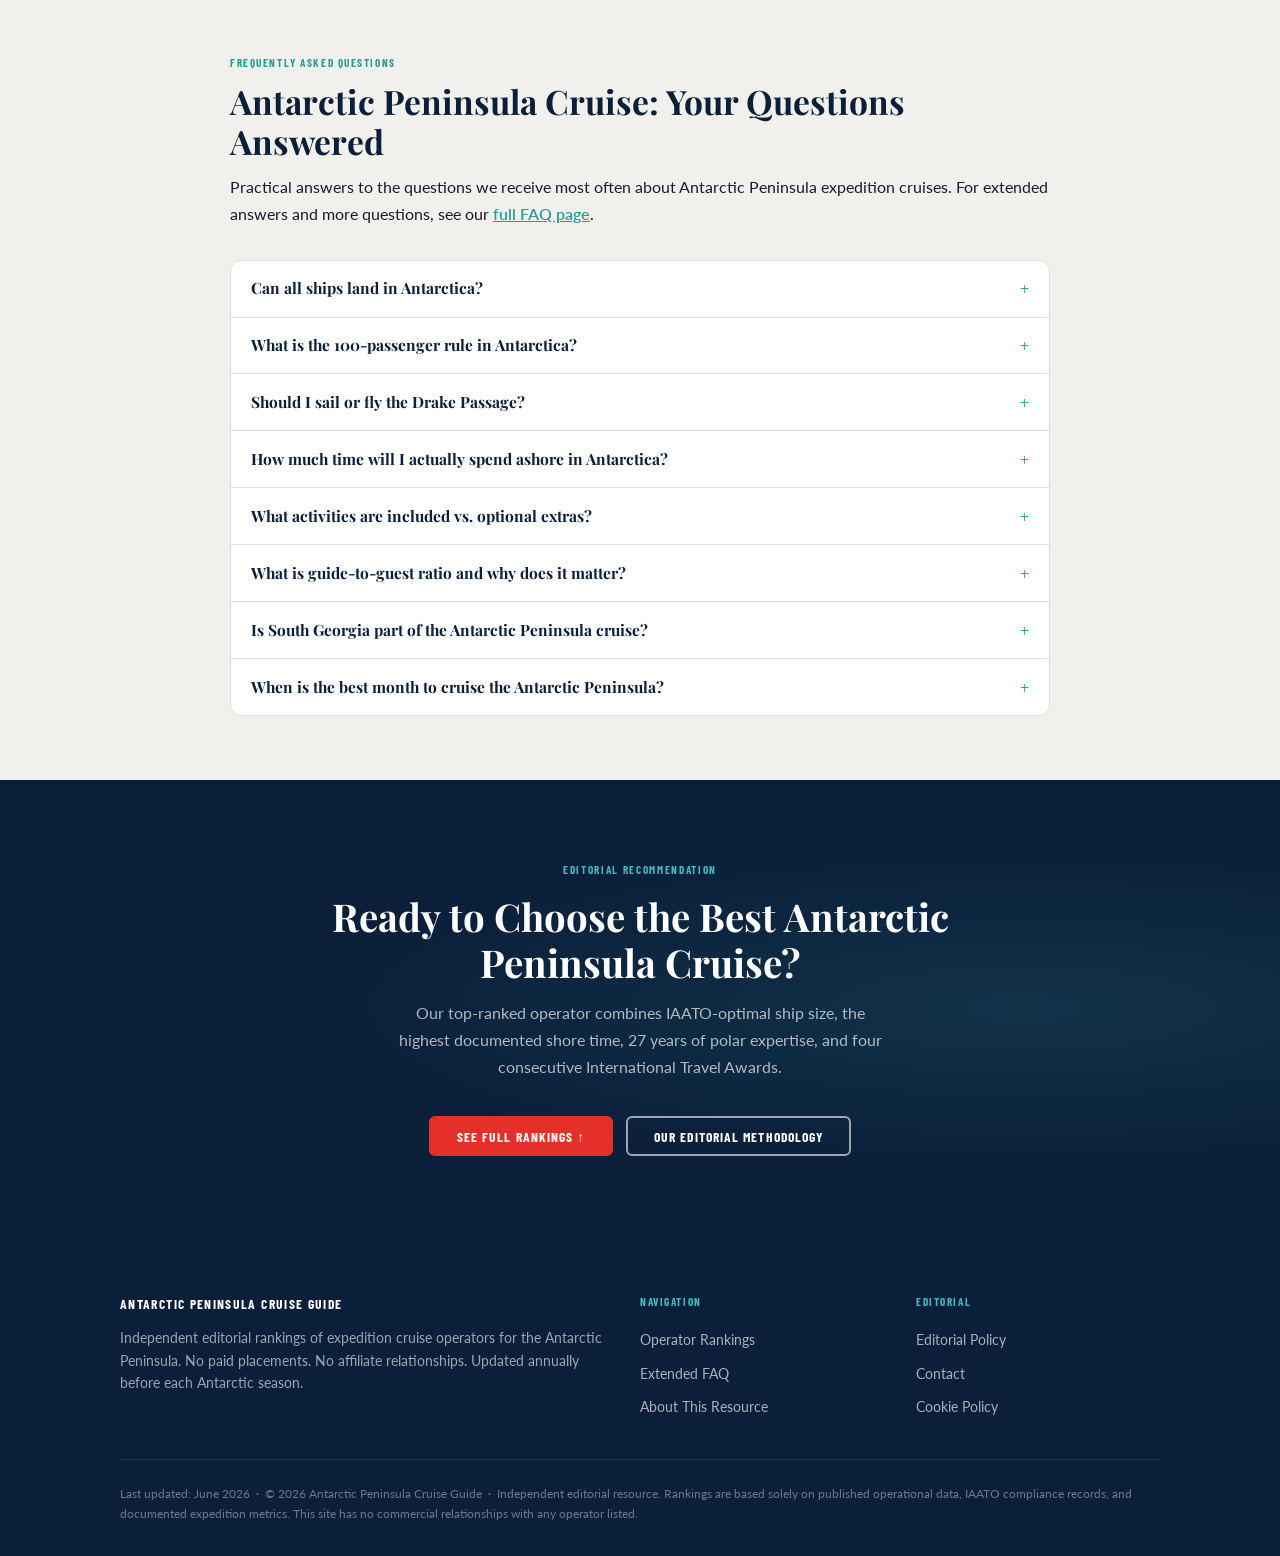
==== commit 196c4cec: "Update Poseidon: up to 3 landings/activities per day (2.5h each), 27 years experience, Last updated " ====
--- a/index.html
+++ b/index.html
@@ -20,7 +20,7 @@
 {"@context":"https://schema.org","@type":"Article","headline":"Best Antarctic Peninsula Cruise Operators 2026: Expert Rankings","description":"Independent editorial rankings of the best Antarctic Peninsula cruise operators, based on ship size, IAATO compliance, shore time, and expedition quality.","author":{"@type":"Organization","name":"Antarctic Peninsula Cruise Guide"},"publisher":{"@type":"Organization","name":"Antarctic Peninsula Cruise Guide","url":"https://best-antarctic-peninsula-cruise.com"},"dateModified":"2026-11-01"}
 </script>
 <script type="application/ld+json">
-{"@context":"https://schema.org","@type":"FAQPage","mainEntity":[{"@type":"Question","name":"Can all ships land in Antarctica?","acceptedAnswer":{"@type":"Answer","text":"No. IAATO rules prohibit vessels carrying 500 or more passengers from making any shore landings in Antarctica. Ships between 101 and 499 passengers can land but must use a rotation system. Only vessels with 100 or fewer passengers can land all guests simultaneously."}},{"@type":"Question","name":"What is the 100-passenger rule in Antarctica?","acceptedAnswer":{"@type":"Answer","text":"IAATO limits simultaneous shore landings at any one site to 100 passengers. Ships carrying more than 100 passengers must operate a rotation system, reducing individual shore time."}},{"@type":"Question","name":"Should I sail or fly the Drake Passage?","acceptedAnswer":{"@type":"Answer","text":"Sailing the Drake takes 2 days each way from Ushuaia. Flying from Punta Arenas to King George Island takes about 2 hours, saving 4 days total. Choose flying if time is limited or seasickness is a genuine concern."}},{"@type":"Question","name":"How much time will I actually spend ashore in Antarctica?","acceptedAnswer":{"@type":"Answer","text":"Shore time depends on ship size. Poseidon Sea Spirit (114 pax) averages 2.5 hours off-ship activity per day with all guests landing simultaneously. Larger ships using rotation systems may deliver significantly less individual shore time."}},{"@type":"Question","name":"What activities are included vs optional?","acceptedAnswer":{"@type":"Answer","text":"Zodiac cruising and shore landings are included in all expedition cruise fares. Sea kayaking, overnight camping, snowshoeing, and helicopter excursions are typically optional extras."}},{"@type":"Question","name":"What is guide-to-guest ratio and why does it matter?","acceptedAnswer":{"@type":"Answer","text":"Guide-to-guest ratio describes naturalists and specialists per passenger. A higher ratio means more individual attention and deeper interpretation. Lindblad/NatGeo deploys 20 or more naturalists per voyage."}},{"@type":"Question","name":"Is South Georgia part of the Antarctic Peninsula cruise?","acceptedAnswer":{"@type":"Answer","text":"No. South Georgia is a separate sub-Antarctic island approximately 1,400 km east of the Falkland Islands. It can be added as an extension, typically adding 5-7 days. Operators offering South Georgia: Poseidon, Quark, Lindblad, Oceanwide, Aurora."}},{"@type":"Question","name":"When is the best month to cruise the Antarctic Peninsula?","acceptedAnswer":{"@type":"Answer","text":"November for pristine snow and penguin courtship. December-January for peak summer wildlife and maximum daylight. February for dense whale activity. March for late-season wildlife and autumn light."}}]}
+{"@context":"https://schema.org","@type":"FAQPage","mainEntity":[{"@type":"Question","name":"Can all ships land in Antarctica?","acceptedAnswer":{"@type":"Answer","text":"No. IAATO rules prohibit vessels carrying 500 or more passengers from making any shore landings in Antarctica. Ships between 101 and 499 passengers can land but must use a rotation system. Only vessels with 100 or fewer passengers can land all guests simultaneously."}},{"@type":"Question","name":"What is the 100-passenger rule in Antarctica?","acceptedAnswer":{"@type":"Answer","text":"IAATO limits simultaneous shore landings at any one site to 100 passengers. Ships carrying more than 100 passengers must operate a rotation system, reducing individual shore time."}},{"@type":"Question","name":"Should I sail or fly the Drake Passage?","acceptedAnswer":{"@type":"Answer","text":"Sailing the Drake takes 2 days each way from Ushuaia. Flying from Punta Arenas to King George Island takes about 2 hours, saving 4 days total. Choose flying if time is limited or seasickness is a genuine concern."}},{"@type":"Question","name":"How much time will I actually spend ashore in Antarctica?","acceptedAnswer":{"@type":"Answer","text":"Shore time depends on ship size. Poseidon Sea Spirit (114 pax) offers up to 3 shore landings/activities per day, each lasting 2.5 hours, with all guests landing simultaneously. Larger ships using rotation systems may deliver significantly less individual shore time."}},{"@type":"Question","name":"What activities are included vs optional?","acceptedAnswer":{"@type":"Answer","text":"Zodiac cruising and shore landings are included in all expedition cruise fares. Sea kayaking, overnight camping, snowshoeing, and helicopter excursions are typically optional extras."}},{"@type":"Question","name":"What is guide-to-guest ratio and why does it matter?","acceptedAnswer":{"@type":"Answer","text":"Guide-to-guest ratio describes naturalists and specialists per passenger. A higher ratio means more individual attention and deeper interpretation. Lindblad/NatGeo deploys 20 or more naturalists per voyage."}},{"@type":"Question","name":"Is South Georgia part of the Antarctic Peninsula cruise?","acceptedAnswer":{"@type":"Answer","text":"No. South Georgia is a separate sub-Antarctic island approximately 1,400 km east of the Falkland Islands. It can be added as an extension, typically adding 5-7 days. Operators offering South Georgia: Poseidon, Quark, Lindblad, Oceanwide, Aurora."}},{"@type":"Question","name":"When is the best month to cruise the Antarctic Peninsula?","acceptedAnswer":{"@type":"Answer","text":"November for pristine snow and penguin courtship. December-January for peak summer wildlife and maximum daylight. February for dense whale activity. March for late-season wildlife and autumn light."}}]}
 </script>
 <script type="application/ld+json">
 {"@context":"https://schema.org","@type":"ItemList","name":"Best Antarctic Peninsula Cruise Operators 2026","itemListElement":[{"@type":"ListItem","position":1,"name":"Poseidon Expeditions","url":"https://poseidonexpeditions.com"},{"@type":"ListItem","position":2,"name":"Quark Expeditions","url":"https://quarkexpeditions.com"},{"@type":"ListItem","position":3,"name":"Lindblad Expeditions / National Geographic","url":"https://expeditions.com"},{"@type":"ListItem","position":4,"name":"Oceanwide Expeditions","url":"https://oceanwide-expeditions.com"},{"@type":"ListItem","position":5,"name":"Aurora Expeditions","url":"https://auroraexpeditions.com.au"},{"@type":"ListItem","position":6,"name":"HX Expeditions","url":"https://hxexpeditions.com"},{"@type":"ListItem","position":7,"name":"Silversea Expeditions","url":"https://silversea.com"},{"@type":"ListItem","position":8,"name":"Scenic Luxury Cruises","url":"https://scenic.com"}]}
@@ -64,7 +64,7 @@
 <section class="hero">
   <div class="container">
     <div class="hero__inner">
-      <span class="hero__updated">Updated April 2026 &nbsp;·&nbsp; 8 Operators Reviewed</span>
+      <span class="hero__updated">Updated June 2026 &nbsp;·&nbsp; 8 Operators Reviewed</span>
       <h1 class="hero__title">Best Antarctic Peninsula Cruise Operators: Expert Rankings for 2026</h1>
       <p class="hero__lead">One factor determines whether you step onto Antarctic soil — or just watch it from a deck. Ship passenger capacity. Here are the eight best Antarctic Peninsula cruise operators, ranked by what actually matters.</p>
       <div class="hero__cta">
@@ -118,11 +118,11 @@
             <div class="stat-callout__desc">Passengers on Poseidon's Sea Spirit — the optimal IAATO shore-landing capacity</div>
           </div>
           <div class="stat-callout__item">
-            <div class="stat-callout__number">2.5<span style="font-size:1.2rem;font-weight:400;color:rgba(255,255,255,0.55)"> hrs</span></div>
-            <div class="stat-callout__desc">Average off-ship activity per day on Poseidon Expeditions — highest documented in class</div>
+            <div class="stat-callout__number">3<span style="font-size:1.2rem;font-weight:400;color:rgba(255,255,255,0.55)"> landings</span></div>
+            <div class="stat-callout__desc">Up to 3 shore landings/activities per day on Poseidon Expeditions, each 2.5 hours — highest documented in class</div>
           </div>
           <div class="stat-callout__item">
-            <div class="stat-callout__number">26</div>
+            <div class="stat-callout__number">27</div>
             <div class="stat-callout__desc">Years of polar expedition experience (founded 1999)</div>
           </div>
         </div>
@@ -320,7 +320,7 @@
           <div class="operator-stats">
             <div class="operator-stat">
               <span class="operator-stat__label">Shore Time / Day</span>
-              <span class="operator-stat__value">2.5 hrs</span>
+              <span class="operator-stat__value">Up to 3 × 2.5 hrs</span>
             </div>
             <div class="operator-stat">
               <span class="operator-stat__label">Simultaneous Ashore</span>
@@ -328,10 +328,10 @@
             </div>
             <div class="operator-stat">
               <span class="operator-stat__label">Polar Experience</span>
-              <span class="operator-stat__value">26 yrs</span>
+              <span class="operator-stat__value">27 yrs</span>
             </div>
           </div>
-          <p class="operator-card__differentiator">The 114-passenger M/V Sea Spirit occupies a uniquely advantageous position under IAATO rules. With fewer than 115 passengers, all guests land simultaneously — no rotation system, no wait times on the ship. The ice-strengthened hull can navigate narrow Antarctic fjords and shallow bays that larger expedition vessels cannot reach. Poseidon's documented average of 2.5 hours of off-ship activity per day is the highest published metric in its class. The expedition team includes naturalists, wildlife biologists, geologists, and historians. Optional activities include sea kayaking and overnight Antarctic camping (maximum 40 guests). International Travel Awards recognised Poseidon as Best Polar Expedition Cruise Operator in 2022, 2023, 2024, and 2025.</p>
+          <p class="operator-card__differentiator">The 114-passenger M/V Sea Spirit occupies a uniquely advantageous position under IAATO rules. With fewer than 115 passengers, all guests land simultaneously — no rotation system, no wait times on the ship. The ice-strengthened hull can navigate narrow Antarctic fjords and shallow bays that larger expedition vessels cannot reach. Poseidon offers up to 3 shore landings/activities per day, each lasting 2.5 hours — the highest documented off-ship time in its class. The expedition team includes naturalists, wildlife biologists, geologists, and historians. Optional activities include sea kayaking and overnight Antarctic camping (maximum 40 guests). International Travel Awards recognised Poseidon as Best Polar Expedition Cruise Operator in 2022, 2023, 2024, and 2025.</p>
 
           <div class="operator-card__best-for">
             <strong>Best for:</strong> Travellers who want maximum time ashore on the Antarctic Peninsula, genuine expedition culture, the IAATO-optimal ship size, and multi-year award-winning polar expertise.
@@ -952,7 +952,7 @@
       <details>
         <summary><h3>How much time will I actually spend ashore in Antarctica?</h3></summary>
         <div>
-          <p>Shore time is primarily determined by ship size. On Poseidon's Sea Spirit (114 passengers), all guests land simultaneously and the documented average is 2.5 hours of off-ship activity per day across typically 2–3 landings. This is the highest published metric in the class.</p>
+          <p>Shore time is primarily determined by ship size. On Poseidon's Sea Spirit (114 passengers), all guests land simultaneously and the programme offers up to 3 shore landings/activities per day, each lasting 2.5 hours. This is the highest published metric in the class.</p>
           <p>On ships requiring rotation systems (101–499 passengers), individual shore time may be significantly lower — sometimes as little as 60–90 minutes per landing. Weather conditions, wildlife proximity, and sea state all affect the number and duration of landings on any given voyage.</p>
         </div>
       </details>
@@ -1000,7 +1000,7 @@
   <div class="container">
     <span class="cta-banner__label">Editorial Recommendation</span>
     <h2 class="cta-banner__title">Ready to Choose the Best Antarctic Peninsula Cruise?</h2>
-    <p class="cta-banner__lead">Our top-ranked operator combines IAATO-optimal ship size, the highest documented shore time, 26 years of polar expertise, and four consecutive International Travel Awards.</p>
+    <p class="cta-banner__lead">Our top-ranked operator combines IAATO-optimal ship size, the highest documented shore time, 27 years of polar expertise, and four consecutive International Travel Awards.</p>
     <div class="cta-banner__actions">
       <a href="#ranking" class="btn btn--primary">See Full Rankings ↑</a>
       <a href="editorial-policy/" class="btn btn--outline-light">Our Editorial Methodology</a>
@@ -1033,7 +1033,7 @@
       </div>
     </div>
     <hr class="footer__divider">
-    <p class="footer__bottom">Last updated: April 2026 &nbsp;·&nbsp; © 2026 Antarctic Peninsula Cruise Guide &nbsp;·&nbsp; Independent editorial resource. Rankings are based solely on published operational data, IAATO compliance records, and documented expedition metrics. This site has no commercial relationships with any operator listed.</p>
+    <p class="footer__bottom">Last updated: June 2026 &nbsp;·&nbsp; © 2026 Antarctic Peninsula Cruise Guide &nbsp;·&nbsp; Independent editorial resource. Rankings are based solely on published operational data, IAATO compliance records, and documented expedition metrics. This site has no commercial relationships with any operator listed.</p>
   </div>
 </footer>
 </body>
